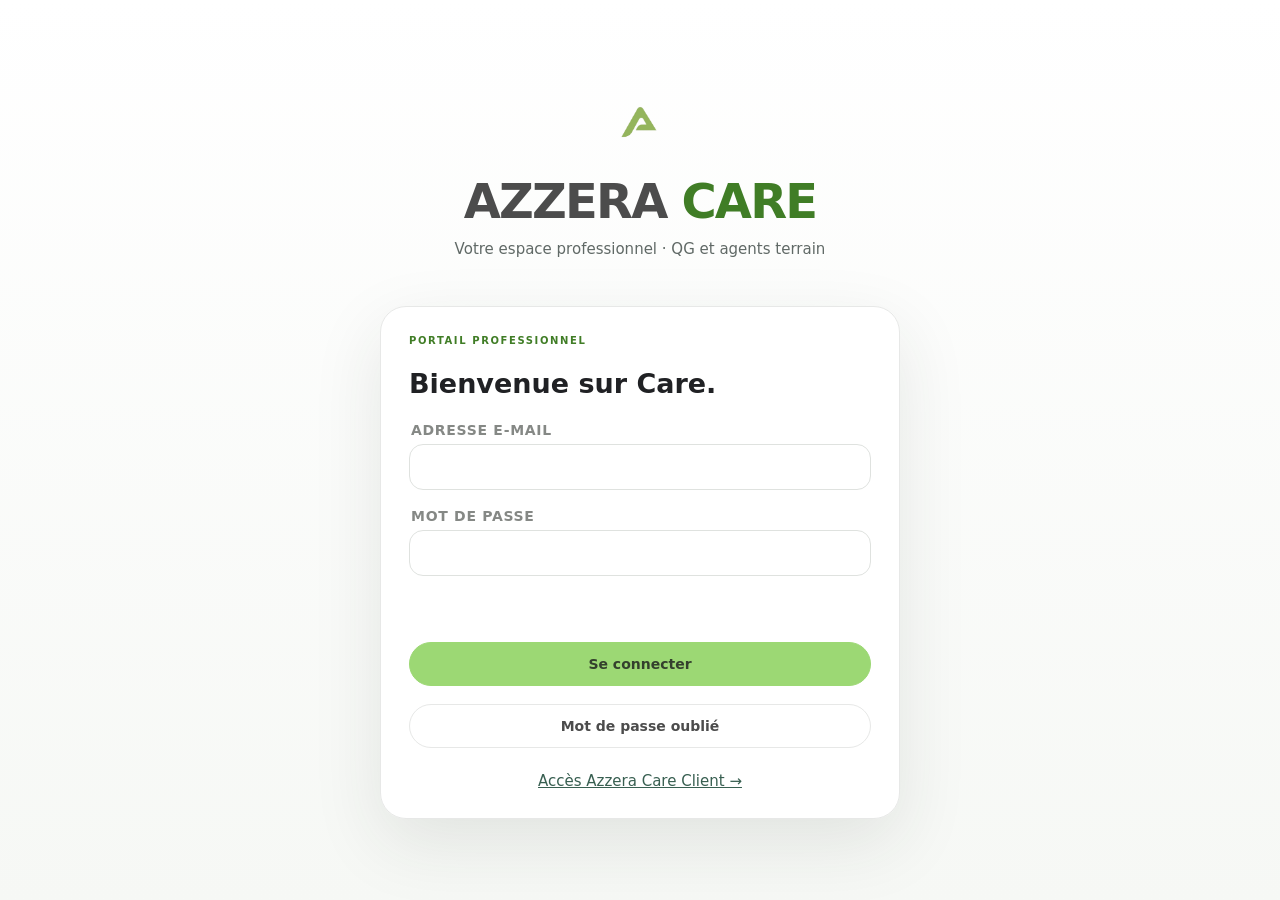
==== index.html @ d1586481 "Add files via upload" ====
<!doctype html>
<html lang="fr">
<head>
  <meta charset="UTF-8" />
  <meta name="viewport" content="width=device-width, initial-scale=1.0, viewport-fit=cover" />
  <meta name="theme-color" content="#f8faf8" />
  <meta name="apple-mobile-web-app-capable" content="yes" />
  <meta name="apple-mobile-web-app-status-bar-style" content="default" />
  <meta name="apple-mobile-web-app-title" content="Azzera Care" />
  <title>Azzera Care — V3</title>
  <meta name="description" content="Azzera Care — application privée de pilotage, d'intervention et de traçabilité d'Azzera Services+." />
  <link rel="manifest" href="./manifest.json" />
  <link rel="icon" href="./assets/favicon.png" />
  <link rel="apple-touch-icon" href="./assets/icons/icon-192.png" />
  <link rel="stylesheet" href="./style.css" />
</head>
<body>
  <div id="app">
    <div class="boot-screen">
      <img src="./assets/logo-azzera.png" alt="Azzera Services+" class="boot-logo" />
      <div class="boot-wordmark">AZZERA <span>CARE</span></div>
      <div class="boot-line"><span></span></div>
    </div>
  </div>
  <div id="toast-root" class="toast-root" aria-live="polite"></div>
  <script src="./vendor/supabase.js"></script>
  <script src="./config.js"></script>
  <script src="./register-sw.js"></script>
  <script type="module" src="./app.js"></script>
</body>
</html>
---- style.css ----
:root{
  --green:#9cd874;
  --green-deep:#76b74d;
  --green-soft:#eef8e8;
  --graphite:#4c4c4c;
  --ink:#202124;
  --muted:#7b7d82;
  --muted-2:#a5a6aa;
  --bg:#f7f8f7;
  --card:#ffffff;
  --border:#e7e8e7;
  --border-strong:#d8dad8;
  --danger:#d84e4e;
  --danger-soft:#fff1f1;
  --warning:#c88a21;
  --warning-soft:#fff7e8;
  --blue:#4c78a8;
  --blue-soft:#eef4fb;
  --shadow:0 16px 44px rgba(38,44,39,.07);
  --shadow-soft:0 8px 24px rgba(38,44,39,.055);
  --radius-xl:28px;
  --radius-lg:20px;
  --radius-md:15px;
  --safe-top:env(safe-area-inset-top, 0px);
  --safe-bottom:env(safe-area-inset-bottom, 0px);
}
*{box-sizing:border-box}
html,body{margin:0;min-height:100%;background:var(--bg);color:var(--ink);font-family:'Inter',system-ui,sans-serif}
body{min-height:100vh}
button,input,textarea,select{font:inherit}
button{cursor:pointer}
a{color:inherit;text-decoration:none}
img{max-width:100%}
.hidden{display:none!important}
.muted{color:var(--muted)}
.small{font-size:12px}
.mono{font-variant-numeric:tabular-nums}
.app-shell{min-height:100vh}
.boot-screen{min-height:100vh;display:grid;place-content:center;justify-items:center;gap:14px;background:#fff}
.boot-logo{width:150px;max-height:86px;object-fit:contain}
.boot-wordmark{font:900 22px/1 'Montserrat','Inter',system-ui,sans-serif;letter-spacing:-.7px;color:var(--graphite)}
.boot-wordmark span{color:var(--green-deep)}
.boot-line{height:3px;width:180px;background:#edf0ed;border-radius:999px;overflow:hidden;margin-top:8px}
.boot-line span{display:block;height:100%;width:45%;background:var(--green);border-radius:999px;animation:boot 1s infinite ease-in-out}
@keyframes boot{0%{transform:translateX(-100%)}100%{transform:translateX(320%)}}

/* Login */
.login-screen{min-height:100vh;background:linear-gradient(180deg,#fff 0%,#f6f8f5 100%);padding:calc(34px + var(--safe-top)) 24px calc(34px + var(--safe-bottom));display:flex;align-items:center;justify-content:center}
.login-wrap{width:min(1080px,100%)}
.login-brand{text-align:center;margin-bottom:44px}
.login-logo{height:82px;width:auto;object-fit:contain}
.product-name{font:900 clamp(30px,5vw,48px)/1 'Montserrat','Inter',system-ui,sans-serif;letter-spacing:-1.8px;color:var(--graphite);margin-top:10px}
.product-name span{color:var(--green-deep)}
.login-tagline{margin:12px auto 0;color:var(--muted);max-width:650px;font-size:15px;line-height:1.65}
.portal-grid{display:grid;grid-template-columns:repeat(3,1fr);gap:18px}
.portal-card{appearance:none;border:1px solid var(--border);background:#fff;border-radius:24px;padding:28px;text-align:left;box-shadow:var(--shadow-soft);transition:.25s ease;min-height:235px;display:flex;flex-direction:column}
.portal-card:hover{transform:translateY(-5px);box-shadow:var(--shadow);border-color:#cdd8c7}
.portal-card.client{background:linear-gradient(155deg,#ffffff 0%,#f5faF2 100%)}
.portal-kicker{font-size:11px;font-weight:800;letter-spacing:1.5px;text-transform:uppercase;color:var(--green-deep)}
.portal-card h2{font:800 26px/1.05 'Montserrat','Inter',system-ui,sans-serif;letter-spacing:-.8px;margin:14px 0 8px;color:var(--graphite)}
.portal-card p{margin:0;color:var(--muted);line-height:1.55;font-size:14px;flex:1}
.portal-enter{display:flex;align-items:center;justify-content:space-between;margin-top:24px;font-weight:700;color:var(--graphite)}
.portal-enter .circle{width:38px;height:38px;border-radius:50%;background:var(--green-soft);display:grid;place-items:center;color:var(--green-deep);font-size:18px}
.login-demo{margin-top:20px;text-align:center;color:#9a9b9f;font-size:12px}

/* Core layout */
.desktop-shell{display:grid;grid-template-columns:256px 1fr;min-height:100vh}
.sidebar{background:#3f4140;color:#fff;padding:24px 18px;position:sticky;top:0;height:100vh;display:flex;flex-direction:column}
.sidebar-brand{display:flex;align-items:center;gap:11px;padding:5px 8px 25px;border-bottom:1px solid rgba(255,255,255,.09)}
.sidebar-brand img{width:49px;height:49px;object-fit:contain;background:#fff;border-radius:14px;padding:4px}
.sidebar-brand strong{font:800 17px/1.05 'Montserrat','Inter',system-ui,sans-serif}
.sidebar-brand strong span{color:var(--green)}
.sidebar-brand small{display:block;color:#b8bbb9;margin-top:4px;font-size:10px;text-transform:uppercase;letter-spacing:1px}
.side-nav{display:grid;gap:5px;margin-top:20px;overflow:auto;padding-right:2px}
.side-link{border:0;background:transparent;color:#dfe2e0;border-radius:13px;padding:12px 13px;display:flex;align-items:center;gap:12px;font-weight:600;font-size:13px;text-align:left;width:100%}
.side-link:hover{background:rgba(255,255,255,.07)}
.side-link.active{background:#fff;color:var(--graphite);box-shadow:0 8px 24px rgba(0,0,0,.12)}
.side-icon{width:23px;text-align:center;font-size:16px}
.sidebar-footer{margin-top:auto;padding:17px 8px 6px;border-top:1px solid rgba(255,255,255,.09)}
.profile-mini{display:flex;gap:10px;align-items:center}
.avatar{width:38px;height:38px;border-radius:50%;background:var(--green);color:var(--graphite);display:grid;place-items:center;font-weight:800}
.profile-mini strong{font-size:12px;display:block}.profile-mini span{color:#aeb2af;font-size:10px}
.content{min-width:0;padding:34px 38px 48px}
.content-inner{max-width:1480px;margin:auto}
.page-head{display:flex;align-items:flex-start;justify-content:space-between;gap:20px;margin-bottom:28px}
.eyebrow{font-size:10px;text-transform:uppercase;letter-spacing:1.6px;font-weight:800;color:var(--green-deep);margin-bottom:7px}
.page-head h1{font:800 clamp(28px,3vw,42px)/1.08 'Montserrat','Inter',system-ui,sans-serif;letter-spacing:-1.2px;margin:0;color:var(--graphite)}
.page-head p{color:var(--muted);margin:8px 0 0;max-width:720px;line-height:1.55}
.head-actions{display:flex;gap:10px;align-items:center;flex-wrap:wrap;justify-content:flex-end}

.btn{border:1px solid var(--border);background:#fff;color:var(--graphite);border-radius:999px;padding:11px 16px;font-weight:700;font-size:13px;display:inline-flex;align-items:center;justify-content:center;gap:8px;transition:.18s ease}
.btn:hover{transform:translateY(-1px);box-shadow:var(--shadow-soft)}
.btn.primary{background:var(--green);border-color:var(--green);color:#34402d}
.btn.dark{background:var(--graphite);border-color:var(--graphite);color:#fff}
.btn.danger{background:var(--danger-soft);border-color:#f3caca;color:var(--danger)}
.btn.full{width:100%}
.btn.small{padding:8px 11px;font-size:11px}

.grid{display:grid;gap:18px}.grid.kpi{grid-template-columns:repeat(4,minmax(0,1fr))}.grid.two{grid-template-columns:repeat(2,minmax(0,1fr))}.grid.three{grid-template-columns:repeat(3,minmax(0,1fr))}
.card{background:var(--card);border:1px solid var(--border);border-radius:var(--radius-lg);box-shadow:var(--shadow-soft);padding:21px}
.card.flush{padding:0;overflow:hidden}
.card.dark{background:var(--graphite);border-color:var(--graphite);color:#fff}
.card.soft{background:#fbfcfb}
.card.green-soft{background:var(--green-soft);border-color:#dbeed0}
.kpi-card{min-height:137px;display:flex;flex-direction:column;justify-content:space-between}
.kpi-label{font-size:11px;color:var(--muted);font-weight:700;text-transform:uppercase;letter-spacing:.8px}
.kpi-value{font:800 32px/1 'Montserrat','Inter',system-ui,sans-serif;letter-spacing:-1px;color:var(--graphite);margin-top:15px}
.kpi-meta{font-size:11px;color:var(--muted);margin-top:7px}
.kpi-dot{width:10px;height:10px;border-radius:50%;background:var(--green);display:inline-block;margin-right:5px}
.section{margin-top:25px}
.section-title{display:flex;align-items:center;justify-content:space-between;gap:12px;margin-bottom:12px}
.section-title h2{font:800 18px/1.2 'Montserrat','Inter',system-ui,sans-serif;letter-spacing:-.4px;margin:0;color:var(--graphite)}
.section-title p{margin:3px 0 0;color:var(--muted);font-size:12px}

.status{display:inline-flex;align-items:center;gap:6px;padding:6px 10px;border-radius:999px;font-size:10px;font-weight:800;text-transform:uppercase;letter-spacing:.55px;white-space:nowrap}
.status::before{content:'';width:6px;height:6px;border-radius:50%;background:currentColor}
.status.green{background:var(--green-soft);color:#5f9e39}.status.orange{background:var(--warning-soft);color:var(--warning)}.status.red{background:var(--danger-soft);color:var(--danger)}.status.gray{background:#f1f2f2;color:#777b78}.status.blue{background:var(--blue-soft);color:var(--blue)}

.list{display:grid;gap:10px}.list-row{display:flex;align-items:center;gap:14px;padding:14px 0;border-bottom:1px solid #eff0ef}.list-row:last-child{border-bottom:0}.list-main{min-width:0;flex:1}.list-main strong{display:block;font-size:13px;color:var(--graphite)}.list-main span{display:block;color:var(--muted);font-size:11px;margin-top:3px;white-space:nowrap;overflow:hidden;text-overflow:ellipsis}.list-side{text-align:right;font-size:11px;color:var(--muted)}
.dot-avatar{width:39px;height:39px;border-radius:12px;background:#eef0ee;display:grid;place-items:center;font-weight:800;color:var(--graphite);flex:0 0 auto}.dot-avatar.green{background:var(--green-soft);color:#568e37}.dot-avatar.dark{background:var(--graphite);color:#fff}

/* Planning */
.planning-toolbar{display:flex;align-items:center;gap:9px;flex-wrap:wrap;margin-bottom:14px}.segmented{display:inline-flex;background:#eceeec;border-radius:999px;padding:4px}.segmented button{border:0;background:transparent;padding:7px 13px;border-radius:999px;color:var(--muted);font-size:11px;font-weight:700}.segmented button.active{background:#fff;color:var(--graphite);box-shadow:0 2px 8px rgba(0,0,0,.06)}
.planning{display:grid;grid-template-columns:repeat(5,minmax(170px,1fr));gap:10px;overflow:auto;padding-bottom:6px}.day-col{background:#fff;border:1px solid var(--border);border-radius:18px;min-height:390px;padding:13px}.day-head{font-size:11px;font-weight:800;color:var(--muted);text-transform:uppercase;letter-spacing:.5px;padding-bottom:10px}.day-head strong{display:block;font:800 20px/1 'Montserrat','Inter',system-ui,sans-serif;color:var(--graphite);margin-top:3px}.mission-card{border:1px solid #e2e6e0;background:#fafcf9;border-radius:14px;padding:12px;margin-top:8px;position:relative}.mission-card::before{content:'';position:absolute;left:0;top:12px;bottom:12px;width:3px;border-radius:99px;background:var(--green)}.mission-card strong{display:block;font-size:11px;padding-left:5px}.mission-card span{display:block;font-size:10px;color:var(--muted);margin-top:3px;padding-left:5px}.mission-card .people{margin-top:7px;color:#59605a}

/* Tables */
.table-wrap{overflow:auto}.table{width:100%;border-collapse:collapse;min-width:720px}.table th{font-size:9px;text-transform:uppercase;letter-spacing:.9px;color:#9a9d9a;text-align:left;padding:11px 12px;border-bottom:1px solid var(--border)}.table td{padding:14px 12px;border-bottom:1px solid #eff0ef;font-size:12px;color:var(--graphite)}.table tr:last-child td{border-bottom:0}.table td strong{font-weight:700}

/* Agent */
.agent-shell{min-height:100vh;background:#f5f7f4;padding-bottom:calc(82px + var(--safe-bottom))}.agent-top{position:sticky;top:0;z-index:20;background:rgba(255,255,255,.9);backdrop-filter:blur(18px);border-bottom:1px solid rgba(0,0,0,.05);padding:calc(12px + var(--safe-top)) 18px 12px}.agent-top-inner{max-width:760px;margin:auto;display:flex;align-items:center;justify-content:space-between}.agent-brand{display:flex;align-items:center;gap:9px}.agent-brand img{width:43px;height:43px;object-fit:contain}.agent-brand strong{font:800 15px/1 'Montserrat','Inter',system-ui,sans-serif;color:var(--graphite)}.agent-brand strong span{color:var(--green-deep)}.agent-brand small{display:block;color:var(--muted);font-size:9px;margin-top:4px}.agent-main{max-width:760px;margin:auto;padding:20px 16px 34px}.agent-greeting{margin:8px 2px 18px}.agent-greeting h1{font:800 28px/1.08 'Montserrat','Inter',system-ui,sans-serif;letter-spacing:-.8px;margin:0;color:var(--graphite)}.agent-greeting p{margin:6px 0 0;color:var(--muted);font-size:13px}.current-job{background:linear-gradient(145deg,#454746,#393b3a);color:#fff;border-radius:25px;padding:23px;box-shadow:0 18px 40px rgba(30,33,31,.18)}.job-kicker{font-size:9px;text-transform:uppercase;letter-spacing:1.5px;font-weight:800;color:var(--green)}.current-job h2{font:800 22px/1.15 'Montserrat','Inter',system-ui,sans-serif;margin:10px 0 5px}.current-job p{font-size:12px;color:#c8cbca;margin:0}.job-meta{display:grid;grid-template-columns:repeat(2,1fr);gap:10px;margin-top:18px}.meta-cell{background:rgba(255,255,255,.07);border:1px solid rgba(255,255,255,.08);border-radius:14px;padding:11px}.meta-cell span{display:block;color:#aeb2b0;font-size:9px;text-transform:uppercase;letter-spacing:.7px}.meta-cell strong{display:block;margin-top:4px;font-size:12px}.progress{height:8px;background:rgba(255,255,255,.12);border-radius:999px;overflow:hidden;margin-top:17px}.progress>span{display:block;height:100%;background:var(--green);border-radius:999px}.progress-copy{display:flex;justify-content:space-between;color:#c7cac8;font-size:10px;margin-top:6px}.agent-action{margin-top:17px;background:var(--green);color:#33412d;border:0;border-radius:999px;width:100%;padding:14px;font-weight:800}.agent-section{margin-top:20px}.agent-section h3{font:800 15px/1.2 'Montserrat','Inter',system-ui,sans-serif;margin:0 0 10px;color:var(--graphite)}.agent-card{background:#fff;border:1px solid var(--border);border-radius:18px;padding:16px;box-shadow:var(--shadow-soft)}.bottom-nav{position:fixed;bottom:0;left:0;right:0;z-index:30;background:rgba(255,255,255,.94);backdrop-filter:blur(18px);border-top:1px solid #e7e9e7;padding:7px 8px calc(7px + var(--safe-bottom));display:flex;justify-content:center}.bottom-nav-inner{width:min(760px,100%);display:grid;grid-template-columns:repeat(5,1fr)}.bottom-link{border:0;background:transparent;color:#8e918f;padding:7px 4px;border-radius:11px;display:grid;gap:3px;place-items:center;font-size:9px;font-weight:700}.bottom-link i{font-style:normal;font-size:18px}.bottom-link.active{color:#527f38;background:var(--green-soft)}

/* Intervention */
.intervention-head{background:#fff;border:1px solid var(--border);border-radius:22px;padding:19px}.intervention-head h2{font:800 20px/1.15 'Montserrat','Inter',system-ui,sans-serif;margin:5px 0;color:var(--graphite)}.crew{display:flex;align-items:center;margin-top:14px}.crew-avatar{width:34px;height:34px;border:3px solid #fff;border-radius:50%;display:grid;place-items:center;background:var(--green-soft);color:#4f8132;font-weight:800;font-size:10px;margin-left:-7px}.crew-avatar:first-child{margin-left:0}.crew-copy{font-size:10px;color:var(--muted);margin-left:9px}.task-group{margin-top:16px}.task-group-title{font-size:11px;text-transform:uppercase;letter-spacing:.8px;font-weight:800;color:var(--muted);margin:0 0 8px 3px}.task{display:flex;align-items:flex-start;gap:12px;background:#fff;border:1px solid var(--border);border-radius:15px;padding:13px;margin-top:8px}.task-check{appearance:none;width:22px;height:22px;border:2px solid #cfd3cf;border-radius:7px;margin:0;flex:0 0 auto;display:grid;place-items:center}.task-check:checked{background:var(--green);border-color:var(--green)}.task-check:checked::after{content:'✓';font-size:13px;font-weight:900;color:#34402d}.task-copy{flex:1}.task-copy strong{display:block;font-size:12px;color:var(--graphite)}.task-copy span{display:block;font-size:10px;color:var(--muted);margin-top:3px}.task-done{font-size:9px;color:#5d973c;background:var(--green-soft);padding:5px 7px;border-radius:999px}.log-entry{display:flex;gap:12px;padding:11px 0;border-bottom:1px solid #eff0ef}.log-entry:last-child{border-bottom:0}.log-time{font-size:10px;color:#939693;width:42px;padding-top:2px}.log-dot{width:9px;height:9px;border-radius:50%;background:var(--green);margin-top:4px;flex:0 0 auto}.log-copy strong{display:block;font-size:11px}.log-copy span{display:block;font-size:10px;color:var(--muted);margin-top:3px}.photo-grid{display:grid;grid-template-columns:repeat(3,1fr);gap:8px}.photo-tile{aspect-ratio:1.3;background:linear-gradient(135deg,#dce3d7,#f1f4ef);border-radius:13px;position:relative;overflow:hidden;border:1px solid #e2e5e1}.photo-tile::after{content:'PHOTO';position:absolute;inset:0;display:grid;place-items:center;color:#7a8377;font-weight:800;font-size:10px;letter-spacing:1px}.photo-tile .tag{position:absolute;left:6px;bottom:6px;z-index:2;background:rgba(255,255,255,.88);border-radius:999px;padding:4px 6px;font-size:8px;font-weight:800;color:#565b56}

/* Client */
.client-shell{min-height:100vh;background:#fff;color:#2c2d2c}.client-top{position:sticky;top:0;z-index:20;background:rgba(255,255,255,.86);backdrop-filter:blur(22px);border-bottom:1px solid rgba(0,0,0,.05);padding:calc(12px + var(--safe-top)) 24px 12px}.client-top-inner{max-width:1120px;margin:auto;display:flex;align-items:center;justify-content:space-between;gap:20px}.client-brand{display:flex;align-items:center;gap:10px}.client-brand img{width:47px;height:47px;object-fit:contain}.client-brand strong{font:900 16px/1 'Montserrat','Inter',system-ui,sans-serif;color:var(--graphite)}.client-brand strong span{color:var(--green-deep)}.client-nav{display:flex;gap:7px}.client-nav button{border:0;background:transparent;border-radius:999px;padding:8px 12px;color:#858785;font-size:11px;font-weight:700}.client-nav button.active{background:#f2f6f0;color:#527f38}.client-account{display:flex;align-items:center;gap:9px}.client-main{max-width:1120px;margin:auto;padding:55px 24px 70px}.client-hero{margin-bottom:36px}.client-hero .eyebrow{color:#77a95a}.client-hero h1{font:800 clamp(34px,5vw,58px)/1.02 'Montserrat','Inter',system-ui,sans-serif;letter-spacing:-2px;margin:0;color:#3e403f;max-width:760px}.client-hero p{font-size:15px;color:#8a8c8a;margin:14px 0 0;max-width:680px}.all-good{margin-top:22px;display:inline-flex;align-items:center;gap:9px;background:#f3f9ef;color:#5d903f;border-radius:999px;padding:10px 14px;font-weight:700;font-size:12px}.client-summary{display:grid;grid-template-columns:1.3fr 1fr 1fr;gap:15px}.premium-card{border:1px solid #e8eae8;border-radius:24px;padding:23px;background:#fff;min-height:170px;box-shadow:0 10px 35px rgba(36,42,37,.045)}.premium-card.hero-card{background:linear-gradient(145deg,#f9fcf7,#eff7ea);border-color:#deebd7}.premium-label{font-size:9px;text-transform:uppercase;letter-spacing:1.2px;font-weight:800;color:#939693}.premium-card h3{font:800 20px/1.15 'Montserrat','Inter',system-ui,sans-serif;letter-spacing:-.45px;margin:12px 0 8px;color:#454745}.premium-value{font:800 31px/1 'Montserrat','Inter',system-ui,sans-serif;letter-spacing:-1px;color:#454745;margin-top:20px}.premium-meta{font-size:11px;color:#989a98;margin-top:7px}.premium-link{display:inline-flex;align-items:center;gap:7px;margin-top:20px;font-size:11px;font-weight:800;color:#679b48}.client-section{margin-top:44px}.client-section-head{display:flex;align-items:end;justify-content:space-between;gap:20px;margin-bottom:14px}.client-section-head h2{font:800 22px/1.2 'Montserrat','Inter',system-ui,sans-serif;letter-spacing:-.6px;margin:0;color:#454745}.client-section-head p{margin:5px 0 0;color:#9a9c9a;font-size:12px}.site-card{border:1px solid #e8eae8;border-radius:21px;padding:18px;display:flex;gap:14px;align-items:center}.site-icon{width:47px;height:47px;border-radius:15px;background:#f2f7ef;display:grid;place-items:center;font-size:20px}.site-card strong{display:block;font-size:12px;color:#454745}.site-card span{display:block;font-size:10px;color:#999c99;margin-top:4px}.site-state{margin-left:auto;text-align:right}.timeline{position:relative;padding-left:22px}.timeline::before{content:'';position:absolute;left:5px;top:6px;bottom:7px;width:1px;background:#e1e4e1}.timeline-item{position:relative;padding:0 0 18px 8px}.timeline-item:last-child{padding-bottom:0}.timeline-item::before{content:'';position:absolute;left:-21px;top:4px;width:9px;height:9px;border:2px solid #fff;border-radius:50%;background:var(--green);box-shadow:0 0 0 1px #d9ded6}.timeline-item time{font-size:9px;color:#999c99}.timeline-item strong{display:block;font-size:11px;color:#4c4e4c;margin-top:2px}.timeline-item p{font-size:10px;color:#919491;margin:3px 0 0}.work-list{display:grid;grid-template-columns:repeat(2,1fr);gap:7px}.work-item{padding:10px 11px;border-radius:12px;background:#fafbfa;border:1px solid #eceeec;font-size:10px;font-weight:700;color:#555855;display:flex;gap:8px;align-items:center}.work-item::before{content:'✓';width:18px;height:18px;border-radius:50%;display:grid;place-items:center;background:var(--green-soft);color:#60933f;font-size:9px}.request-form{display:grid;gap:12px}.field label{display:block;font-size:9px;font-weight:800;text-transform:uppercase;letter-spacing:.7px;color:#858885;margin:0 0 6px 2px}.input{width:100%;border:1px solid #dfe2df;background:#fff;border-radius:14px;padding:12px 13px;color:var(--graphite);outline:none}.input:focus{border-color:#b9d8a7;box-shadow:0 0 0 4px rgba(156,216,116,.13)}textarea.input{min-height:120px;resize:vertical}

/* Modals / toast */
.modal-backdrop{position:fixed;inset:0;background:rgba(31,34,32,.42);backdrop-filter:blur(4px);display:grid;place-items:center;z-index:100;padding:20px}.modal{width:min(560px,100%);max-height:90vh;overflow:auto;background:#fff;border-radius:24px;padding:22px;box-shadow:0 30px 80px rgba(0,0,0,.22)}.modal-head{display:flex;align-items:center;justify-content:space-between;gap:15px;margin-bottom:16px}.modal-head h3{font:800 19px/1.2 'Montserrat','Inter',system-ui,sans-serif;margin:0}.icon-btn{width:36px;height:36px;border-radius:50%;border:1px solid var(--border);background:#fff;display:grid;place-items:center}.toast-root{position:fixed;z-index:150;right:18px;bottom:18px;display:grid;gap:8px}.toast{background:#3f4140;color:#fff;border-radius:14px;padding:12px 14px;box-shadow:var(--shadow);font-size:11px;max-width:320px}.toast.success{background:#527f38}.toast.error{background:#a84747}

@media(max-width:1050px){.grid.kpi{grid-template-columns:repeat(2,1fr)}.grid.three{grid-template-columns:repeat(2,1fr)}.client-summary{grid-template-columns:1fr 1fr}.client-summary .hero-card{grid-column:1/-1}}
@media(max-width:820px){.portal-grid{grid-template-columns:1fr}.portal-card{min-height:190px}.desktop-shell{display:block}.sidebar{display:none}.content{padding:24px 16px 90px}.page-head{display:block}.head-actions{justify-content:flex-start;margin-top:14px}.grid.two,.grid.three{grid-template-columns:1fr}.client-nav{display:none}.client-main{padding:36px 16px 90px}.client-summary{grid-template-columns:1fr}.client-summary .hero-card{grid-column:auto}.work-list{grid-template-columns:1fr}.premium-card{min-height:auto}}
@media(max-width:520px){.login-screen{padding-left:14px;padding-right:14px}.login-brand{margin-bottom:26px}.portal-card{padding:22px}.grid.kpi{grid-template-columns:1fr 1fr;gap:10px}.kpi-card{min-height:120px}.kpi-value{font-size:25px}.content{padding-left:12px;padding-right:12px}.client-top{padding-left:14px;padding-right:14px}.client-account .client-name{display:none}.client-hero h1{font-size:37px}.photo-grid{grid-template-columns:repeat(2,1fr)}}
@media print{.sidebar,.client-top,.agent-top,.bottom-nav,.head-actions,.btn,.client-nav{display:none!important}.desktop-shell{display:block}.content,.client-main,.agent-main{padding:0}.card,.premium-card{box-shadow:none;break-inside:avoid}body{background:#fff}}

/* V1.2 — vraie ergonomie application mobile */
.qg-mobile-top,.qg-bottom-nav,.qg-mobile-only{display:none}
.qg-more-grid{display:grid;grid-template-columns:repeat(2,1fr);gap:10px}
.qg-more-item{border:1px solid var(--border);background:#fbfcfb;border-radius:17px;padding:17px 12px;min-height:92px;text-align:left;color:var(--graphite);display:flex;flex-direction:column;justify-content:space-between}
.qg-more-item span{font-size:21px;color:var(--green-deep)}
.qg-more-item strong{font:700 12px 'Montserrat','Inter',system-ui,sans-serif}
.mobile-mission-list{display:grid;gap:10px}
.mobile-mission-card{background:#fff;border:1px solid var(--border);border-radius:18px;padding:15px;box-shadow:var(--shadow-soft)}
.mobile-mission-top{display:flex;justify-content:space-between;align-items:flex-start;gap:10px}
.mobile-mission-top h3{font:800 15px/1.15 'Montserrat','Inter',system-ui,sans-serif;margin:5px 0 0;color:var(--graphite)}
.mobile-time{font-size:10px;font-weight:700;color:var(--muted)}
.mobile-mission-card>p{font-size:11px;color:var(--muted);margin:8px 0 11px}
.mobile-mission-meta{display:flex;gap:8px;flex-wrap:wrap;margin-bottom:12px}
.mobile-mission-meta span{font-size:9px;background:#f5f6f5;border:1px solid #eceeec;border-radius:999px;padding:6px 8px;color:#6e726e}
.mobile-day-strip{display:grid;grid-template-columns:repeat(5,1fr);gap:7px;margin:4px 0 17px}
.mobile-day{border:1px solid var(--border);background:#fff;border-radius:15px;padding:10px 4px;color:var(--muted);display:grid;gap:4px;place-items:center}
.mobile-day span{font-size:9px;font-weight:700}
.mobile-day strong{font:800 16px 'Montserrat','Inter',system-ui,sans-serif;color:var(--graphite)}
.mobile-day.active{background:var(--graphite);border-color:var(--graphite);color:#d8dbd9}
.mobile-day.active strong{color:#fff}
.mobile-date-label{display:flex;justify-content:space-between;align-items:end;margin-bottom:10px;padding:0 2px}
.mobile-date-label strong{font:800 14px 'Montserrat','Inter',system-ui,sans-serif;color:var(--graphite)}
.mobile-date-label span{font-size:10px;color:var(--muted)}

.agent-mission-dock{display:none}
.agent-day-tabs{display:grid;grid-template-columns:repeat(4,1fr);gap:7px;margin-bottom:12px}
.agent-day-tabs button{border:1px solid var(--border);background:#fff;border-radius:15px;padding:9px 4px;display:grid;place-items:center;gap:3px;color:var(--muted)}
.agent-day-tabs button span{font-size:9px;font-weight:700}
.agent-day-tabs button strong{font:800 16px 'Montserrat','Inter',system-ui,sans-serif;color:var(--graphite)}
.agent-day-tabs button.active{background:var(--graphite);border-color:var(--graphite);color:#dfe2df}
.agent-day-tabs button.active strong{color:#fff}
.agent-schedule{display:grid;gap:9px}
.agent-schedule-card{width:100%;border:1px solid var(--border);background:#fff;border-radius:17px;padding:13px;text-align:left;display:grid;grid-template-columns:58px 1fr auto;align-items:center;gap:10px;box-shadow:var(--shadow-soft)}
.schedule-time{font-size:10px;font-weight:800;color:var(--green-deep);line-height:1.35}
.agent-schedule-card strong{font-size:12px;color:var(--graphite);display:block}
.agent-schedule-card small{font-size:9px;color:var(--muted);display:block;margin-top:3px}
.agent-schedule-card em{font-style:normal;font-size:9px;color:#667066;display:block;margin-top:6px}

@media(max-width:820px){
  body{overscroll-behavior-y:none}
  .qg-app{min-height:100vh;padding-bottom:calc(73px + var(--safe-bottom));background:var(--bg)}
  .qg-mobile-top{display:flex;position:sticky;top:0;z-index:40;height:calc(64px + var(--safe-top));padding:calc(10px + var(--safe-top)) 14px 10px;background:rgba(255,255,255,.94);backdrop-filter:blur(20px);border-bottom:1px solid rgba(0,0,0,.055);align-items:center;justify-content:space-between}
  .qg-mobile-brand{display:flex;align-items:center;gap:9px}
  .qg-mobile-brand img{width:40px;height:40px;object-fit:contain}
  .qg-mobile-brand strong{font:900 14px/1 'Montserrat','Inter',system-ui,sans-serif;color:var(--graphite)}
  .qg-mobile-brand strong span{color:var(--green-deep)}
  .qg-mobile-brand small{display:block;font-size:8px;color:var(--muted);margin-top:4px;text-transform:uppercase;letter-spacing:.8px}
  .qg-menu-btn{width:42px;height:42px;font-size:17px}
  .qg-bottom-nav{display:flex;position:fixed;left:0;right:0;bottom:0;z-index:45;background:rgba(255,255,255,.96);backdrop-filter:blur(20px);border-top:1px solid #e5e8e5;padding:6px 8px calc(6px + var(--safe-bottom));justify-content:center}
  .qg-bottom-nav-inner{width:100%;max-width:760px;display:grid;grid-template-columns:repeat(5,1fr)}
  .qg-bottom-link{min-height:52px;border:0;background:transparent;border-radius:12px;color:#8d918e;display:grid;place-items:center;gap:2px;padding:5px 2px;font-size:9px;font-weight:700}
  .qg-bottom-link i{font-style:normal;font-size:18px;line-height:1}
  .qg-bottom-link.active{background:var(--green-soft);color:#557f3b}
  .qg-mobile-only{display:block}
  .qg-desktop-only{display:none!important}
  .content{padding:18px 13px 18px}
  .page-head{margin-bottom:18px}
  .page-head .eyebrow{font-size:8px;margin-bottom:5px}
  .page-head h1{font-size:26px;letter-spacing:-.7px}
  .page-head p{font-size:11px;line-height:1.45;margin-top:5px}
  .head-actions{display:flex;overflow-x:auto;flex-wrap:nowrap;justify-content:flex-start;padding-bottom:2px;scrollbar-width:none}
  .head-actions::-webkit-scrollbar{display:none}
  .head-actions .btn{white-space:nowrap;min-height:40px}
  .grid.kpi{grid-template-columns:repeat(2,minmax(0,1fr));gap:9px}
  .kpi-card{min-height:112px;padding:15px;border-radius:17px}
  .kpi-label{font-size:8px;line-height:1.3}
  .kpi-value{font-size:25px;margin-top:10px}
  .kpi-meta{font-size:9px;line-height:1.3}
  .section{margin-top:18px}
  .section-title{align-items:end;margin-bottom:9px}
  .section-title h2{font-size:15px}
  .section-title p{font-size:10px}
  .section-title>.btn{min-height:38px}
  .card{padding:15px;border-radius:17px}
  .list-row{gap:10px;padding:12px 0;align-items:flex-start}
  .list-main strong{font-size:11px;line-height:1.3}
  .list-main span{font-size:9px;line-height:1.35}
  .status{font-size:8px;padding:5px 7px;letter-spacing:.35px}
  .dot-avatar{width:35px;height:35px;border-radius:11px;font-size:10px}
  .planning-toolbar{display:flex;overflow-x:auto;flex-wrap:nowrap;margin:0 -1px 13px;padding-bottom:3px;scrollbar-width:none}
  .planning-toolbar::-webkit-scrollbar{display:none}
  .planning-toolbar>*{flex:0 0 auto}
  .segmented button{min-height:34px}
  .modal-backdrop{align-items:end;padding:0}
  .modal{width:100%;max-height:88vh;border-radius:24px 24px 0 0;padding:20px 16px calc(20px + var(--safe-bottom))}

  .agent-shell{padding-bottom:calc(78px + var(--safe-bottom))}
  .agent-shell.mission-open{padding-bottom:calc(146px + var(--safe-bottom))}
  .agent-top{padding-left:14px;padding-right:14px}
  .agent-brand img{width:39px;height:39px}
  .agent-main{padding:16px 13px 24px}
  .agent-greeting{margin:5px 2px 14px}
  .agent-greeting h1{font-size:25px}
  .current-job{padding:19px;border-radius:21px}
  .current-job h2{font-size:20px}
  .agent-action{min-height:47px}
  .task{padding:13px 11px;min-height:56px;align-items:center}
  .task-check{width:25px;height:25px;border-radius:8px}
  .task-copy strong{font-size:11px;line-height:1.35}
  .task-copy span{font-size:9px;line-height:1.3}
  .agent-mission-dock{display:grid;grid-template-columns:1fr 1.25fr 1.2fr;position:fixed;left:8px;right:8px;bottom:calc(66px + var(--safe-bottom));z-index:34;gap:6px;background:rgba(255,255,255,.96);backdrop-filter:blur(20px);border:1px solid #e4e7e4;border-radius:18px;padding:7px;box-shadow:0 12px 35px rgba(38,44,39,.16)}
  .agent-mission-dock button{border:0;background:#f3f5f3;color:var(--graphite);border-radius:12px;min-height:45px;font-size:9px;font-weight:800;display:flex;align-items:center;justify-content:center;gap:5px}
  .agent-mission-dock button span{font-size:14px}
  .agent-mission-dock .finish{background:var(--graphite);color:#fff}
  .bottom-link{min-height:50px}
  .bottom-link i{font-size:19px}
  .agent-schedule-card{grid-template-columns:52px 1fr;position:relative;padding-right:11px}
  .agent-schedule-card>.status{grid-column:2;margin-top:2px;justify-self:start}
}

@media(max-width:390px){
  .grid.kpi{grid-template-columns:1fr 1fr}
  .kpi-card{padding:13px}
  .kpi-value{font-size:22px}
  .qg-bottom-link span,.bottom-link span{font-size:8px}
  .agent-mission-dock{grid-template-columns:1fr 1fr 1fr}
  .agent-mission-dock button{font-size:8px}
  .mobile-mission-meta{display:grid;grid-template-columns:1fr}
}
@media print{.qg-mobile-top,.qg-bottom-nav,.agent-mission-dock{display:none!important}}

/* =====================================================
   V1.3 — PREMIUM UI / DRAWER LATÉRAL TYPE SENTINELLE
   ===================================================== */
.ui-icon{width:20px;height:20px;display:block;flex:0 0 auto}
.premium-shell{min-height:100vh;background:
  radial-gradient(circle at 78% 0%,rgba(156,216,116,.12),transparent 27rem),
  linear-gradient(180deg,#f8faf8 0%,#f4f6f4 100%)}
.premium-sidebar,.agent-sidebar,.app-drawer{background:linear-gradient(180deg,#424644 0%,#343735 100%);color:#fff}
.premium-sidebar{box-shadow:18px 0 50px rgba(28,32,29,.07);z-index:30}
.premium-sidebar .sidebar-brand,.agent-sidebar .sidebar-brand{border-bottom-color:rgba(255,255,255,.08)}
.premium-sidebar .side-link,.agent-sidebar .side-link{position:relative;min-height:47px;color:#d9ddda;border:1px solid transparent}
.premium-sidebar .side-link:hover,.agent-sidebar .side-link:hover{background:rgba(255,255,255,.065);color:#fff}
.premium-sidebar .side-link.active,.agent-sidebar .side-link.active{background:linear-gradient(135deg,rgba(156,216,116,.20),rgba(156,216,116,.10));color:#fff;border-color:rgba(156,216,116,.18);box-shadow:none}
.premium-sidebar .side-link.active::before,.agent-sidebar .side-link.active::before{content:"";position:absolute;left:-7px;top:11px;bottom:11px;width:3px;border-radius:8px;background:var(--green)}
.premium-sidebar .side-icon,.agent-sidebar .side-icon{width:21px;color:#aeb5b0}.premium-sidebar .side-link.active .side-icon,.agent-sidebar .side-link.active .side-icon{color:var(--green)}
.premium-sidebar .sidebar-brand img,.agent-sidebar .sidebar-brand img{background:#fff;border-radius:15px;padding:5px;box-shadow:0 8px 24px rgba(0,0,0,.15)}
.premium-content{padding-top:30px}
.premium-page-head{padding:4px 0 8px}
.premium-page-head h1{letter-spacing:-1.45px}
.premium-page-head::after{content:"";position:absolute;display:none}
.card,.mobile-mission-card,.agent-card,.intervention-head{border-color:#e4e8e4;box-shadow:0 10px 28px rgba(39,46,40,.055)}
.kpi-card{position:relative;overflow:hidden}
.kpi-card::after{content:"";position:absolute;width:90px;height:90px;border-radius:50%;right:-38px;top:-44px;background:rgba(156,216,116,.12)}
.kpi-card:hover{transform:translateY(-2px);box-shadow:0 14px 36px rgba(39,46,40,.08);transition:.2s ease}

/* Header mobile premium */
.mobile-appbar{display:none}
.menu-toggle,.top-icon,.drawer-close{appearance:none;border:1px solid rgba(0,0,0,.065);background:#fff;color:var(--graphite);display:grid;place-items:center;width:44px;height:44px;border-radius:14px;padding:0;box-shadow:0 6px 18px rgba(34,40,35,.055)}
.top-icon{position:relative}.top-icon i{position:absolute;right:8px;top:8px;width:7px;height:7px;border-radius:50%;background:var(--green-deep);border:2px solid #fff}
.mobile-appbar-brand{display:flex;align-items:center;gap:9px;min-width:0}.mobile-appbar-brand img{width:38px;height:38px;object-fit:contain}.mobile-appbar-brand strong{font:900 13px/1 'Montserrat','Inter',system-ui,sans-serif;color:var(--graphite)}.mobile-appbar-brand strong span{color:var(--green-deep)}.mobile-appbar-brand small{display:block;color:var(--muted);font-size:8px;text-transform:uppercase;letter-spacing:.8px;margin-top:4px}

/* Drawer */
.drawer-backdrop{position:fixed;inset:0;z-index:98;background:rgba(23,27,24,.48);backdrop-filter:blur(4px);opacity:0;pointer-events:none;transition:opacity .24s ease}
.app-drawer{position:fixed;left:0;top:0;bottom:0;z-index:99;width:min(330px,88vw);padding:calc(17px + var(--safe-top)) 14px calc(16px + var(--safe-bottom));transform:translateX(-104%);transition:transform .26s cubic-bezier(.22,.75,.18,1);box-shadow:25px 0 60px rgba(20,24,21,.28);display:flex;flex-direction:column;overflow:auto}
.drawer-open .drawer-backdrop{opacity:1;pointer-events:auto}.drawer-open .app-drawer{transform:translateX(0)}
.drawer-head{display:flex;align-items:center;justify-content:space-between;gap:10px;padding:4px 2px 18px;border-bottom:1px solid rgba(255,255,255,.09)}
.drawer-brand{display:flex;align-items:center;gap:10px;min-width:0}.drawer-brand img{width:47px;height:47px;object-fit:contain;background:#fff;padding:4px;border-radius:14px}.drawer-brand strong{display:block;font:900 15px/1 'Montserrat','Inter',system-ui,sans-serif;color:#fff}.drawer-brand strong span{color:var(--green)}.drawer-brand small{display:block;margin-top:5px;color:#aeb4b0;font-size:9px;text-transform:uppercase;letter-spacing:.9px}.drawer-close{width:40px;height:40px;background:rgba(255,255,255,.06);color:#fff;border-color:rgba(255,255,255,.09);box-shadow:none}
.drawer-nav{display:grid;gap:6px;padding:16px 0}.drawer-link{border:1px solid transparent;background:transparent;color:#d8ddda;border-radius:14px;min-height:50px;padding:0 13px;display:grid;grid-template-columns:25px 1fr auto;gap:10px;align-items:center;text-align:left;font-size:12px;font-weight:650;width:100%}.drawer-link .drawer-icon{color:#aeb5b0}.drawer-link b{font-size:20px;font-weight:400;color:#777f79}.drawer-link:hover{background:rgba(255,255,255,.055)}.drawer-link.active{background:rgba(156,216,116,.14);border-color:rgba(156,216,116,.16);color:#fff}.drawer-link.active .drawer-icon{color:var(--green)}.drawer-link.active b{color:var(--green)}
.drawer-footer{margin-top:auto;border-top:1px solid rgba(255,255,255,.09);padding-top:15px}.drawer-profile{display:flex;align-items:center;gap:10px;padding:0 9px 11px}.drawer-profile strong{display:block;font-size:11px}.drawer-profile span{display:block;color:#aeb4b0;font-size:9px;margin-top:2px}.logout-link{margin-top:3px;color:#c6cbc8}.logout-link b{display:none}

/* Agent premium */
.agent-desktop-layout{min-height:100vh;display:grid;grid-template-columns:238px minmax(0,1fr)}
.agent-sidebar{position:sticky;top:0;height:100vh;padding:24px 18px;display:flex;flex-direction:column}.agent-sidebar .side-nav{margin-top:20px}.agent-sidebar .sidebar-footer{margin-top:auto}
.premium-agent-top{display:none}
.agent-main{max-width:980px;width:100%;padding:34px 34px 54px}
.agent-greeting{display:flex;align-items:flex-end;justify-content:space-between;gap:14px}.agent-overline{display:block;color:var(--green-deep);font-size:9px;text-transform:uppercase;letter-spacing:1.1px;font-weight:800;margin-bottom:5px}.agent-menu-card{display:none}
.premium-job{background:linear-gradient(145deg,#454a47 0%,#343836 100%);box-shadow:0 20px 55px rgba(31,37,33,.2);position:relative;overflow:hidden}.premium-job::after{content:"";position:absolute;width:190px;height:190px;border-radius:50%;right:-80px;top:-95px;background:rgba(156,216,116,.10)}
.premium-job>*{position:relative;z-index:1}
.agent-mission-dock .ui-icon{width:17px;height:17px}

/* Mobile drawer experience */
@media(max-width:820px){
  .desktop-shell{display:block}.sidebar{display:none!important}
  .qg-app{padding-bottom:0!important}.qg-bottom-nav{display:none!important}.qg-mobile-top{display:none!important}
  .mobile-appbar{display:flex;position:sticky;top:0;z-index:45;height:calc(68px + var(--safe-top));padding:calc(11px + var(--safe-top)) 13px 11px;align-items:center;justify-content:space-between;background:rgba(248,250,248,.92);backdrop-filter:blur(22px) saturate(1.2);border-bottom:1px solid rgba(67,75,69,.065)}
  .premium-content{padding:18px 13px 28px}.content-inner{max-width:none}
  .premium-page-head{padding-top:2px}.premium-page-head h1{font-size:27px}.premium-page-head p{font-size:11px;max-width:95%}
  .head-actions{margin-top:4px}
  .qg-mobile-only{display:block}.qg-desktop-only{display:none!important}
  .grid.kpi{gap:10px}.kpi-card{border-radius:20px;min-height:118px}.section>.grid.two{grid-template-columns:1fr}
  .mobile-mission-card{border-radius:20px;padding:16px}
  .mobile-mission-card:active{transform:scale(.995)}
  .planning-toolbar{padding-top:2px}

  .agent-desktop-layout{display:block;min-height:0}.agent-sidebar{display:none}
  .premium-agent-top{display:block;position:sticky;top:0;z-index:45;height:calc(68px + var(--safe-top));padding:calc(11px + var(--safe-top)) 13px 11px;background:rgba(248,250,248,.92);backdrop-filter:blur(22px) saturate(1.2);border-bottom:1px solid rgba(67,75,69,.065)}
  .agent-top-inner{height:46px;display:grid;grid-template-columns:44px 1fr 44px;align-items:center;gap:10px}.agent-brand{justify-self:center}.agent-brand img{width:37px;height:37px}.agent-brand strong{font-size:13px}.agent-brand small{text-transform:uppercase;letter-spacing:.7px;font-size:8px}.agent-brand{gap:7px}
  .agent-main{max-width:none;padding:17px 13px 28px}
  .agent-shell{padding-bottom:0}.agent-shell.mission-open{padding-bottom:calc(79px + var(--safe-bottom))}
  .agent-greeting{align-items:center;margin-bottom:15px}.agent-greeting h1{font-size:26px}.agent-greeting p{font-size:11px}.agent-menu-card{display:flex;align-items:center;gap:5px;border:1px solid var(--border);background:#fff;border-radius:13px;padding:9px 10px;color:var(--graphite);font-size:9px;font-weight:750}.agent-menu-card .ui-icon{width:17px;height:17px}
  .bottom-nav{display:none!important}
  .agent-mission-dock{display:grid;grid-template-columns:.8fr 1.2fr 1fr;left:10px;right:10px;bottom:calc(10px + var(--safe-bottom));padding:7px;border-radius:19px;z-index:55;box-shadow:0 15px 40px rgba(34,40,35,.2)}
  .agent-mission-dock button{min-height:48px;border-radius:13px;display:flex;gap:6px;flex-direction:row;font-size:9px}.agent-mission-dock button:first-child{background:var(--green-soft);color:#557f3b}.agent-mission-dock .finish{background:#3f4541}
  .current-job{border-radius:24px}.intervention-head{border-radius:21px}
  .task{border-radius:16px}.agent-card{border-radius:20px}
}
@media(min-width:821px){.app-drawer,.drawer-backdrop{display:none!important}}
@media(max-width:390px){
  .mobile-appbar-brand strong,.agent-brand strong{font-size:12px}.mobile-appbar-brand img,.agent-brand img{width:35px;height:35px}
  .menu-toggle,.top-icon{width:41px;height:41px;border-radius:13px}.agent-top-inner{grid-template-columns:41px 1fr 41px}
  .grid.kpi{grid-template-columns:1fr 1fr}.kpi-card{padding:14px}.kpi-value{font-size:23px}
  .agent-mission-dock{grid-template-columns:.75fr 1.2fr 1fr}.agent-mission-dock button{font-size:8px}
}
@media print{.mobile-appbar,.app-drawer,.drawer-backdrop,.agent-sidebar,.premium-agent-top{display:none!important}.agent-desktop-layout{display:block}}

/* =========================================================
   V1.4 — PRODUCT POLISH
   ========================================================= */
:root{
  --shadow-card:0 14px 38px rgba(39,46,40,.065);
  --shadow-float:0 24px 70px rgba(26,32,28,.16);
}
html{scroll-behavior:smooth}
body{-webkit-tap-highlight-color:transparent}
button,.card,.premium-card,.task,.next-op-card,.site-card{transition:transform .2s ease,box-shadow .2s ease,border-color .2s ease,background .2s ease}
button:active{transform:scale(.985)}
.page-enter{opacity:0;transform:translateY(5px);transition:opacity .34s ease,transform .34s cubic-bezier(.22,.75,.18,1)}
.page-enter.visible{opacity:1;transform:none}
.progress>span{transition:width .65s cubic-bezier(.22,.8,.2,1)}

/* QG — cockpit */
.ops-hero{display:grid;grid-template-columns:minmax(0,1.4fr) minmax(290px,.6fr);gap:20px;background:linear-gradient(135deg,#424744 0%,#343936 62%,#3f493c 100%);color:#fff;border-radius:28px;padding:28px;box-shadow:0 20px 55px rgba(31,37,33,.18);overflow:hidden;position:relative}
.ops-hero::after{content:"";position:absolute;width:310px;height:310px;border-radius:50%;right:-135px;top:-175px;background:radial-gradient(circle,rgba(156,216,116,.22),rgba(156,216,116,0) 68%)}
.ops-hero-copy,.ops-hero-status{position:relative;z-index:1}
.ops-live-dot{display:inline-flex;align-items:center;gap:7px;font-size:9px;font-weight:800;letter-spacing:1.15px;text-transform:uppercase;color:#d8ddd9}
.ops-live-dot span{width:8px;height:8px;border-radius:50%;background:var(--green);box-shadow:0 0 0 5px rgba(156,216,116,.10);animation:livePulse 1.7s infinite}
@keyframes livePulse{0%,100%{box-shadow:0 0 0 5px rgba(156,216,116,.08)}50%{box-shadow:0 0 0 10px rgba(156,216,116,0)}}
.ops-hero h2{font:800 clamp(26px,3vw,39px)/1.08 'Montserrat','Inter',sans-serif;letter-spacing:-1.2px;margin:14px 0 9px;color:#fff}
.ops-hero p{margin:0;color:#c6cbc8;font-size:13px;line-height:1.6;max-width:620px}
.ops-hero-actions{display:flex;gap:9px;flex-wrap:wrap;margin-top:20px}.ops-hero .btn.dark{background:#fff;color:#394039;border-color:#fff}.ops-hero .btn:not(.dark){background:rgba(255,255,255,.08);border-color:rgba(255,255,255,.13);color:#fff;box-shadow:none}
.ops-hero-status{display:flex;flex-direction:column;justify-content:center;align-items:flex-end;text-align:right;padding-left:20px;border-left:1px solid rgba(255,255,255,.10)}
.ops-score strong{display:block;font:900 52px/1 'Montserrat','Inter',sans-serif;letter-spacing:-2px;color:#fff}.ops-score span{display:block;font-size:10px;color:#aeb5b0;text-transform:uppercase;letter-spacing:1px;margin-top:3px}.ops-status-line{display:flex;justify-content:flex-end;gap:6px;flex-wrap:wrap;margin-top:16px}.ops-hero-status small{margin-top:12px;color:#929b95;font-size:9px}
.polish-kpis{margin-top:18px}.polish-kpis .kpi-card{min-height:122px;background:rgba(255,255,255,.93);backdrop-filter:blur(12px)}
.live-ops-grid{display:grid;grid-template-columns:minmax(0,1.3fr) minmax(330px,.7fr);gap:18px}
.live-operation{padding:22px}.live-pill{display:inline-flex;align-items:center;gap:7px;font-size:9px;font-weight:800;color:#57843c;background:var(--green-soft);padding:7px 10px;border-radius:999px}.live-pill i{width:7px;height:7px;border-radius:50%;background:var(--green-deep);animation:livePulse 1.7s infinite}
.live-operation-main{display:grid;grid-template-columns:86px 1fr auto;align-items:center;gap:17px;padding:12px 0 7px}.live-time{padding-right:14px;border-right:1px solid var(--border)}.live-time strong{display:block;font:850 24px/1 'Montserrat','Inter',sans-serif;color:var(--graphite)}.live-time span{display:block;font-size:10px;color:var(--muted);margin-top:6px}.live-copy h3{font:800 19px/1.15 'Montserrat','Inter',sans-serif;margin:3px 0 5px;color:var(--graphite)}.live-copy p{margin:0;font-size:10px;color:var(--muted)}.live-progress-ring{width:82px;height:82px;border-radius:50%;display:grid;place-content:center;text-align:center;background:radial-gradient(circle at center,#fff 57%,transparent 58%),conic-gradient(var(--green) calc(var(--progress,67)*1%),#edf0ed 0);box-shadow:inset 0 0 0 1px #edf0ed}.live-progress-ring strong{font:800 17px 'Montserrat','Inter',sans-serif;color:var(--graphite)}.live-progress-ring span{font-size:7px;text-transform:uppercase;color:var(--muted);letter-spacing:.6px}.premium-progress{background:#edf0ed;margin-top:12px}.live-operation-footer{display:flex;align-items:center;justify-content:space-between;gap:10px;margin-top:9px}.live-operation-footer>span{font-size:9px;color:var(--muted)}
.watch-panel{padding:22px}.watch-count{min-width:30px;height:30px;border-radius:10px;background:var(--warning-soft);color:var(--warning);display:grid;place-items:center;font-weight:900}.watch-item{display:grid;grid-template-columns:38px 1fr auto;align-items:center;gap:11px;padding:13px;border:1px solid #f0dfbf;border-radius:16px;background:#fffaf1}.watch-icon{width:34px;height:34px;border-radius:11px;background:#fff0d1;color:var(--warning);display:grid;place-items:center;font-weight:900}.watch-item strong,.calm-state strong{display:block;font-size:11px;color:var(--graphite)}.watch-item span,.calm-state span{display:block;font-size:9px;color:var(--muted);margin-top:3px}.calm-state{display:flex;align-items:center;gap:10px;margin-top:13px;padding:13px;border-top:1px solid #eff1ef}.calm-check{width:31px;height:31px;border-radius:50%;display:grid;place-items:center;background:var(--green-soft);color:#5a9139;font-weight:900}
.next-ops-strip{display:grid;grid-template-columns:repeat(3,minmax(0,1fr));gap:11px}.next-op-card{display:grid;grid-template-columns:72px 1fr auto;align-items:center;gap:12px;background:#fff;border:1px solid var(--border);border-radius:18px;padding:15px;box-shadow:var(--shadow-soft)}.next-op-card:hover{transform:translateY(-2px);box-shadow:var(--shadow-card)}.next-op-time{font:800 12px 'Montserrat','Inter',sans-serif;color:var(--green-deep)}.next-op-card strong{display:block;font-size:11px;color:var(--graphite)}.next-op-card span:not(.status){display:block;font-size:9px;color:var(--muted);margin-top:3px}.next-op-card small{display:block;font-size:8px;color:#888e89;margin-top:6px}

/* Agent — smart home */
.smart-greeting{align-items:center}.smart-greeting b{color:var(--graphite)}.shift-chip{display:inline-flex;align-items:center;gap:7px;background:#fff;border:1px solid var(--border);border-radius:999px;padding:8px 11px;font-size:9px;font-weight:800;color:#5d665f;box-shadow:var(--shadow-soft)}.shift-chip span{width:7px;height:7px;border-radius:50%;background:var(--green-deep);animation:livePulse 1.7s infinite}
.smart-job{padding:24px}.job-topline{display:flex;justify-content:space-between;gap:12px;align-items:flex-start}.job-topline .status{background:rgba(111,163,209,.14);color:#a9d1f4}.smart-progress{margin-top:18px}.smart-progress .progress{margin-top:0}.next-step-card{display:grid;grid-template-columns:38px 1fr;gap:10px;align-items:center;margin-top:16px;border:1px solid rgba(156,216,116,.18);background:rgba(156,216,116,.09);border-radius:16px;padding:12px}.next-step-icon{width:34px;height:34px;border-radius:11px;background:var(--green);color:#35432f;display:grid;place-items:center;font-weight:900}.next-step-card span,.next-step-card small{display:block;font-size:8px;color:#acb6af}.next-step-card strong{display:block;font-size:11px;color:#fff;margin:2px 0 3px}.pulse-action{display:flex;align-items:center;justify-content:center;gap:8px;box-shadow:0 9px 24px rgba(156,216,116,.18)}.pulse-action span{font-size:16px}.agent-section-title{display:flex;justify-content:space-between;align-items:center;margin-bottom:9px}.agent-section-title h3{margin:0}.agent-section-title>span{font-size:9px;color:var(--muted)}.next-appointment{display:grid;grid-template-columns:58px 1fr auto;gap:12px;align-items:center}.appointment-time{font:800 15px 'Montserrat','Inter',sans-serif;color:var(--graphite);border-right:1px solid var(--border);padding-right:11px}.appointment-time small{display:block;font:600 8px 'Inter',sans-serif;color:var(--muted);margin-top:3px}.quiet-label{font-size:8px!important;text-transform:uppercase;letter-spacing:.7px;font-weight:800;color:#8d918e!important;background:#f1f3f1;padding:6px 8px;border-radius:999px}.site-note{display:grid;grid-template-columns:34px 1fr;gap:11px}.note-icon{width:32px;height:32px;border-radius:10px;display:grid;place-items:center;background:var(--green-soft);color:#5a9139;font-weight:900}.site-note strong{font-size:11px;color:var(--graphite)}.site-note p{font-size:9px;color:var(--muted);line-height:1.55;margin:3px 0 0}

/* Intervention workflow */
.polished-intervention{padding:20px}.mission-status-row{display:flex;justify-content:space-between;gap:14px;align-items:flex-start}.mission-mini-progress{min-width:70px;text-align:right}.mission-mini-progress strong{display:block;font:800 22px 'Montserrat','Inter',sans-serif;color:var(--graphite)}.mission-mini-progress span{display:block;font-size:8px;color:var(--muted);text-transform:uppercase;letter-spacing:.6px}.sync-dot{margin-left:auto;display:inline-flex;align-items:center;gap:6px;font-size:8px;font-weight:800;color:#5a9139;background:var(--green-soft);padding:6px 8px;border-radius:999px}.sync-dot i{width:6px;height:6px;border-radius:50%;background:var(--green-deep);animation:livePulse 1.7s infinite}.workflow-banner{display:grid;grid-template-columns:35px 1fr;gap:10px;align-items:center;margin-top:13px;padding:11px 13px;border-radius:15px;background:#edf7e8;border:1px solid #dcefd1}.workflow-banner>span{width:32px;height:32px;border-radius:10px;background:var(--green);display:grid;place-items:center;color:#3e5633}.workflow-banner .ui-icon{width:17px}.workflow-banner strong{display:block;font-size:10px;color:#45523f}.workflow-banner small{display:block;font-size:8px;color:#798178;margin-top:2px}.task-group-title{display:flex;justify-content:space-between;align-items:center}.task-group-title small{font-size:8px;color:#9ca09d;background:#eef0ee;padding:4px 6px;border-radius:999px}.task{align-items:center;min-height:63px;position:relative}.task.completed{min-height:49px;padding-top:9px;padding-bottom:9px;background:#fafbfa;border-color:#edf0ed;opacity:.72}.task.completed .task-copy span{display:none}.task.completed .task-copy strong{text-decoration:none;color:#707570;font-weight:650}.task.completed .task-check{width:20px;height:20px}.task.next-task{border-color:#badaaa;background:linear-gradient(135deg,#fff,#f5fbf1);box-shadow:0 12px 30px rgba(94,139,67,.10)}.task.next-task::before{content:"";position:absolute;left:-1px;top:11px;bottom:11px;width:3px;background:var(--green-deep);border-radius:99px}.task-title-line{display:flex;align-items:center;gap:8px;flex-wrap:wrap}.next-badge{display:inline-flex!important;margin:0!important;background:var(--green-soft);color:#5b8f3e!important;border-radius:999px;padding:4px 6px;font-size:7px!important;font-weight:800;text-transform:uppercase;letter-spacing:.4px}.task-arrow{color:#b6bbb7;font-size:21px}.task-done{width:25px;height:25px;border-radius:50%;display:grid;place-items:center;padding:0}.proof-strip{display:grid;grid-template-columns:repeat(4,1fr);gap:8px}.proof-thumb,.proof-add,.client-photo{border:0;position:relative;overflow:hidden;text-align:left}.proof-thumb{aspect-ratio:1.18;border-radius:14px;padding:9px;display:flex;align-items:flex-end;background:#667068;color:#fff}.proof-thumb::before,.client-photo::before,.photo-viewer-image::before{content:"";position:absolute;inset:0;background:linear-gradient(180deg,transparent 34%,rgba(18,23,20,.58) 100%),radial-gradient(circle at 70% 26%,rgba(156,216,116,.48),transparent 24%),linear-gradient(135deg,#8c988d,#556057)}.proof-2::before{background:linear-gradient(180deg,transparent 30%,rgba(18,23,20,.62)),radial-gradient(circle at 33% 32%,rgba(207,218,209,.55),transparent 21%),linear-gradient(145deg,#7e8880,#444c46)}.proof-3::before{background:linear-gradient(180deg,transparent 30%,rgba(18,23,20,.65)),radial-gradient(circle at 67% 28%,rgba(238,212,164,.5),transparent 20%),linear-gradient(145deg,#7c827e,#515653)}.proof-thumb span{position:relative;z-index:1;font-size:8px;font-weight:800}.proof-add{border:1px dashed #cfd5cf;background:#fff;border-radius:14px;color:#727873;display:grid;place-content:center;text-align:center;font-size:21px}.proof-add span{display:block;font-size:8px;margin-top:2px}.desktop-agent-actions{display:block}

/* Photo viewer */
.photo-viewer-head{display:flex;justify-content:space-between;gap:14px;align-items:flex-start}.photo-viewer-head h3{font:800 20px 'Montserrat','Inter',sans-serif;margin:1px 0 3px;color:var(--graphite)}.photo-viewer-head p{font-size:9px;color:var(--muted);margin:0}.photo-viewer-image{height:min(52vh,430px);border-radius:20px;margin-top:16px;position:relative;overflow:hidden;background:#5c655f;display:flex;align-items:flex-end;padding:16px;color:#fff}.photo-viewer-image::before{background:linear-gradient(180deg,transparent 42%,rgba(18,23,20,.62)),radial-gradient(circle at 72% 24%,rgba(156,216,116,.42),transparent 20%),linear-gradient(135deg,#9aa49b,#535d56)}.photo-viewer-image span{position:relative;z-index:1;font-size:9px;font-weight:700}.photo-focus-mark{position:absolute;z-index:2;width:52px;height:52px;border:1px solid rgba(255,255,255,.55);border-radius:14px;left:50%;top:42%;transform:translate(-50%,-50%)}.photo-viewer-meta{display:grid;grid-template-columns:repeat(3,1fr);gap:8px;margin-top:10px}.photo-viewer-meta div{background:#f7f8f7;border-radius:12px;padding:10px}.photo-viewer-meta span{display:block;font-size:7px;color:var(--muted);text-transform:uppercase;letter-spacing:.6px}.photo-viewer-meta strong{display:block;font-size:9px;color:var(--graphite);margin-top:3px}

/* Client premium */
.client-mobile-nav{display:none}.client-hero-polish{max-width:850px}.premium-all-good{display:flex!important;align-items:center!important;gap:11px!important;width:max-content;max-width:100%;padding:10px 14px!important;border:1px solid #dcedd2!important;background:#f5fbf1!important}.premium-all-good .good-icon{width:30px;height:30px;border-radius:50%;display:grid;place-items:center;background:var(--green);color:#405934;font-weight:900}.premium-all-good strong{display:block;font-size:10px;color:#4f703e}.premium-all-good span{display:block;font-size:8px;color:#79906c;margin-top:2px}.premium-all-good.compact{padding-right:18px!important}.polished-summary .premium-card{min-height:205px}.client-last-head{display:flex;justify-content:space-between;align-items:flex-start;gap:9px}.client-last-head h3{margin-bottom:3px}.client-proof-line{display:grid;grid-template-columns:repeat(3,1fr);gap:6px;margin:17px 0}.client-proof-line span{font-size:8px;color:var(--muted);background:#f5f7f5;border-radius:10px;padding:8px}.client-proof-line b{display:block;font:800 14px 'Montserrat','Inter',sans-serif;color:var(--graphite);margin-bottom:2px}.client-card-foot{margin-top:19px}.client-confidence{display:grid;grid-template-columns:1.25fr .75fr;gap:20px;align-items:center;background:linear-gradient(135deg,#414643,#363b38);color:#fff;border-radius:26px;padding:27px;margin-top:28px;box-shadow:0 18px 45px rgba(36,42,38,.12)}.client-confidence h2{font:800 24px/1.15 'Montserrat','Inter',sans-serif;margin:6px 0 7px}.client-confidence p{font-size:10px;color:#bbc1bd;line-height:1.65;margin:0}.confidence-metrics{display:grid;grid-template-columns:repeat(2,1fr);gap:8px}.confidence-metrics div{border:1px solid rgba(255,255,255,.10);background:rgba(255,255,255,.06);border-radius:16px;padding:14px}.confidence-metrics strong{display:block;font:800 21px 'Montserrat','Inter',sans-serif;color:var(--green)}.confidence-metrics span{display:block;font-size:8px;color:#b8beba;margin-top:4px;line-height:1.35}.observation-card{border-color:#e2eadf}.observation-footer{display:flex;align-items:center;justify-content:space-between;gap:9px;margin-top:15px}.observation-footer>span:last-child{font-size:8px;color:var(--muted)}.premium-photo-gallery{display:grid;grid-template-columns:repeat(3,1fr);gap:8px}.client-photo{aspect-ratio:.9;border-radius:15px;padding:12px;color:#fff;display:flex;flex-direction:column;justify-content:flex-end}.client-photo::before{z-index:0}.client-photo>*{position:relative;z-index:1}.client-photo .photo-kind{align-self:flex-start;background:rgba(255,255,255,.16);backdrop-filter:blur(8px);border:1px solid rgba(255,255,255,.16);padding:5px 7px;border-radius:999px;font-size:7px;text-transform:uppercase;font-weight:800;margin-bottom:auto}.client-photo strong{font-size:10px}.client-photo small{font-size:7px;color:#d8ddda;margin-top:3px}.report-cta{min-height:48px}.client-report-grid{align-items:start}

/* Toast polish */
.toast{animation:toastIn .25s cubic-bezier(.22,.8,.2,1)}
@keyframes toastIn{from{opacity:0;transform:translateY(8px) scale(.98)}to{opacity:1;transform:none}}

@media(max-width:1100px){
  .next-ops-strip{grid-template-columns:1fr 1fr}.next-op-card:last-child{grid-column:1/-1}
}
@media(max-width:820px){
  .page-enter{transform:translateY(3px)}
  .ops-hero{grid-template-columns:1fr;padding:20px;border-radius:23px;gap:17px}.ops-hero h2{font-size:27px}.ops-hero p{font-size:10px}.ops-hero-status{padding:14px 0 0;border-left:0;border-top:1px solid rgba(255,255,255,.10);align-items:flex-start;text-align:left}.ops-score strong{font-size:38px}.ops-status-line{justify-content:flex-start}.ops-hero-actions{margin-top:15px}.ops-hero-actions .btn{min-height:40px;font-size:10px}.polish-kpis{margin-top:11px}.live-ops-grid{grid-template-columns:1fr;gap:11px}.live-operation,.watch-panel{padding:16px}.live-operation-main{grid-template-columns:55px 1fr auto;gap:10px}.live-time strong{font-size:17px}.live-copy h3{font-size:14px}.live-progress-ring{width:62px;height:62px}.live-progress-ring strong{font-size:13px}.live-progress-ring span{font-size:6px}.next-ops-strip{grid-template-columns:1fr}.next-op-card:last-child{grid-column:auto}.next-op-card{grid-template-columns:58px 1fr auto;padding:13px}.watch-item{grid-template-columns:34px 1fr}.watch-item .btn{grid-column:2;justify-self:start}.calm-state{padding-left:4px;padding-right:4px}
  .smart-greeting{display:flex}.smart-greeting h1{font-size:25px}.smart-greeting p{max-width:265px}.shift-chip{display:none}.smart-job{padding:19px}.job-topline .status{font-size:7px}.next-step-card{padding:11px}.next-step-card strong{font-size:10px}.next-appointment{grid-template-columns:49px 1fr}.next-appointment>.status{grid-column:2;justify-self:start}.appointment-time{font-size:13px}.site-note{padding:14px}
  .polished-intervention{padding:17px}.mission-mini-progress strong{font-size:19px}.workflow-banner{margin-top:10px}.task{padding:12px 10px}.task.completed{min-height:46px}.task-title-line{gap:5px}.next-badge{font-size:6px!important}.proof-strip{grid-template-columns:repeat(4,minmax(0,1fr));gap:6px}.proof-thumb,.proof-add{border-radius:12px}.proof-thumb{padding:7px}.proof-thumb span{font-size:7px}.desktop-agent-actions{display:none}
  .photo-viewer-image{height:45vh;border-radius:17px}.photo-viewer-meta{grid-template-columns:1fr}.photo-viewer-meta div{padding:8px 10px}
  .client-mobile-nav{display:flex;position:sticky;top:calc(64px + var(--safe-top));z-index:31;margin:0 auto;width:calc(100% - 24px);max-width:580px;background:rgba(255,255,255,.94);border:1px solid var(--border);box-shadow:var(--shadow-soft);backdrop-filter:blur(18px);border-radius:999px;padding:4px;overflow:auto;scrollbar-width:none}.client-mobile-nav::-webkit-scrollbar{display:none}.client-mobile-nav button{border:0;background:transparent;white-space:nowrap;padding:8px 10px;border-radius:999px;font-size:8px;font-weight:750;color:var(--muted)}.client-mobile-nav button.active{background:var(--graphite);color:#fff}.client-main{padding-top:24px}.client-hero-polish h1{font-size:35px}.premium-all-good{width:100%}.polished-summary .premium-card{min-height:auto}.client-confidence{grid-template-columns:1fr;padding:20px;border-radius:22px}.client-confidence h2{font-size:20px}.confidence-metrics{margin-top:5px}.premium-photo-gallery{grid-template-columns:repeat(3,1fr)}.client-photo{padding:8px;border-radius:12px}.client-photo strong{font-size:8px}.client-photo small{font-size:6px}
}
@media(max-width:390px){
  .ops-hero{padding:18px}.ops-status-line .status{font-size:6px}.live-operation-main{grid-template-columns:50px 1fr 57px}.live-progress-ring{width:57px;height:57px}.next-op-card{grid-template-columns:50px 1fr}.next-op-card>.status{grid-column:2;justify-self:start}.proof-strip{grid-template-columns:repeat(4,1fr)}.proof-thumb span{font-size:6px}.client-proof-line{grid-template-columns:repeat(3,1fr)}.client-proof-line span{padding:7px 6px}.client-confidence{padding:18px}.confidence-metrics strong{font-size:18px}
}

/* ===== V2 · SaaS Core ===== */
.setup-screen,.auth-screen{background:radial-gradient(circle at 50% 0%,rgba(156,216,116,.10),transparent 33%),#f7f9f7}.setup-wrap,.auth-wrap{max-width:760px}.setup-card,.auth-card{max-width:520px;margin:28px auto 0;background:rgba(255,255,255,.96);border:1px solid var(--border);border-radius:26px;padding:28px;box-shadow:0 24px 70px rgba(39,49,42,.10)}
.setup-status{display:grid;grid-template-columns:14px 1fr;gap:12px;align-items:start}.setup-dot{width:11px;height:11px;margin-top:5px;border-radius:50%;background:#dba24c;box-shadow:0 0 0 5px rgba(219,162,76,.12)}.setup-status strong{display:block;font:800 15px 'Montserrat','Inter',sans-serif;color:var(--graphite)}.setup-status p{font-size:10px;line-height:1.65;color:var(--muted);margin:6px 0 0}.setup-status code{font-size:9px;background:#f2f4f2;padding:2px 5px;border-radius:5px}.setup-grid{display:grid;grid-template-columns:repeat(2,1fr);gap:8px;margin:22px 0}.setup-grid div{background:#f6f8f6;border:1px solid #edf0ed;border-radius:14px;padding:12px}.setup-grid span{display:block;font-size:7px;text-transform:uppercase;letter-spacing:.8px;color:var(--muted);font-weight:800}.setup-grid strong{display:block;font-size:10px;color:var(--graphite);margin-top:4px}.setup-help{font-size:8px;color:var(--muted);text-align:center;margin:12px 0 0}
.auth-kicker{font-size:8px;text-transform:uppercase;letter-spacing:1px;font-weight:800;color:var(--green-deep)}.auth-card h2{font:850 25px/1.1 'Montserrat','Inter',sans-serif;color:var(--graphite);margin:7px 0}.auth-card>p{font-size:10px;line-height:1.55;color:var(--muted);margin:0 0 20px}.auth-form{display:grid;gap:12px}.auth-submit{min-height:48px}.auth-link{border:0;background:transparent;color:var(--green-deep);font-size:9px;font-weight:800;cursor:pointer;padding:4px}.auth-error{background:#fff2f0;border:1px solid #f0d2cd;color:#9b493f;border-radius:12px;padding:10px;font-size:9px}.auth-security{display:grid;grid-template-columns:28px 1fr;gap:9px;align-items:start;margin-top:19px;padding-top:17px;border-top:1px solid var(--border)}.auth-security>span{width:27px;height:27px;border-radius:50%;background:var(--green-soft);color:#5c8e40;display:grid;place-items:center;font-weight:900}.auth-security p{font-size:8px;line-height:1.55;color:var(--muted);margin:2px 0 0}.live-boot p{margin:18px 0 0;font-size:9px;color:var(--muted)}
.start-job-banner{display:flex;align-items:center;justify-content:space-between;gap:14px;margin-top:13px;padding:13px 14px;border-radius:16px;background:linear-gradient(135deg,#3f4541,#353a37);color:#fff}.start-job-banner strong{display:block;font-size:10px}.start-job-banner span{display:block;font-size:8px;color:#b9c1bb;margin-top:2px}.start-job-banner .btn{white-space:nowrap;min-height:38px}.shift-chip.off span{background:#a8afaa;animation:none}.next-step-card.done{background:rgba(156,216,116,.12)}
.agent-picker{display:grid;grid-template-columns:repeat(2,minmax(0,1fr));gap:7px;max-height:190px;overflow:auto}.agent-pick{display:grid;grid-template-columns:auto 28px 1fr;align-items:center;gap:7px;border:1px solid var(--border);border-radius:12px;padding:8px;cursor:pointer;background:#fff}.agent-pick input{accent-color:var(--green-deep)}.agent-pick .avatar{width:27px;height:27px;font-size:7px}.agent-pick>span:last-child{font-size:9px;color:var(--graphite);font-weight:700}.time-pair{display:grid;grid-template-columns:1fr 1fr;gap:6px}.check-line{display:flex;align-items:center;gap:8px;font-size:9px;color:var(--graphite);padding:8px 0}.check-line input{accent-color:var(--green-deep)}.work-item.pending{opacity:.55}.btn:disabled{opacity:.5;cursor:not-allowed;transform:none!important}
@media(max-width:620px){.setup-card,.auth-card{margin-top:18px;padding:20px;border-radius:22px}.setup-grid{grid-template-columns:1fr 1fr}.agent-picker{grid-template-columns:1fr}.start-job-banner{align-items:flex-start;flex-direction:column}.start-job-banner .btn{width:100%}}
/* V3: same Azzera palette and assets, operational layouts without demo content. */
:root{--muted:#606966;--green-deep:#407d26}body{font-size:15px}h1,h2,h3,p{overflow-wrap:anywhere}button:disabled{opacity:.6;cursor:wait}button:focus-visible,a:focus-visible,input:focus-visible,select:focus-visible,textarea:focus-visible{outline:3px solid #528eab;outline-offset:3px}.v3-shell{display:grid;grid-template-columns:246px minmax(0,1fr);min-height:100vh}.v3-shell .sidebar{background:#243c33}.v3-main{padding:24px 32px 64px;min-width:0;max-width:1600px;width:100%;margin:auto}.v3-top{display:flex;justify-content:space-between;align-items:center;margin-bottom:32px;font-weight:800;font-size:13px}.v3-top>div{display:flex;gap:8px}.v3-hero{background:linear-gradient(115deg,#e4f1dd,#f3f8ee);padding:30px;border-radius:24px;margin-bottom:24px;border:1px solid #d4e3cb}.v3-hero h2{font-size:clamp(23px,3vw,34px);max-width:700px;margin:12px 0}.v3-hero p{line-height:1.6}.metrics{display:grid;grid-template-columns:repeat(4,minmax(0,1fr));gap:12px}.metrics .card{display:grid;gap:12px;padding:20px}.metrics span{font-size:13px;color:var(--muted)}.metrics strong{font-size:32px;color:#254735}.record-grid{display:grid;grid-template-columns:repeat(auto-fit,minmax(min(300px,100%),1fr));gap:16px}.record-grid .card h2{font-size:21px}.record-grid .card .btn{margin:6px 5px 0 0}.mission-list{display:grid;gap:12px}.mission-card{border:1px solid #dce4dc;border-radius:18px;background:#fff;padding:20px;display:flex;gap:18px;align-items:center;text-align:left;width:100%;min-width:0;color:var(--ink);box-shadow:0 4px 12px #29423605}.mission-card>div{flex:1;min-width:0}.mission-card h3{font-size:18px;margin:8px 0}.mission-card p,.mission-card small{font-size:13px;color:var(--muted);line-height:1.6}.mission-card:hover{border-color:#79a762}.empty-state{padding:24px;border:1px dashed #cfd9cf;border-radius:16px;color:#616b63;background:#fafcf9;line-height:1.6}.toolbar{display:flex;align-items:end;gap:10px;flex-wrap:wrap;margin-bottom:24px}.toolbar>.input{width:auto}.toolbar .field{min-width:180px}.week-grid{display:grid;grid-template-columns:repeat(2,minmax(0,1fr));gap:18px}.day-column{background:#edf2ec;border-radius:18px;padding:16px}.day-column h2{font-size:17px;margin-top:0}.day-column .mission-card{margin-bottom:8px;flex-wrap:wrap}.notice{padding:18px;border-radius:14px;background:#edf5e9;margin:14px 0;line-height:1.6}.warning{color:#874916;background:#fff5df}.notice .btn{margin:10px}.mission-summary{line-height:1.7}.mission-actions{position:sticky;bottom:80px;background:#fff;padding:14px 0;z-index:2}.mission-actions .btn{min-height:52px;white-space:normal}.task-row{display:flex;align-items:center;gap:14px;padding:18px 0;border-bottom:1px solid var(--border)}.task-row>div{flex:1;min-width:0}.task-row p{margin:5px 0;font-size:13px;color:var(--muted)}.task-indicator{font-size:26px;color:#407d26}.prewrap{white-space:pre-wrap;line-height:1.7}.v3-photos{display:grid;grid-template-columns:repeat(auto-fit,minmax(min(220px,100%),1fr));gap:16px}.v3-photos figure{margin:0;min-width:0}.v3-photos button{border:0;background:transparent;padding:0;width:100%}.v3-photos img{width:100%;height:200px;object-fit:cover;border-radius:14px;background:#eff3ed}.v3-photos figcaption{font-size:13px;line-height:1.6;margin-top:8px}.v3-photos figcaption button{border:1px solid #ccd8c6;padding:10px}.mobile-navigation,.v3-bottom{display:none}.form-grid{display:grid;grid-template-columns:1fr 1fr;gap:14px}.form-content{display:grid;gap:16px}.field label{font-size:14px}.input{min-height:46px;font-size:16px;max-width:100%}textarea.input{min-height:110px}.btn{min-height:44px;font-size:14px;white-space:normal}.check-line{font-size:14px;display:flex;gap:12px;align-items:center;min-height:42px}.check-line input{width:20px;height:20px;flex-shrink:0}fieldset{border:1px solid #dce4d9;border-radius:12px;padding:14px}.form-error{color:#a92e2e;white-space:pre-wrap;line-height:1.6}.preview{display:block;max-height:65vh;max-width:100%;margin:16px auto;object-fit:contain}.preview[hidden]{display:none}dialog{border:0;border-radius:24px;padding:26px;max-width:760px;width:calc(100% - 32px);max-height:90dvh;box-shadow:0 30px 100px #16301b44;color:var(--ink)}dialog::backdrop{background:#172a2677;backdrop-filter:blur(4px)}dialog .modal-head{position:sticky;top:-26px;background:white;padding:12px 0;z-index:3;gap:12px}dialog h2{font-size:23px}.portal-switch{display:block;margin-top:24px;text-align:center;color:#385f51;text-decoration:underline}.portal-client{--green-deep:#24697a;--green:#b9dce3}.portal-client .sidebar{background:#23444b}.portal-client .v3-hero{background:linear-gradient(120deg,#e2eff2,#f3f8fa);border-color:#cce1e5}.portal-client .metrics strong{color:#24697a}.auth-card h1{font-size:27px}.auth-card form{display:grid;gap:18px}.sync-state{font-size:12px}.print-report{background:white;padding:24px;line-height:1.7}.print-report header{display:flex;align-items:center;gap:24px;border-bottom:2px solid #407d26;padding-bottom:18px}.print-report header img{width:110px}.print-report h1{font-size:25px}.print-report footer{border-top:1px solid #ccc;margin-top:32px;padding-top:12px;font-size:11px}.print-report .v3-photos figcaption .btn{display:none}pre{white-space:pre-wrap;overflow-wrap:anywhere;font-size:12px}.list-row{flex-wrap:wrap}.list-row>div{min-width:0}.page-head h1{font-size:clamp(25px,3vw,36px)}
@media(min-width:1400px){.week-grid{grid-template-columns:repeat(3,minmax(0,1fr))}}
@media(max-width:1024px){.v3-shell{grid-template-columns:200px minmax(0,1fr)}.v3-main{padding:22px}.metrics{grid-template-columns:repeat(2,minmax(0,1fr))}.v3-shell .sidebar{padding:20px 10px}.v3-shell .sidebar-brand{padding:0 0 20px}.v3-shell .sidebar-brand strong{font-size:14px}.week-grid{grid-template-columns:1fr}}
@media(max-width:767px){.v3-shell{display:block}.v3-shell>.sidebar{display:none}.v3-main{padding:14px 16px calc(100px + env(safe-area-inset-bottom))}.v3-top{margin-bottom:18px;font-size:11px;gap:8px}.v3-top .btn{font-size:11px;padding:8px}.mobile-navigation{display:flex;gap:10px;align-items:center;margin-bottom:22px;font-size:13px}.mobile-navigation select{flex:1;min-width:0;min-height:44px;border:1px solid #ccd8c6;border-radius:12px;background:white;padding:8px}.page-head{display:block}.head-actions{margin-top:14px;flex-wrap:wrap}.v3-hero{padding:22px}.metrics{gap:8px}.metrics .card{padding:16px}.metrics strong{font-size:27px}.card{padding:18px}.mission-card{padding:16px;gap:10px;flex-wrap:wrap}.mission-card>.status{font-size:12px}.v3-bottom{display:flex;position:fixed;bottom:0;left:0;right:0;background:#fff;border-top:1px solid #dde5da;z-index:20;padding:6px 8px calc(6px + env(safe-area-inset-bottom));box-shadow:0 -5px 20px #142b2010}.v3-bottom button{border:0;background:none;flex:1;min-height:54px;display:grid;justify-items:center;gap:4px;color:#526356;font-size:11px}.v3-bottom button.active{background:#eaf4e4;border-radius:12px;color:#245023}.v3-bottom .ui-icon{width:21px;height:21px}.form-grid{grid-template-columns:1fr}.task-row{gap:10px;flex-wrap:wrap}.task-row .btn{font-size:12px}.print-report{padding:0}.print-report header{gap:12px}.print-report header img{width:80px}dialog{padding:20px;border-radius:18px}.toolbar>.input{flex:1;min-width:130px}.section-title{align-items:flex-start;flex-wrap:wrap;gap:12px}.v3-photos{grid-template-columns:1fr}.record-grid{grid-template-columns:1fr}}
@media(prefers-reduced-motion:reduce){*,*:before,*:after{animation:none!important;transition:none!important;scroll-behavior:auto!important}}
@page{size:A4;margin:16mm}
@media print{body{background:#fff!important}body>#app,body>#toast-root,.report-actions,dialog .modal-head,dialog .form-error{display:none!important}dialog{position:static!important;max-width:none!important;width:100%!important;max-height:none!important;height:auto!important;overflow:visible!important;padding:0!important;box-shadow:none!important}dialog::backdrop{display:none}dialog form,.form-content{display:block!important}.print-report{font-size:11pt;padding:0;color:black}.print-report figure,.print-report li{break-inside:avoid}.print-report .v3-photos{grid-template-columns:1fr 1fr}.print-report .v3-photos img{height:200px;object-fit:contain}.print-report h3{break-after:avoid}.print-report header{display:flex!important}.v3-photos button{display:block!important}}
/* Override legacy V2 breakpoints and keep active field actions reachable. */
.v3-shell .status{font-size:12px}.v3-shell .eyebrow{font-size:11px}.v3-shell .section-title h2{font-size:21px}.auth-card>p{font-size:15px;line-height:1.7}.v3-shell .head-actions .btn{min-height:44px;white-space:normal}.mission-actions{position:static}.v3-shell .sidebar{overflow:auto}.v3-main{align-self:start;margin-top:0}.v3-shell .section{margin-top:24px}
@media(min-width:768px){.v3-shell>.sidebar{display:flex!important}}
@media(max-width:767px){.v3-shell>.sidebar{display:none!important}.mission-actions:has(button){position:fixed;left:12px;right:12px;bottom:calc(72px + env(safe-area-inset-bottom));padding:10px;border:1px solid #cfdbc9;border-radius:16px;box-shadow:0 -4px 20px #173a2220;z-index:21}.mission-actions .btn{width:100%}.v3-main:has(.mission-actions button){padding-bottom:200px}.v3-shell .page-head p{font-size:12px}.v3-shell .page-head .eyebrow{font-size:10px}.v3-shell .head-actions{overflow:visible}}

/* V3.0.1 - A4 documents, isolated from the application cards. */
.document-dialog{max-width:960px}.report-actions{padding:0 0 20px}.report-actions p{font-size:12px;line-height:1.5;color:#606966}
.print-report{font-family:Arial,sans-serif;font-size:14px;line-height:1.5;color:#263c35;padding:32px;background:#fff;overflow-wrap:anywhere}
.print-report .document-header{display:flex;align-items:center;gap:20px;border-bottom:3px solid #9bbc67;padding:0 0 22px;margin:0 0 24px}
.print-report .document-header img{width:68px;height:68px;object-fit:contain}.document-header>div{flex:1}.print-report .document-brand{font-size:11px;font-weight:700;letter-spacing:2px;margin:0 0 7px}.print-report h1{font-size:27px;line-height:1.15;margin:0 0 6px;color:#233f36}.document-header p{margin:0;font-size:13px}.document-audience{font-size:9px;letter-spacing:1px;align-self:flex-start;border:1px solid #c7d4c0;padding:6px 9px;white-space:nowrap}
.document-kicker{font-size:11px;text-transform:uppercase;letter-spacing:1.3px;color:#567642;margin:0 0 6px}.print-report .document-identity h2{font-size:23px;line-height:1.25;margin:0 0 12px}.document-identity p{margin-bottom:18px}.document-facts{display:grid;grid-template-columns:1fr 1fr;border-top:1px solid #d6ded7;border-left:1px solid #d6ded7;margin:20px 0}.document-facts>div{padding:12px 15px;border-right:1px solid #d6ded7;border-bottom:1px solid #d6ded7}.document-facts dt{font-size:10px;text-transform:uppercase;letter-spacing:.7px;color:#65736b}.document-facts dd{margin:4px 0 0;font-weight:600;font-size:13px}.document-summary{background:#eef4e8;border-left:3px solid #8dad60;padding:12px 15px;font-size:12px}.document-summary span{margin:0 10px}
.document-section{margin-top:26px}.print-report .document-section h2{font-size:17px;border-bottom:1px solid #cdd7cd;padding:0 0 9px;margin:0 0 14px;display:flex;gap:12px;align-items:baseline}.document-section h2>span{font-size:11px;font-weight:400;color:#65795a}.print-report h3{font-size:13px;margin:12px 0 6px}.document-prose{white-space:pre-wrap;font-size:13px;line-height:1.65;margin:8px 0 14px;orphans:3;widows:3}.document-empty{font-size:12px;color:#647268;font-style:italic;margin:8px 0 18px}
.document-table{width:100%;border-collapse:collapse;table-layout:fixed;font-size:12px}.document-table th{background:#eef2ed;text-align:left;font-size:10px;text-transform:uppercase;letter-spacing:.5px;padding:10px;color:#4c6456}.document-table td{padding:11px 10px;vertical-align:top;border-bottom:1px solid #dce3dc;overflow-wrap:anywhere}.document-table th:first-child{width:44%}.document-state{font-weight:600;color:#7b5728}.document-state.done{color:#376239}
.document-photos{display:grid;grid-template-columns:1fr 1fr;gap:18px}.document-photos figure{margin:0;border:1px solid #d6ded7;padding:12px;break-inside:avoid;min-width:0}.document-photo-label{font-size:10px;text-transform:uppercase;letter-spacing:1px;font-weight:700;padding-bottom:9px}.document-photos img{display:block;width:100%;height:200px;object-fit:contain;background:#f6f8f4}.document-photos figcaption{font-size:11px;line-height:1.5;padding-top:10px;overflow-wrap:anywhere}.document-confidential{border:1px solid #b39a79;color:#695034;padding:10px 14px;font-size:11px}.document-entry{border-left:2px solid #b3c7a8;padding-left:16px;margin:0 0 22px}.document-entry-heading p{font-size:11px;color:#5d6a61;margin:0}.document-entry-heading span{font-size:10px;color:#697666}.document-entry-heading{break-inside:avoid;break-after:avoid}.print-report .document-footer{border-top:1px solid #aebeaa;display:flex;flex-direction:column;gap:4px;margin-top:28px;padding-top:12px;font-size:10px;color:#617064}
@media(max-width:600px){.print-report{padding:8px;font-size:13px}.print-report .document-header{flex-wrap:wrap;gap:12px}.document-audience{margin-left:auto}.print-report h1{font-size:22px}.document-photos{grid-template-columns:1fr}.document-table{font-size:11px}.document-table td,.document-table th{padding:7px}}
@page{size:A4;margin:15mm 15mm 17mm}
@media print{
 html,body{height:auto!important;overflow:visible!important;background:white!important}
 .document-dialog[open]{position:static!important;inset:auto!important;display:block!important;margin:0!important;border:0!important;max-height:none!important;max-width:none!important;width:100%!important;overflow:visible!important}
 .document-dialog #modal-form{margin:0!important;padding:0!important;overflow:visible!important;height:auto!important;max-height:none!important}
 .print-report{padding:0!important;font-size:10pt;line-height:1.45;print-color-adjust:exact;-webkit-print-color-adjust:exact}
 .print-report .document-header{gap:16px;padding-bottom:14px;margin-bottom:18px;break-inside:avoid}.print-report h1{font-size:22pt}.print-report .document-header img{width:58px;height:58px}.print-report .document-identity h2{font-size:18pt}
 .document-facts{grid-template-columns:1fr 1fr;break-inside:avoid}.document-facts dd{font-size:10pt}.document-facts>div{padding:8px 12px}.document-summary{break-inside:avoid}.document-section{margin-top:20px}.print-report .document-section h2{font-size:13pt;break-after:avoid}.document-table{font-size:9pt}.document-table thead{display:table-header-group}.document-table tr{break-inside:avoid}.document-table th{font-size:8pt}.document-prose{font-size:10pt}.document-photos{display:block}.document-photos figure{margin:0 0 15px;break-inside:avoid}.document-photos img{height:48mm;max-height:48mm;width:100%;object-fit:contain}.document-footer{break-inside:avoid}.document-confidential{break-inside:avoid}.document-entry{box-decoration-break:clone}
}

@page { @bottom-left { content: "Azzera Care · Document d’intervention"; font: 8pt Arial; color: #617064; } @bottom-right { content: "Page " counter(page) " / " counter(pages); font: 8pt Arial; color: #617064; } }
/* V3 responsive navigation and field-agent controls. */
.v3-shell>.sidebar{height:100dvh;min-height:0;padding:22px 16px 12px;display:flex}
.v3-shell .sidebar-brand{flex-shrink:0;padding:4px 6px 22px}.v3-shell .side-nav{flex:1;min-height:0;display:flex;flex-direction:column;gap:3px;margin:18px 0 12px;padding-right:5px;overflow-y:auto;overscroll-behavior:contain;scrollbar-width:thin;scrollbar-color:#718a78 transparent}
.v3-shell .side-nav::-webkit-scrollbar{width:4px}.v3-shell .side-nav::-webkit-scrollbar-track{background:transparent}.v3-shell .side-nav::-webkit-scrollbar-thumb{background:#718a7870;border-radius:8px}.v3-shell .side-nav:hover::-webkit-scrollbar-thumb{background:#91a497}
.v3-shell .side-link{flex-shrink:0;min-height:46px;padding:11px 12px;font-size:13px}.v3-shell .sidebar-footer{flex-shrink:0;padding:14px 8px 0}.sidebar-footer strong{font-size:14px}.sidebar-footer .side-link{font-size:12px}
.care-header-brand{display:flex;align-items:center;gap:10px;padding:0;border:0;background:transparent;text-align:left;color:#294337;min-height:44px;cursor:pointer}.care-header-brand img{width:42px;height:42px;object-fit:contain;background:white;border:1px solid #e0e7dd;border-radius:12px;padding:5px}.care-header-brand strong{font-size:14px;letter-spacing:-.3px;white-space:nowrap}.care-header-brand b{color:#638b44}.care-header-brand small{display:block;font-size:8px;letter-spacing:1px;margin-top:4px;color:#67786b}.care-header-actions{display:flex;align-items:center;gap:8px}.care-icon-button{display:inline-flex;align-items:center;justify-content:center;width:44px;height:44px;min-width:44px;padding:10px;border:1px solid #dfe6dc;border-radius:14px;background:#fff;color:#294337;cursor:pointer}.care-icon-button .ui-icon{width:22px;height:22px}.mobile-menu-toggle,.care-agent-dock{display:none}
.v3-main .page-head{flex-wrap:wrap;align-items:flex-start;gap:18px}.v3-main .page-head>div:first-child{flex:1 1 300px;min-width:0}.v3-main .page-head h1{line-height:1.18;letter-spacing:-1px;margin-top:9px}.v3-main .head-actions{display:flex;flex-wrap:wrap;gap:8px;flex:0 1 520px;justify-content:flex-end;max-width:100%}.v3-main .head-actions:empty{display:none}.v3-main .head-actions .btn{font-size:12px;padding:10px 15px;min-height:44px}
.care-navigation-dialog{margin:0 0 0 auto;inset:0 0 0 auto;width:min(390px,92vw);height:100dvh;max-height:100dvh;max-width:none;border-radius:24px 0 0 24px;padding:22px 18px max(22px,env(safe-area-inset-bottom));overflow:auto;background:#f8faf6;color:#294337}.care-navigation-dialog::backdrop{background:#152d2666;backdrop-filter:blur(3px)}.navigation-heading{display:flex;justify-content:space-between;align-items:center;gap:12px;margin-bottom:22px}.navigation-heading p{font-size:10px;letter-spacing:2px;margin:0 0 6px;color:#5f7c4b}.navigation-heading h2{font-size:20px;margin:0}.care-navigation-dialog nav{display:grid;gap:5px}.care-menu-link{display:flex;align-items:center;gap:12px;width:100%;min-height:49px;border:1px solid transparent;border-radius:12px;padding:12px;background:transparent;color:#385244;text-align:left;font-size:14px;cursor:pointer}.care-menu-link>span:first-of-type{flex:1}.care-menu-link>span:last-child:not(:first-of-type){color:#89998e}.care-menu-link .ui-icon{width:21px;height:21px;flex-shrink:0}.care-menu-link.active{background:#e6f0de;border-color:#d1e1c4;font-weight:700;color:#355b26}.care-menu-link:hover{background:#edf3e8}.care-navigation-dialog footer{margin-top:22px;padding:18px 10px 0;border-top:1px solid #d9e2d6}.care-navigation-dialog footer strong{font-size:13px}.care-navigation-dialog footer button{margin-top:8px}
@media(min-width:768px) and (max-width:1100px){.v3-main .head-actions{flex-basis:100%;justify-content:flex-start}.v3-main .page-head>div:first-child{flex-basis:100%}}
@media(max-width:767px){
 .v3-shell>.sidebar{display:none}.v3-main{padding:0 16px calc(100px + env(safe-area-inset-bottom))}.v3-main .v3-top{position:sticky;top:0;z-index:35;display:flex;align-items:center;margin:0 -16px 24px;padding:calc(10px + env(safe-area-inset-top)) 16px 10px;background:#f8faf7f5;border-bottom:1px solid #e1e7dd;backdrop-filter:blur(12px);gap:8px}.care-header-brand{gap:8px}.care-header-brand img{width:40px;height:40px}.care-header-brand strong{font-size:12px}.care-header-brand small{font-size:7px}.care-header-actions{gap:6px}.mobile-menu-toggle{display:inline-flex}.desktop-logout{display:none}.v3-main .page-head{display:block;margin-bottom:20px}.v3-main .page-head h1{font-size:28px}.v3-main .head-actions{justify-content:flex-start;margin-top:14px}.v3-main .head-actions .btn{flex:1 1 auto;font-size:12px}.v3-main .sync-state{font-size:11px;line-height:1.5}.v3-hero{padding:22px}.v3-hero h2{font-size:25px}.v3-shell .v3-bottom{display:flex;align-items:stretch;position:fixed;bottom:0;left:0;right:0;z-index:40;padding:7px 8px calc(7px + env(safe-area-inset-bottom));background:#fffffffa;border-top:1px solid #dde6d9;box-shadow:0 -5px 24px #223b2810;backdrop-filter:blur(12px)}.v3-bottom button{min-height:54px;min-width:0;flex:1;font-size:10px;gap:4px;padding:7px 2px;border-radius:12px}.v3-bottom button span{white-space:nowrap}.v3-bottom button.active{background:#e7f1df;color:#355f26}.v3-bottom .ui-icon{width:21px;height:21px}.v3-bottom button:focus-visible{outline-offset:-3px}
 .with-agent-dock .v3-main{padding-bottom:calc(220px + env(safe-area-inset-bottom))}.care-agent-dock{display:block;position:fixed;bottom:calc(68px + env(safe-area-inset-bottom));left:10px;right:10px;z-index:39;padding:12px;background:#fff;border:1px solid #cbdcc2;border-radius:18px 18px 0 0;box-shadow:0 -6px 24px #19301c14}.care-dock-progress{display:flex;justify-content:space-between;align-items:center;gap:8px;font-size:11px;margin-bottom:10px}.care-dock-progress strong{font-size:12px;color:#365d2b}.care-dock-progress span{color:#61715d}.care-dock-tools{display:grid;grid-template-columns:1fr 1.25fr 1.05fr;gap:7px}.care-agent-dock .btn{min-height:48px;padding:10px 8px;border-radius:12px;font-size:12px;display:flex;align-items:center;justify-content:center;gap:6px;width:100%}.care-agent-dock .ui-icon{width:18px;height:18px;flex-shrink:0}.with-agent-dock .mission-actions{display:none}.mobile-role .task-row{position:relative;align-items:flex-start;padding:18px 0;gap:10px}.mobile-role .task-row>div{flex:1 1 calc(100% - 50px)}.mobile-role .task-row .btn{margin-left:36px;min-height:46px;min-width:130px}.mobile-role .task-row strong{font-size:15px;line-height:1.45}.mobile-role .task-row p{line-height:1.5}.mobile-role .section-title .btn{min-height:46px}.mobile-role .mission-summary{font-size:14px}.mobile-role .mission-summary h2{font-size:23px}.mobile-role .mission-summary h3{font-size:16px}
 dialog:not(.care-navigation-dialog){max-height:calc(100dvh - 24px);width:calc(100% - 24px);padding:20px}dialog .input{font-size:16px}dialog [type=submit]{min-height:50px}.modal-head h2{line-height:1.2}.modal-head .icon-btn{min-width:44px;min-height:44px}
}
@media print{.care-agent-dock,.care-navigation-dialog,.v3-bottom,.v3-top{display:none!important}}
.care-header-brand img{padding:0}.care-navigation-dialog.portal-client .care-menu-link.active{background:#e0eff2;border-color:#c4dce2;color:#24697a}.portal-client .v3-bottom button.active{background:#e0eff2;color:#24697a}
#mission-checklist{scroll-margin-top:100px}.care-task-shortcut{border:0;background:#eef5e7;color:#3b652d;border-radius:9px;font-size:11px;min-height:32px;padding:6px 10px;cursor:pointer}
@media(max-width:767px){html{scroll-padding-bottom:210px}.care-dock-progress{margin-bottom:6px}.care-agent-dock{padding-top:7px}.care-agent-dock .care-task-shortcut{min-height:44px}.v3-bottom button span{max-width:100%;overflow:hidden;text-overflow:ellipsis}.care-header-brand img{width:44px;height:44px}}
@media(max-width:767px){.toast-root{top:calc(78px + env(safe-area-inset-top));bottom:auto;left:16px;right:16px;pointer-events:none}.toast{max-width:100%;font-size:12px}}

/* Hide the native sidebar scrollbar, preserving wheel, touch and keyboard scrolling. */
.v3-shell .side-nav{scrollbar-width:none!important;-ms-overflow-style:none}
.v3-shell .side-nav::-webkit-scrollbar{display:none!important;width:0!important;height:0!important}
.v3-shell .side-nav::-webkit-scrollbar-track,.v3-shell .side-nav::-webkit-scrollbar-thumb{background:transparent!important}

.push-settings{margin-bottom:24px}.push-settings .head-actions{justify-content:flex-start;flex-wrap:wrap}.push-settings .muted{font-size:.9rem;color:#5a6b63;margin-top:20px}
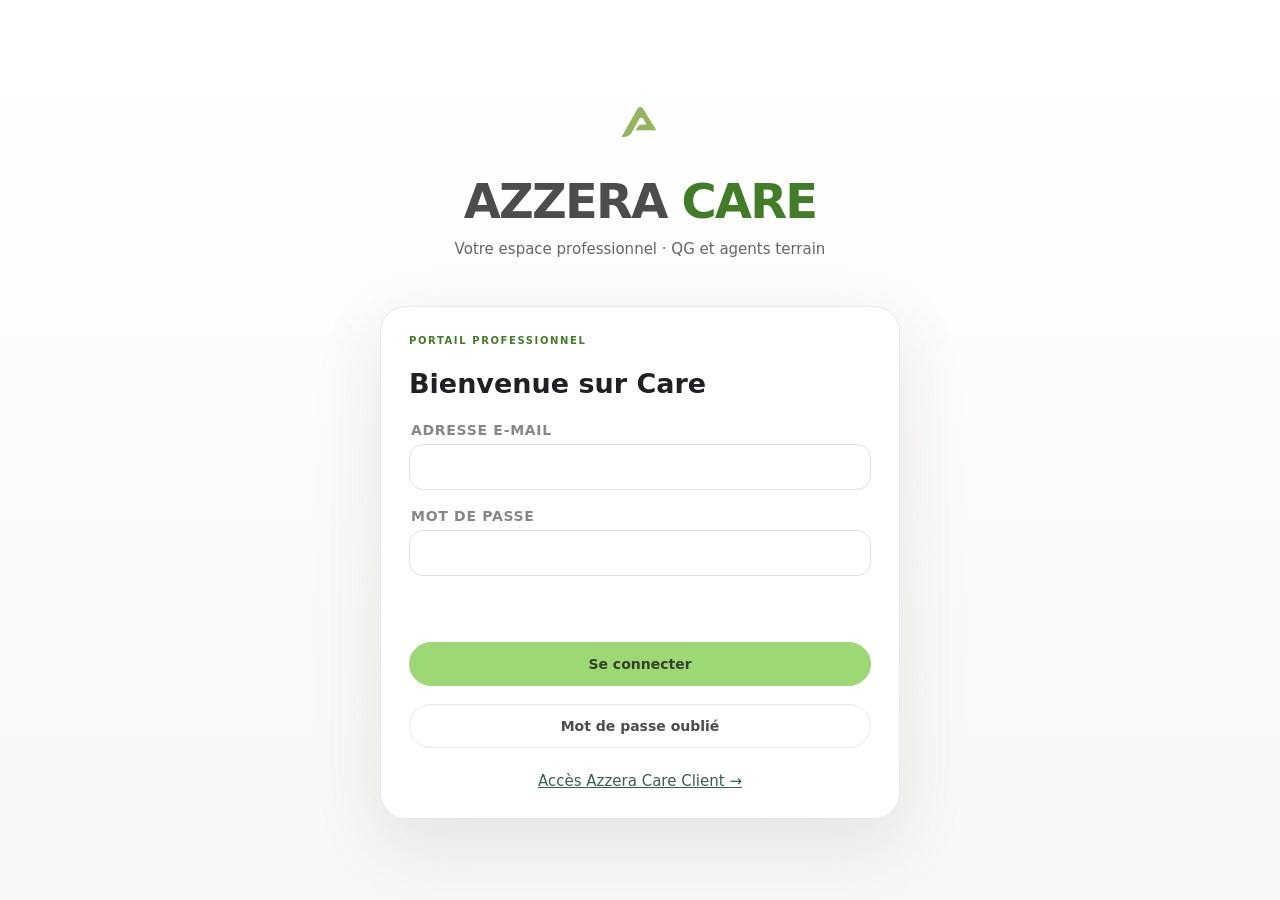
==== commit 577328dc: "Add files via upload" ====
--- a/index.html
+++ b/index.html
@@ -10,8 +10,8 @@
   <title>Azzera Care — V3</title>
   <meta name="description" content="Azzera Care — application privée de pilotage, d'intervention et de traçabilité d'Azzera Services+." />
   <link rel="manifest" href="./manifest.json" />
-  <link rel="icon" href="./assets/favicon.png" />
-  <link rel="apple-touch-icon" href="./assets/icons/icon-192.png" />
+  <link rel="icon" href="./assets/favicon-care.png" />
+  <link rel="apple-touch-icon" sizes="180x180" href="./assets/icons/apple-touch-care.png" />
   <link rel="stylesheet" href="./style.css" />
 </head>
 <body>
--- a/style.css
+++ b/style.css
@@ -482,3 +482,114 @@
 .v3-shell .side-nav::-webkit-scrollbar-track,.v3-shell .side-nav::-webkit-scrollbar-thumb{background:transparent!important}
 
 .push-settings{margin-bottom:24px}.push-settings .head-actions{justify-content:flex-start;flex-wrap:wrap}.push-settings .muted{font-size:.9rem;color:#5a6b63;margin-top:20px}
+
+/* Care V3 · refinement: shared rhythm, field priorities and client hospitality */
+.v3-shell{background:#f5f6f2;color:#263b32;--green-deep:#254d3e;--green:#abd879}
+.v3-shell .v3-main{max-width:1600px;width:100%;min-width:0;padding:28px 40px 56px}
+.v3-shell .page-head{margin:26px 0 30px;gap:20px}
+.v3-shell .page-head h1{letter-spacing:-1.2px;font-weight:650;line-height:1.12}
+.v3-shell .sync-state{font-size:12px;color:#68766f;margin-top:12px}
+.v3-shell .eyebrow{font-size:10px;letter-spacing:1.8px;line-height:1.6}
+.v3-shell .card,.v3-shell .mission-card{border:1px solid #e1e7df;box-shadow:0 5px 22px #213c2b04;border-radius:20px}
+.v3-shell .card{padding:26px}
+.v3-shell .section{margin-top:30px}
+.v3-shell .section>h2,.v3-shell .section-title h2{font-size:19px;letter-spacing:-.4px;margin-bottom:16px}
+.v3-shell .v3-hero{position:relative;overflow:hidden;background:linear-gradient(120deg,#e8efdf,#f4f7ed);border:1px solid #dbe5d0;border-radius:24px;padding:34px;margin-bottom:24px}
+.v3-shell .v3-hero h2{font-size:clamp(27px,3vw,42px);line-height:1.15;letter-spacing:-1.3px;max-width:720px;margin:14px 0}
+.v3-shell .v3-hero p{max-width:610px;line-height:1.7;font-size:15px;color:#53665b}
+.v3-shell .metrics{gap:12px}
+.v3-shell .metrics .card{padding:20px 22px;display:flex;flex-direction:column;justify-content:space-between;gap:14px;min-height:112px}
+.v3-shell .metrics .card span{font-size:12px;color:#617268;line-height:1.45}
+.v3-shell .metrics strong{font-size:31px;font-weight:600;letter-spacing:-1px}
+.v3-shell .btn{min-height:44px;padding:11px 19px;border-radius:13px;font-size:13px;line-height:1.45;transition:background .18s ease,box-shadow .18s ease;border-color:#dce4db}
+.v3-shell .btn.primary{background:#2d5744;color:#fff;border-color:#2d5744}
+.v3-shell button:focus-visible,dialog button:focus-visible{outline:3px solid #82995d;outline-offset:3px}
+.v3-shell .mission-card{padding:23px;text-align:left;gap:18px;transition:border-color .18s,background .18s;min-width:0}
+.v3-shell .mission-card h3{font-size:18px;margin:7px 0;letter-spacing:-.3px}
+.v3-shell .mission-card p{font-size:13px;color:#617268;line-height:1.6}
+.v3-shell .mission-card small{font-size:12px;color:#66786d}
+.v3-shell .mission-card>div{min-width:0;overflow-wrap:anywhere}
+.v3-shell .status{font-size:10px;letter-spacing:.6px;padding:7px 10px;white-space:normal;flex-shrink:0}
+.v3-shell .sidebar{background:#213e32;border-right:1px solid #ffffff0a}
+.v3-shell .side-link{border-radius:11px;font-size:13px;min-height:45px;margin:2px 0;padding:12px;gap:12px}
+.v3-shell .side-link.active{background:#f4f6ed;color:#284534}
+.v3-shell .side-nav{padding-right:0;scrollbar-gutter:auto}
+.v3-shell .sidebar-footer{padding-top:16px}
+.v3-shell .sidebar-brand{padding-bottom:24px}
+.v3-shell .sidebar-brand img{width:45px;height:45px;border-radius:13px}
+.v3-shell .sidebar-brand strong{font-size:16px}
+.v3-shell .empty-state{padding:24px;border:1px dashed #d6dfd4;background:#f9faf7;border-radius:14px;color:#68796b;font-size:14px}
+.v3-shell .mission-summary h2{font-size:28px;letter-spacing:-.7px;margin:18px 0}
+.v3-shell .mission-summary p{font-size:14px;line-height:1.75}
+.v3-shell .task-count{font-size:13px;color:#5b6e60;background:#edf2e8;border-radius:20px;padding:6px 12px}
+.v3-shell .task-progress{appearance:none;width:100%;height:5px;border:0;border-radius:9px;overflow:hidden;background:#e6ebdf;margin-bottom:15px}
+.task-progress::-webkit-progress-bar{background:#e6ebdf}.task-progress::-webkit-progress-value{background:#729b55}.task-progress::-moz-progress-bar{background:#729b55}
+.v3-shell .task-row{padding:20px 0;gap:14px;align-items:center}
+.v3-shell .task-row p{font-size:12px;color:#68776a;margin:6px 0}
+.v3-shell .task-row.is-complete .task-indicator{background:#dcead6;color:#375e2e}
+.v3-shell .task-indicator{border-radius:50%;width:30px;height:30px;display:grid;place-items:center;flex-shrink:0;background:#f0f3ec}
+.v3-shell .participation-section summary{font-weight:650;font-size:16px;cursor:pointer;min-height:44px;align-content:center}
+.v3-shell .v3-photos figure{border-radius:16px;overflow:hidden;background:#f7f8f4;border:1px solid #e3e8dd;margin:0}
+.v3-shell .v3-photos figcaption{padding:14px;font-size:12px;line-height:1.6}
+.v3-shell .v3-photos img{object-fit:contain;background:#edf0e8;max-height:320px}
+.agent-steps{display:flex;flex-wrap:wrap;gap:12px 24px;border-top:1px solid #d4dfc9;padding-top:20px;margin-top:26px;font-size:12px;color:#577146}
+.portal-agent .mission-summary{border-top:3px solid #83ad5a}
+.portal-agent .participation-section{padding:14px 24px}
+.portal-agent .task-row:not(.is-complete) .btn{background:#2d5744;color:white}
+.hero-actions{display:flex;gap:12px;flex-wrap:wrap;margin-top:26px;position:relative;z-index:1}
+.hero-signature{position:absolute;right:20px;bottom:-30px;font-family:inherit;font-size:140px;letter-spacing:-10px;color:#ffffff07;pointer-events:none}
+.v3-shell.portal-client{background:#f5f7f3;--green-deep:#334d43;--green:#abd879;color:#293d34}
+.portal-client .sidebar{background:#21382f}
+.portal-client .sidebar-brand strong span,.portal-client .care-header-brand b{color:#668e42}
+.portal-client .sidebar-brand strong span{color:#abd879}
+.portal-client .sidebar .side-link.active{background:#e8f0df;color:#293d34}
+.portal-client .v3-hero{background:radial-gradient(ellipse at top right,#3a5749,transparent 70%),#213c31;border-color:#213c31;padding:44px;color:#f7faf3}
+.portal-client .v3-hero .eyebrow{color:#b6d990}
+.portal-client .v3-hero h2{font-family:inherit;font-weight:600;font-size:clamp(32px,3.6vw,52px);letter-spacing:-1.4px;max-width:800px}
+.portal-client .v3-hero p{color:#d0d9ce;max-width:540px}
+.portal-client .v3-hero .btn.primary{background:#abd879;border-color:#abd879;color:#263c30}
+.portal-client .v3-hero .btn:not(.primary){background:transparent;border-color:#6b7c69;color:#f4f0e5}
+.portal-client .card,.portal-client .mission-card{border-color:#dfe7d9;background:#fff;box-shadow:0 8px 24px #274b3204}
+.portal-client .metrics .card{border-top:2px solid #abd879}
+.portal-client .metrics strong{font-family:inherit;font-weight:600;color:#354f40;font-size:38px}
+.portal-client .mission-summary h2{font-family:inherit;font-weight:600;font-size:34px}
+.portal-client .empty-state{background:#f8faf5;border-color:#dce6d4}
+.portal-client .btn.primary{background:#334f40;border-color:#334f40}
+.portal-client .eyebrow{color:#587b3e}
+@media(hover:hover){.v3-shell .mission-card:hover{background:#f9fbf5;border-color:#9eb390}.v3-shell .btn:hover{box-shadow:0 3px 10px #27412c12}.v3-shell .btn.primary:hover{background:#234536}.portal-client .v3-hero .btn.primary:hover{background:#bce393}}
+@media(max-width:1100px){.v3-shell .v3-main{padding:24px}.v3-shell .page-head .head-actions{justify-content:flex-start}.v3-shell .page-head h1{font-size:32px}}
+@media(max-width:767px){
+.v3-shell .v3-main{padding:12px 16px calc(96px + env(safe-area-inset-bottom))}.v3-shell.with-agent-dock .v3-main{padding-bottom:calc(230px + env(safe-area-inset-bottom))}
+.v3-shell .v3-top{padding:9px 0;margin:0 0 24px;background:#f5f6f2f5}.portal-client .v3-top{background:#f5f7f3f5}
+.v3-shell .page-head{margin:16px 0 24px;gap:14px}.v3-shell .page-head h1{font-size:29px}.v3-shell .page-head .eyebrow{font-size:9px}.v3-shell .sync-state{font-size:10px;line-height:1.5}
+.v3-shell .v3-hero,.portal-client .v3-hero{padding:25px 22px;border-radius:20px}.v3-shell .v3-hero h2{font-size:28px}.portal-client .v3-hero h2{font-size:34px}.v3-shell .v3-hero p{font-size:13px}
+.v3-shell .metrics{gap:10px}.v3-shell .metrics .card{padding:15px;min-height:94px}.v3-shell .metrics strong{font-size:28px}.v3-shell .metrics .card span{font-size:11px}
+.portal-agent .metrics{grid-template-columns:repeat(3,minmax(0,1fr))}.portal-agent .metrics .card{padding:12px}
+.v3-shell .card{padding:20px}.v3-shell .section{margin-top:24px}.v3-shell .mission-card{padding:18px;gap:10px}.v3-shell .mission-card h3{font-size:16px}.v3-shell .mission-card>span:last-child{display:none}
+.v3-shell .mission-card p{font-size:12px}.v3-shell .status{font-size:9px}.v3-shell .mission-summary h2{font-size:25px}
+.v3-shell .task-row{display:grid;grid-template-columns:30px minmax(0,1fr);gap:10px}.v3-shell .task-row>.btn{grid-column:2;justify-self:start;min-width:140px;min-height:46px}.v3-shell .task-row strong{font-size:14px;line-height:1.5}
+.v3-shell .care-agent-dock{background:#fff;border-top:1px solid #dae3d3;box-shadow:0 -5px 25px #223d2a12}.care-dock-progress strong{font-size:13px}.v3-shell .care-dock-tools .btn{padding:9px 6px;font-size:12px;border-radius:12px;min-height:48px}
+.agent-steps{gap:8px 14px;font-size:10px;margin-top:20px;padding-top:16px}.hero-actions .btn{width:100%}.hero-signature{font-size:110px}
+.v3-shell .v3-bottom{background:#ffff7;border-top:1px solid #e0e5db;backdrop-filter:blur(12px)}.v3-shell .v3-bottom button.active{color:#31573f;background:#edf2e6;border-radius:12px}.portal-client .v3-bottom button.active{background:#eaf2e1;color:#375531}
+}
+@media(prefers-reduced-motion:reduce){.v3-shell *{transition:none!important;scroll-behavior:auto!important}}
+.v3-shell .mission-instructions{border-top:1px solid #e1e7db;border-bottom:1px solid #e1e7db;margin:18px 0;padding:4px 0}
+.v3-shell .mission-instructions summary{min-height:48px;align-content:center;font-size:14px;font-weight:600;cursor:pointer}
+.v3-shell .mission-instructions p{margin:8px 0 16px}
+.portal-agent .mission-summary{padding:22px}.portal-agent .mission-summary p:empty{display:none}
+
+.portal-client .metrics{grid-template-columns:repeat(3,minmax(0,1fr))}
+@media(max-width:767px){.portal-client .metrics .card{padding:12px}.portal-client .v3-hero h2{font-size:30px;letter-spacing:-1px}}
+/* Client: strictly Azzera greens and white */
+.v3-shell.portal-client{background:#fff;color:#244534}
+.portal-client .v3-top{background:#fffffff5}
+.portal-client .card,.portal-client .mission-card{background:#fff;border-color:#e0ebdb}
+.portal-client .v3-hero{background:linear-gradient(120deg,#213e32,#355c43);color:#fff}
+.portal-client .v3-hero h2,.portal-client .v3-hero .btn:not(.primary){color:#fff}
+.portal-client .v3-hero p{color:#e2efda}
+.portal-client .v3-hero .btn:not(.primary){border-color:#9cbd89}
+.portal-client h1,.portal-client h2,.portal-client h3{color:#244534}
+.portal-client .metrics .card span,.portal-client .sync-state,.portal-client .mission-card p,.portal-client .mission-card small{color:#516f55}
+.portal-client .status{background:#edf5e7;color:#4e7738}
+.portal-client .empty-state{background:#f7fbf3;color:#587348;border-color:#dce8d2}
+.portal-client .v3-bottom{background:#fffffff7}
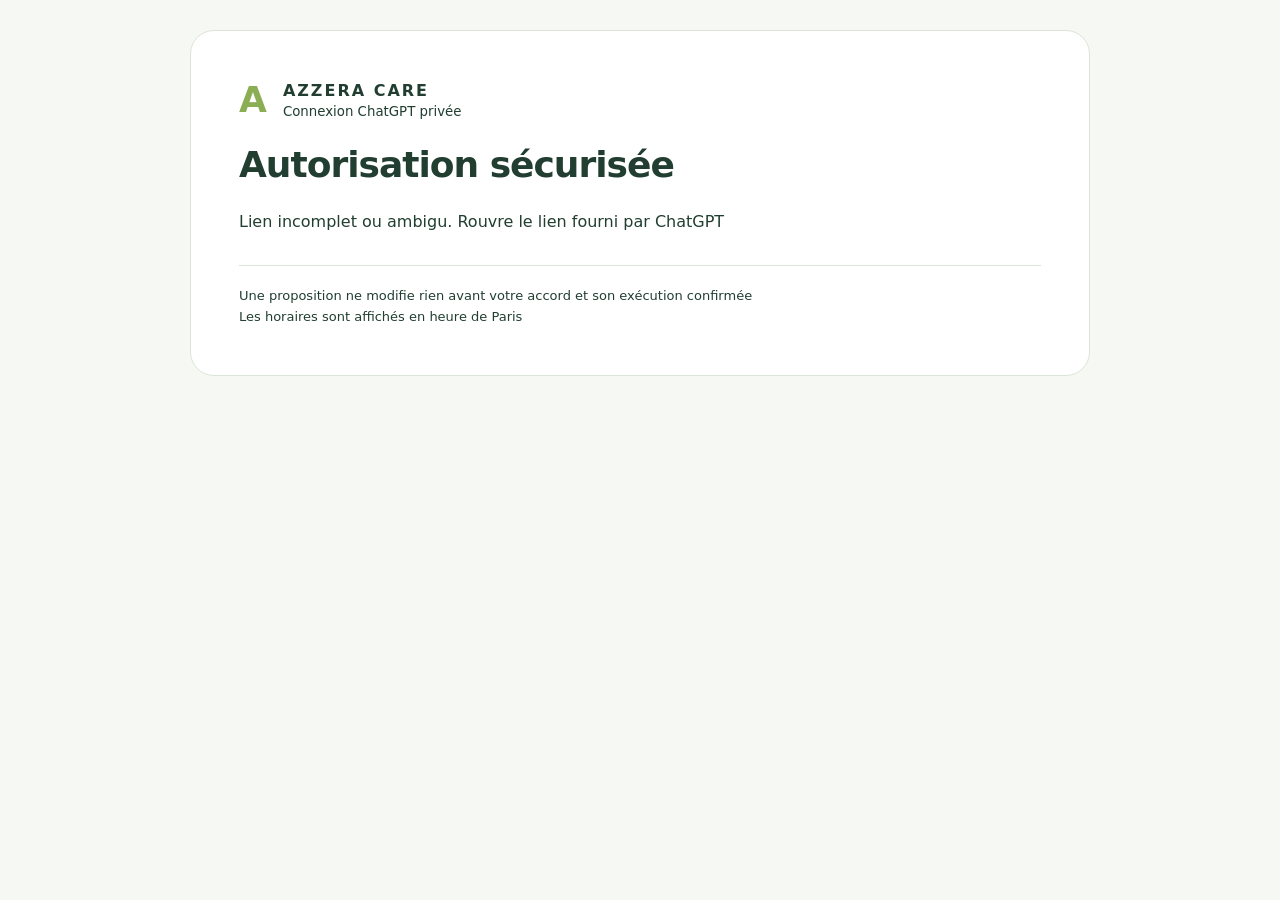
==== commit b1f2c6e1: "Add files via upload" ====
--- a/index.html
+++ b/index.html
@@ -1,31 +1 @@
-<!doctype html>
-<html lang="fr">
-<head>
-  <meta charset="UTF-8" />
-  <meta name="viewport" content="width=device-width, initial-scale=1.0, viewport-fit=cover" />
-  <meta name="theme-color" content="#f8faf8" />
-  <meta name="apple-mobile-web-app-capable" content="yes" />
-  <meta name="apple-mobile-web-app-status-bar-style" content="default" />
-  <meta name="apple-mobile-web-app-title" content="Azzera Care" />
-  <title>Azzera Care — V3</title>
-  <meta name="description" content="Azzera Care — application privée de pilotage, d'intervention et de traçabilité d'Azzera Services+." />
-  <link rel="manifest" href="./manifest.json" />
-  <link rel="icon" href="./assets/favicon-care.png" />
-  <link rel="apple-touch-icon" sizes="180x180" href="./assets/icons/apple-touch-care.png" />
-  <link rel="stylesheet" href="./style.css" />
-</head>
-<body>
-  <div id="app">
-    <div class="boot-screen">
-      <img src="./assets/logo-azzera.png" alt="Azzera Services+" class="boot-logo" />
-      <div class="boot-wordmark">AZZERA <span>CARE</span></div>
-      <div class="boot-line"><span></span></div>
-    </div>
-  </div>
-  <div id="toast-root" class="toast-root" aria-live="polite"></div>
-  <script src="./vendor/supabase.js"></script>
-  <script src="./config.js"></script>
-  <script src="./register-sw.js"></script>
-  <script type="module" src="./app.js"></script>
-</body>
-</html>
+<!doctype html><html lang="fr"><head><meta charset="utf-8"><meta name="viewport" content="width=device-width,initial-scale=1"><meta name="referrer" content="no-referrer"><meta name="robots" content="noindex,nofollow"><title>Azzera Care — Autorisation privée</title><link rel="icon" href="../assets/favicon-a.svg"><link rel="stylesheet" href="./style.css"><script src="../config.js" defer></script><script src="../vendor/supabase.js" defer></script><script src="./app.js" defer></script></head><body><main><header><span class="mark">A</span><div>AZZERA CARE<small>Connexion ChatGPT privée</small></div></header><h1 id="heading">Autorisation sécurisée</h1><p id="message" role="status">Vérification de votre session</p><form id="login" hidden><label>E-mail QG<input id="email" type="email" autocomplete="username" required></label><label>Mot de passe<input id="password" type="password" autocomplete="current-password" required></label><button type="submit">Se connecter</button></form><section id="content" hidden></section><div id="actions" hidden><label class="check"><input id="checked" type="checkbox">J’ai lu les informations ci-dessus et j’autorise cette action précise</label><div class="buttons"><button id="approve" disabled>Autoriser</button><button id="deny" class="secondary">Refuser</button></div></div><footer>Une proposition ne modifie rien avant votre accord et son exécution confirmée<br>Les horaires sont affichés en heure de Paris</footer></main></body></html>
--- a/style.css
+++ b/style.css
@@ -1,595 +1 @@
-:root{
-  --green:#9cd874;
-  --green-deep:#76b74d;
-  --green-soft:#eef8e8;
-  --graphite:#4c4c4c;
-  --ink:#202124;
-  --muted:#7b7d82;
-  --muted-2:#a5a6aa;
-  --bg:#f7f8f7;
-  --card:#ffffff;
-  --border:#e7e8e7;
-  --border-strong:#d8dad8;
-  --danger:#d84e4e;
-  --danger-soft:#fff1f1;
-  --warning:#c88a21;
-  --warning-soft:#fff7e8;
-  --blue:#4c78a8;
-  --blue-soft:#eef4fb;
-  --shadow:0 16px 44px rgba(38,44,39,.07);
-  --shadow-soft:0 8px 24px rgba(38,44,39,.055);
-  --radius-xl:28px;
-  --radius-lg:20px;
-  --radius-md:15px;
-  --safe-top:env(safe-area-inset-top, 0px);
-  --safe-bottom:env(safe-area-inset-bottom, 0px);
-}
-*{box-sizing:border-box}
-html,body{margin:0;min-height:100%;background:var(--bg);color:var(--ink);font-family:'Inter',system-ui,sans-serif}
-body{min-height:100vh}
-button,input,textarea,select{font:inherit}
-button{cursor:pointer}
-a{color:inherit;text-decoration:none}
-img{max-width:100%}
-.hidden{display:none!important}
-.muted{color:var(--muted)}
-.small{font-size:12px}
-.mono{font-variant-numeric:tabular-nums}
-.app-shell{min-height:100vh}
-.boot-screen{min-height:100vh;display:grid;place-content:center;justify-items:center;gap:14px;background:#fff}
-.boot-logo{width:150px;max-height:86px;object-fit:contain}
-.boot-wordmark{font:900 22px/1 'Montserrat','Inter',system-ui,sans-serif;letter-spacing:-.7px;color:var(--graphite)}
-.boot-wordmark span{color:var(--green-deep)}
-.boot-line{height:3px;width:180px;background:#edf0ed;border-radius:999px;overflow:hidden;margin-top:8px}
-.boot-line span{display:block;height:100%;width:45%;background:var(--green);border-radius:999px;animation:boot 1s infinite ease-in-out}
-@keyframes boot{0%{transform:translateX(-100%)}100%{transform:translateX(320%)}}
-
-/* Login */
-.login-screen{min-height:100vh;background:linear-gradient(180deg,#fff 0%,#f6f8f5 100%);padding:calc(34px + var(--safe-top)) 24px calc(34px + var(--safe-bottom));display:flex;align-items:center;justify-content:center}
-.login-wrap{width:min(1080px,100%)}
-.login-brand{text-align:center;margin-bottom:44px}
-.login-logo{height:82px;width:auto;object-fit:contain}
-.product-name{font:900 clamp(30px,5vw,48px)/1 'Montserrat','Inter',system-ui,sans-serif;letter-spacing:-1.8px;color:var(--graphite);margin-top:10px}
-.product-name span{color:var(--green-deep)}
-.login-tagline{margin:12px auto 0;color:var(--muted);max-width:650px;font-size:15px;line-height:1.65}
-.portal-grid{display:grid;grid-template-columns:repeat(3,1fr);gap:18px}
-.portal-card{appearance:none;border:1px solid var(--border);background:#fff;border-radius:24px;padding:28px;text-align:left;box-shadow:var(--shadow-soft);transition:.25s ease;min-height:235px;display:flex;flex-direction:column}
-.portal-card:hover{transform:translateY(-5px);box-shadow:var(--shadow);border-color:#cdd8c7}
-.portal-card.client{background:linear-gradient(155deg,#ffffff 0%,#f5faF2 100%)}
-.portal-kicker{font-size:11px;font-weight:800;letter-spacing:1.5px;text-transform:uppercase;color:var(--green-deep)}
-.portal-card h2{font:800 26px/1.05 'Montserrat','Inter',system-ui,sans-serif;letter-spacing:-.8px;margin:14px 0 8px;color:var(--graphite)}
-.portal-card p{margin:0;color:var(--muted);line-height:1.55;font-size:14px;flex:1}
-.portal-enter{display:flex;align-items:center;justify-content:space-between;margin-top:24px;font-weight:700;color:var(--graphite)}
-.portal-enter .circle{width:38px;height:38px;border-radius:50%;background:var(--green-soft);display:grid;place-items:center;color:var(--green-deep);font-size:18px}
-.login-demo{margin-top:20px;text-align:center;color:#9a9b9f;font-size:12px}
-
-/* Core layout */
-.desktop-shell{display:grid;grid-template-columns:256px 1fr;min-height:100vh}
-.sidebar{background:#3f4140;color:#fff;padding:24px 18px;position:sticky;top:0;height:100vh;display:flex;flex-direction:column}
-.sidebar-brand{display:flex;align-items:center;gap:11px;padding:5px 8px 25px;border-bottom:1px solid rgba(255,255,255,.09)}
-.sidebar-brand img{width:49px;height:49px;object-fit:contain;background:#fff;border-radius:14px;padding:4px}
-.sidebar-brand strong{font:800 17px/1.05 'Montserrat','Inter',system-ui,sans-serif}
-.sidebar-brand strong span{color:var(--green)}
-.sidebar-brand small{display:block;color:#b8bbb9;margin-top:4px;font-size:10px;text-transform:uppercase;letter-spacing:1px}
-.side-nav{display:grid;gap:5px;margin-top:20px;overflow:auto;padding-right:2px}
-.side-link{border:0;background:transparent;color:#dfe2e0;border-radius:13px;padding:12px 13px;display:flex;align-items:center;gap:12px;font-weight:600;font-size:13px;text-align:left;width:100%}
-.side-link:hover{background:rgba(255,255,255,.07)}
-.side-link.active{background:#fff;color:var(--graphite);box-shadow:0 8px 24px rgba(0,0,0,.12)}
-.side-icon{width:23px;text-align:center;font-size:16px}
-.sidebar-footer{margin-top:auto;padding:17px 8px 6px;border-top:1px solid rgba(255,255,255,.09)}
-.profile-mini{display:flex;gap:10px;align-items:center}
-.avatar{width:38px;height:38px;border-radius:50%;background:var(--green);color:var(--graphite);display:grid;place-items:center;font-weight:800}
-.profile-mini strong{font-size:12px;display:block}.profile-mini span{color:#aeb2af;font-size:10px}
-.content{min-width:0;padding:34px 38px 48px}
-.content-inner{max-width:1480px;margin:auto}
-.page-head{display:flex;align-items:flex-start;justify-content:space-between;gap:20px;margin-bottom:28px}
-.eyebrow{font-size:10px;text-transform:uppercase;letter-spacing:1.6px;font-weight:800;color:var(--green-deep);margin-bottom:7px}
-.page-head h1{font:800 clamp(28px,3vw,42px)/1.08 'Montserrat','Inter',system-ui,sans-serif;letter-spacing:-1.2px;margin:0;color:var(--graphite)}
-.page-head p{color:var(--muted);margin:8px 0 0;max-width:720px;line-height:1.55}
-.head-actions{display:flex;gap:10px;align-items:center;flex-wrap:wrap;justify-content:flex-end}
-
-.btn{border:1px solid var(--border);background:#fff;color:var(--graphite);border-radius:999px;padding:11px 16px;font-weight:700;font-size:13px;display:inline-flex;align-items:center;justify-content:center;gap:8px;transition:.18s ease}
-.btn:hover{transform:translateY(-1px);box-shadow:var(--shadow-soft)}
-.btn.primary{background:var(--green);border-color:var(--green);color:#34402d}
-.btn.dark{background:var(--graphite);border-color:var(--graphite);color:#fff}
-.btn.danger{background:var(--danger-soft);border-color:#f3caca;color:var(--danger)}
-.btn.full{width:100%}
-.btn.small{padding:8px 11px;font-size:11px}
-
-.grid{display:grid;gap:18px}.grid.kpi{grid-template-columns:repeat(4,minmax(0,1fr))}.grid.two{grid-template-columns:repeat(2,minmax(0,1fr))}.grid.three{grid-template-columns:repeat(3,minmax(0,1fr))}
-.card{background:var(--card);border:1px solid var(--border);border-radius:var(--radius-lg);box-shadow:var(--shadow-soft);padding:21px}
-.card.flush{padding:0;overflow:hidden}
-.card.dark{background:var(--graphite);border-color:var(--graphite);color:#fff}
-.card.soft{background:#fbfcfb}
-.card.green-soft{background:var(--green-soft);border-color:#dbeed0}
-.kpi-card{min-height:137px;display:flex;flex-direction:column;justify-content:space-between}
-.kpi-label{font-size:11px;color:var(--muted);font-weight:700;text-transform:uppercase;letter-spacing:.8px}
-.kpi-value{font:800 32px/1 'Montserrat','Inter',system-ui,sans-serif;letter-spacing:-1px;color:var(--graphite);margin-top:15px}
-.kpi-meta{font-size:11px;color:var(--muted);margin-top:7px}
-.kpi-dot{width:10px;height:10px;border-radius:50%;background:var(--green);display:inline-block;margin-right:5px}
-.section{margin-top:25px}
-.section-title{display:flex;align-items:center;justify-content:space-between;gap:12px;margin-bottom:12px}
-.section-title h2{font:800 18px/1.2 'Montserrat','Inter',system-ui,sans-serif;letter-spacing:-.4px;margin:0;color:var(--graphite)}
-.section-title p{margin:3px 0 0;color:var(--muted);font-size:12px}
-
-.status{display:inline-flex;align-items:center;gap:6px;padding:6px 10px;border-radius:999px;font-size:10px;font-weight:800;text-transform:uppercase;letter-spacing:.55px;white-space:nowrap}
-.status::before{content:'';width:6px;height:6px;border-radius:50%;background:currentColor}
-.status.green{background:var(--green-soft);color:#5f9e39}.status.orange{background:var(--warning-soft);color:var(--warning)}.status.red{background:var(--danger-soft);color:var(--danger)}.status.gray{background:#f1f2f2;color:#777b78}.status.blue{background:var(--blue-soft);color:var(--blue)}
-
-.list{display:grid;gap:10px}.list-row{display:flex;align-items:center;gap:14px;padding:14px 0;border-bottom:1px solid #eff0ef}.list-row:last-child{border-bottom:0}.list-main{min-width:0;flex:1}.list-main strong{display:block;font-size:13px;color:var(--graphite)}.list-main span{display:block;color:var(--muted);font-size:11px;margin-top:3px;white-space:nowrap;overflow:hidden;text-overflow:ellipsis}.list-side{text-align:right;font-size:11px;color:var(--muted)}
-.dot-avatar{width:39px;height:39px;border-radius:12px;background:#eef0ee;display:grid;place-items:center;font-weight:800;color:var(--graphite);flex:0 0 auto}.dot-avatar.green{background:var(--green-soft);color:#568e37}.dot-avatar.dark{background:var(--graphite);color:#fff}
-
-/* Planning */
-.planning-toolbar{display:flex;align-items:center;gap:9px;flex-wrap:wrap;margin-bottom:14px}.segmented{display:inline-flex;background:#eceeec;border-radius:999px;padding:4px}.segmented button{border:0;background:transparent;padding:7px 13px;border-radius:999px;color:var(--muted);font-size:11px;font-weight:700}.segmented button.active{background:#fff;color:var(--graphite);box-shadow:0 2px 8px rgba(0,0,0,.06)}
-.planning{display:grid;grid-template-columns:repeat(5,minmax(170px,1fr));gap:10px;overflow:auto;padding-bottom:6px}.day-col{background:#fff;border:1px solid var(--border);border-radius:18px;min-height:390px;padding:13px}.day-head{font-size:11px;font-weight:800;color:var(--muted);text-transform:uppercase;letter-spacing:.5px;padding-bottom:10px}.day-head strong{display:block;font:800 20px/1 'Montserrat','Inter',system-ui,sans-serif;color:var(--graphite);margin-top:3px}.mission-card{border:1px solid #e2e6e0;background:#fafcf9;border-radius:14px;padding:12px;margin-top:8px;position:relative}.mission-card::before{content:'';position:absolute;left:0;top:12px;bottom:12px;width:3px;border-radius:99px;background:var(--green)}.mission-card strong{display:block;font-size:11px;padding-left:5px}.mission-card span{display:block;font-size:10px;color:var(--muted);margin-top:3px;padding-left:5px}.mission-card .people{margin-top:7px;color:#59605a}
-
-/* Tables */
-.table-wrap{overflow:auto}.table{width:100%;border-collapse:collapse;min-width:720px}.table th{font-size:9px;text-transform:uppercase;letter-spacing:.9px;color:#9a9d9a;text-align:left;padding:11px 12px;border-bottom:1px solid var(--border)}.table td{padding:14px 12px;border-bottom:1px solid #eff0ef;font-size:12px;color:var(--graphite)}.table tr:last-child td{border-bottom:0}.table td strong{font-weight:700}
-
-/* Agent */
-.agent-shell{min-height:100vh;background:#f5f7f4;padding-bottom:calc(82px + var(--safe-bottom))}.agent-top{position:sticky;top:0;z-index:20;background:rgba(255,255,255,.9);backdrop-filter:blur(18px);border-bottom:1px solid rgba(0,0,0,.05);padding:calc(12px + var(--safe-top)) 18px 12px}.agent-top-inner{max-width:760px;margin:auto;display:flex;align-items:center;justify-content:space-between}.agent-brand{display:flex;align-items:center;gap:9px}.agent-brand img{width:43px;height:43px;object-fit:contain}.agent-brand strong{font:800 15px/1 'Montserrat','Inter',system-ui,sans-serif;color:var(--graphite)}.agent-brand strong span{color:var(--green-deep)}.agent-brand small{display:block;color:var(--muted);font-size:9px;margin-top:4px}.agent-main{max-width:760px;margin:auto;padding:20px 16px 34px}.agent-greeting{margin:8px 2px 18px}.agent-greeting h1{font:800 28px/1.08 'Montserrat','Inter',system-ui,sans-serif;letter-spacing:-.8px;margin:0;color:var(--graphite)}.agent-greeting p{margin:6px 0 0;color:var(--muted);font-size:13px}.current-job{background:linear-gradient(145deg,#454746,#393b3a);color:#fff;border-radius:25px;padding:23px;box-shadow:0 18px 40px rgba(30,33,31,.18)}.job-kicker{font-size:9px;text-transform:uppercase;letter-spacing:1.5px;font-weight:800;color:var(--green)}.current-job h2{font:800 22px/1.15 'Montserrat','Inter',system-ui,sans-serif;margin:10px 0 5px}.current-job p{font-size:12px;color:#c8cbca;margin:0}.job-meta{display:grid;grid-template-columns:repeat(2,1fr);gap:10px;margin-top:18px}.meta-cell{background:rgba(255,255,255,.07);border:1px solid rgba(255,255,255,.08);border-radius:14px;padding:11px}.meta-cell span{display:block;color:#aeb2b0;font-size:9px;text-transform:uppercase;letter-spacing:.7px}.meta-cell strong{display:block;margin-top:4px;font-size:12px}.progress{height:8px;background:rgba(255,255,255,.12);border-radius:999px;overflow:hidden;margin-top:17px}.progress>span{display:block;height:100%;background:var(--green);border-radius:999px}.progress-copy{display:flex;justify-content:space-between;color:#c7cac8;font-size:10px;margin-top:6px}.agent-action{margin-top:17px;background:var(--green);color:#33412d;border:0;border-radius:999px;width:100%;padding:14px;font-weight:800}.agent-section{margin-top:20px}.agent-section h3{font:800 15px/1.2 'Montserrat','Inter',system-ui,sans-serif;margin:0 0 10px;color:var(--graphite)}.agent-card{background:#fff;border:1px solid var(--border);border-radius:18px;padding:16px;box-shadow:var(--shadow-soft)}.bottom-nav{position:fixed;bottom:0;left:0;right:0;z-index:30;background:rgba(255,255,255,.94);backdrop-filter:blur(18px);border-top:1px solid #e7e9e7;padding:7px 8px calc(7px + var(--safe-bottom));display:flex;justify-content:center}.bottom-nav-inner{width:min(760px,100%);display:grid;grid-template-columns:repeat(5,1fr)}.bottom-link{border:0;background:transparent;color:#8e918f;padding:7px 4px;border-radius:11px;display:grid;gap:3px;place-items:center;font-size:9px;font-weight:700}.bottom-link i{font-style:normal;font-size:18px}.bottom-link.active{color:#527f38;background:var(--green-soft)}
-
-/* Intervention */
-.intervention-head{background:#fff;border:1px solid var(--border);border-radius:22px;padding:19px}.intervention-head h2{font:800 20px/1.15 'Montserrat','Inter',system-ui,sans-serif;margin:5px 0;color:var(--graphite)}.crew{display:flex;align-items:center;margin-top:14px}.crew-avatar{width:34px;height:34px;border:3px solid #fff;border-radius:50%;display:grid;place-items:center;background:var(--green-soft);color:#4f8132;font-weight:800;font-size:10px;margin-left:-7px}.crew-avatar:first-child{margin-left:0}.crew-copy{font-size:10px;color:var(--muted);margin-left:9px}.task-group{margin-top:16px}.task-group-title{font-size:11px;text-transform:uppercase;letter-spacing:.8px;font-weight:800;color:var(--muted);margin:0 0 8px 3px}.task{display:flex;align-items:flex-start;gap:12px;background:#fff;border:1px solid var(--border);border-radius:15px;padding:13px;margin-top:8px}.task-check{appearance:none;width:22px;height:22px;border:2px solid #cfd3cf;border-radius:7px;margin:0;flex:0 0 auto;display:grid;place-items:center}.task-check:checked{background:var(--green);border-color:var(--green)}.task-check:checked::after{content:'✓';font-size:13px;font-weight:900;color:#34402d}.task-copy{flex:1}.task-copy strong{display:block;font-size:12px;color:var(--graphite)}.task-copy span{display:block;font-size:10px;color:var(--muted);margin-top:3px}.task-done{font-size:9px;color:#5d973c;background:var(--green-soft);padding:5px 7px;border-radius:999px}.log-entry{display:flex;gap:12px;padding:11px 0;border-bottom:1px solid #eff0ef}.log-entry:last-child{border-bottom:0}.log-time{font-size:10px;color:#939693;width:42px;padding-top:2px}.log-dot{width:9px;height:9px;border-radius:50%;background:var(--green);margin-top:4px;flex:0 0 auto}.log-copy strong{display:block;font-size:11px}.log-copy span{display:block;font-size:10px;color:var(--muted);margin-top:3px}.photo-grid{display:grid;grid-template-columns:repeat(3,1fr);gap:8px}.photo-tile{aspect-ratio:1.3;background:linear-gradient(135deg,#dce3d7,#f1f4ef);border-radius:13px;position:relative;overflow:hidden;border:1px solid #e2e5e1}.photo-tile::after{content:'PHOTO';position:absolute;inset:0;display:grid;place-items:center;color:#7a8377;font-weight:800;font-size:10px;letter-spacing:1px}.photo-tile .tag{position:absolute;left:6px;bottom:6px;z-index:2;background:rgba(255,255,255,.88);border-radius:999px;padding:4px 6px;font-size:8px;font-weight:800;color:#565b56}
-
-/* Client */
-.client-shell{min-height:100vh;background:#fff;color:#2c2d2c}.client-top{position:sticky;top:0;z-index:20;background:rgba(255,255,255,.86);backdrop-filter:blur(22px);border-bottom:1px solid rgba(0,0,0,.05);padding:calc(12px + var(--safe-top)) 24px 12px}.client-top-inner{max-width:1120px;margin:auto;display:flex;align-items:center;justify-content:space-between;gap:20px}.client-brand{display:flex;align-items:center;gap:10px}.client-brand img{width:47px;height:47px;object-fit:contain}.client-brand strong{font:900 16px/1 'Montserrat','Inter',system-ui,sans-serif;color:var(--graphite)}.client-brand strong span{color:var(--green-deep)}.client-nav{display:flex;gap:7px}.client-nav button{border:0;background:transparent;border-radius:999px;padding:8px 12px;color:#858785;font-size:11px;font-weight:700}.client-nav button.active{background:#f2f6f0;color:#527f38}.client-account{display:flex;align-items:center;gap:9px}.client-main{max-width:1120px;margin:auto;padding:55px 24px 70px}.client-hero{margin-bottom:36px}.client-hero .eyebrow{color:#77a95a}.client-hero h1{font:800 clamp(34px,5vw,58px)/1.02 'Montserrat','Inter',system-ui,sans-serif;letter-spacing:-2px;margin:0;color:#3e403f;max-width:760px}.client-hero p{font-size:15px;color:#8a8c8a;margin:14px 0 0;max-width:680px}.all-good{margin-top:22px;display:inline-flex;align-items:center;gap:9px;background:#f3f9ef;color:#5d903f;border-radius:999px;padding:10px 14px;font-weight:700;font-size:12px}.client-summary{display:grid;grid-template-columns:1.3fr 1fr 1fr;gap:15px}.premium-card{border:1px solid #e8eae8;border-radius:24px;padding:23px;background:#fff;min-height:170px;box-shadow:0 10px 35px rgba(36,42,37,.045)}.premium-card.hero-card{background:linear-gradient(145deg,#f9fcf7,#eff7ea);border-color:#deebd7}.premium-label{font-size:9px;text-transform:uppercase;letter-spacing:1.2px;font-weight:800;color:#939693}.premium-card h3{font:800 20px/1.15 'Montserrat','Inter',system-ui,sans-serif;letter-spacing:-.45px;margin:12px 0 8px;color:#454745}.premium-value{font:800 31px/1 'Montserrat','Inter',system-ui,sans-serif;letter-spacing:-1px;color:#454745;margin-top:20px}.premium-meta{font-size:11px;color:#989a98;margin-top:7px}.premium-link{display:inline-flex;align-items:center;gap:7px;margin-top:20px;font-size:11px;font-weight:800;color:#679b48}.client-section{margin-top:44px}.client-section-head{display:flex;align-items:end;justify-content:space-between;gap:20px;margin-bottom:14px}.client-section-head h2{font:800 22px/1.2 'Montserrat','Inter',system-ui,sans-serif;letter-spacing:-.6px;margin:0;color:#454745}.client-section-head p{margin:5px 0 0;color:#9a9c9a;font-size:12px}.site-card{border:1px solid #e8eae8;border-radius:21px;padding:18px;display:flex;gap:14px;align-items:center}.site-icon{width:47px;height:47px;border-radius:15px;background:#f2f7ef;display:grid;place-items:center;font-size:20px}.site-card strong{display:block;font-size:12px;color:#454745}.site-card span{display:block;font-size:10px;color:#999c99;margin-top:4px}.site-state{margin-left:auto;text-align:right}.timeline{position:relative;padding-left:22px}.timeline::before{content:'';position:absolute;left:5px;top:6px;bottom:7px;width:1px;background:#e1e4e1}.timeline-item{position:relative;padding:0 0 18px 8px}.timeline-item:last-child{padding-bottom:0}.timeline-item::before{content:'';position:absolute;left:-21px;top:4px;width:9px;height:9px;border:2px solid #fff;border-radius:50%;background:var(--green);box-shadow:0 0 0 1px #d9ded6}.timeline-item time{font-size:9px;color:#999c99}.timeline-item strong{display:block;font-size:11px;color:#4c4e4c;margin-top:2px}.timeline-item p{font-size:10px;color:#919491;margin:3px 0 0}.work-list{display:grid;grid-template-columns:repeat(2,1fr);gap:7px}.work-item{padding:10px 11px;border-radius:12px;background:#fafbfa;border:1px solid #eceeec;font-size:10px;font-weight:700;color:#555855;display:flex;gap:8px;align-items:center}.work-item::before{content:'✓';width:18px;height:18px;border-radius:50%;display:grid;place-items:center;background:var(--green-soft);color:#60933f;font-size:9px}.request-form{display:grid;gap:12px}.field label{display:block;font-size:9px;font-weight:800;text-transform:uppercase;letter-spacing:.7px;color:#858885;margin:0 0 6px 2px}.input{width:100%;border:1px solid #dfe2df;background:#fff;border-radius:14px;padding:12px 13px;color:var(--graphite);outline:none}.input:focus{border-color:#b9d8a7;box-shadow:0 0 0 4px rgba(156,216,116,.13)}textarea.input{min-height:120px;resize:vertical}
-
-/* Modals / toast */
-.modal-backdrop{position:fixed;inset:0;background:rgba(31,34,32,.42);backdrop-filter:blur(4px);display:grid;place-items:center;z-index:100;padding:20px}.modal{width:min(560px,100%);max-height:90vh;overflow:auto;background:#fff;border-radius:24px;padding:22px;box-shadow:0 30px 80px rgba(0,0,0,.22)}.modal-head{display:flex;align-items:center;justify-content:space-between;gap:15px;margin-bottom:16px}.modal-head h3{font:800 19px/1.2 'Montserrat','Inter',system-ui,sans-serif;margin:0}.icon-btn{width:36px;height:36px;border-radius:50%;border:1px solid var(--border);background:#fff;display:grid;place-items:center}.toast-root{position:fixed;z-index:150;right:18px;bottom:18px;display:grid;gap:8px}.toast{background:#3f4140;color:#fff;border-radius:14px;padding:12px 14px;box-shadow:var(--shadow);font-size:11px;max-width:320px}.toast.success{background:#527f38}.toast.error{background:#a84747}
-
-@media(max-width:1050px){.grid.kpi{grid-template-columns:repeat(2,1fr)}.grid.three{grid-template-columns:repeat(2,1fr)}.client-summary{grid-template-columns:1fr 1fr}.client-summary .hero-card{grid-column:1/-1}}
-@media(max-width:820px){.portal-grid{grid-template-columns:1fr}.portal-card{min-height:190px}.desktop-shell{display:block}.sidebar{display:none}.content{padding:24px 16px 90px}.page-head{display:block}.head-actions{justify-content:flex-start;margin-top:14px}.grid.two,.grid.three{grid-template-columns:1fr}.client-nav{display:none}.client-main{padding:36px 16px 90px}.client-summary{grid-template-columns:1fr}.client-summary .hero-card{grid-column:auto}.work-list{grid-template-columns:1fr}.premium-card{min-height:auto}}
-@media(max-width:520px){.login-screen{padding-left:14px;padding-right:14px}.login-brand{margin-bottom:26px}.portal-card{padding:22px}.grid.kpi{grid-template-columns:1fr 1fr;gap:10px}.kpi-card{min-height:120px}.kpi-value{font-size:25px}.content{padding-left:12px;padding-right:12px}.client-top{padding-left:14px;padding-right:14px}.client-account .client-name{display:none}.client-hero h1{font-size:37px}.photo-grid{grid-template-columns:repeat(2,1fr)}}
-@media print{.sidebar,.client-top,.agent-top,.bottom-nav,.head-actions,.btn,.client-nav{display:none!important}.desktop-shell{display:block}.content,.client-main,.agent-main{padding:0}.card,.premium-card{box-shadow:none;break-inside:avoid}body{background:#fff}}
-
-/* V1.2 — vraie ergonomie application mobile */
-.qg-mobile-top,.qg-bottom-nav,.qg-mobile-only{display:none}
-.qg-more-grid{display:grid;grid-template-columns:repeat(2,1fr);gap:10px}
-.qg-more-item{border:1px solid var(--border);background:#fbfcfb;border-radius:17px;padding:17px 12px;min-height:92px;text-align:left;color:var(--graphite);display:flex;flex-direction:column;justify-content:space-between}
-.qg-more-item span{font-size:21px;color:var(--green-deep)}
-.qg-more-item strong{font:700 12px 'Montserrat','Inter',system-ui,sans-serif}
-.mobile-mission-list{display:grid;gap:10px}
-.mobile-mission-card{background:#fff;border:1px solid var(--border);border-radius:18px;padding:15px;box-shadow:var(--shadow-soft)}
-.mobile-mission-top{display:flex;justify-content:space-between;align-items:flex-start;gap:10px}
-.mobile-mission-top h3{font:800 15px/1.15 'Montserrat','Inter',system-ui,sans-serif;margin:5px 0 0;color:var(--graphite)}
-.mobile-time{font-size:10px;font-weight:700;color:var(--muted)}
-.mobile-mission-card>p{font-size:11px;color:var(--muted);margin:8px 0 11px}
-.mobile-mission-meta{display:flex;gap:8px;flex-wrap:wrap;margin-bottom:12px}
-.mobile-mission-meta span{font-size:9px;background:#f5f6f5;border:1px solid #eceeec;border-radius:999px;padding:6px 8px;color:#6e726e}
-.mobile-day-strip{display:grid;grid-template-columns:repeat(5,1fr);gap:7px;margin:4px 0 17px}
-.mobile-day{border:1px solid var(--border);background:#fff;border-radius:15px;padding:10px 4px;color:var(--muted);display:grid;gap:4px;place-items:center}
-.mobile-day span{font-size:9px;font-weight:700}
-.mobile-day strong{font:800 16px 'Montserrat','Inter',system-ui,sans-serif;color:var(--graphite)}
-.mobile-day.active{background:var(--graphite);border-color:var(--graphite);color:#d8dbd9}
-.mobile-day.active strong{color:#fff}
-.mobile-date-label{display:flex;justify-content:space-between;align-items:end;margin-bottom:10px;padding:0 2px}
-.mobile-date-label strong{font:800 14px 'Montserrat','Inter',system-ui,sans-serif;color:var(--graphite)}
-.mobile-date-label span{font-size:10px;color:var(--muted)}
-
-.agent-mission-dock{display:none}
-.agent-day-tabs{display:grid;grid-template-columns:repeat(4,1fr);gap:7px;margin-bottom:12px}
-.agent-day-tabs button{border:1px solid var(--border);background:#fff;border-radius:15px;padding:9px 4px;display:grid;place-items:center;gap:3px;color:var(--muted)}
-.agent-day-tabs button span{font-size:9px;font-weight:700}
-.agent-day-tabs button strong{font:800 16px 'Montserrat','Inter',system-ui,sans-serif;color:var(--graphite)}
-.agent-day-tabs button.active{background:var(--graphite);border-color:var(--graphite);color:#dfe2df}
-.agent-day-tabs button.active strong{color:#fff}
-.agent-schedule{display:grid;gap:9px}
-.agent-schedule-card{width:100%;border:1px solid var(--border);background:#fff;border-radius:17px;padding:13px;text-align:left;display:grid;grid-template-columns:58px 1fr auto;align-items:center;gap:10px;box-shadow:var(--shadow-soft)}
-.schedule-time{font-size:10px;font-weight:800;color:var(--green-deep);line-height:1.35}
-.agent-schedule-card strong{font-size:12px;color:var(--graphite);display:block}
-.agent-schedule-card small{font-size:9px;color:var(--muted);display:block;margin-top:3px}
-.agent-schedule-card em{font-style:normal;font-size:9px;color:#667066;display:block;margin-top:6px}
-
-@media(max-width:820px){
-  body{overscroll-behavior-y:none}
-  .qg-app{min-height:100vh;padding-bottom:calc(73px + var(--safe-bottom));background:var(--bg)}
-  .qg-mobile-top{display:flex;position:sticky;top:0;z-index:40;height:calc(64px + var(--safe-top));padding:calc(10px + var(--safe-top)) 14px 10px;background:rgba(255,255,255,.94);backdrop-filter:blur(20px);border-bottom:1px solid rgba(0,0,0,.055);align-items:center;justify-content:space-between}
-  .qg-mobile-brand{display:flex;align-items:center;gap:9px}
-  .qg-mobile-brand img{width:40px;height:40px;object-fit:contain}
-  .qg-mobile-brand strong{font:900 14px/1 'Montserrat','Inter',system-ui,sans-serif;color:var(--graphite)}
-  .qg-mobile-brand strong span{color:var(--green-deep)}
-  .qg-mobile-brand small{display:block;font-size:8px;color:var(--muted);margin-top:4px;text-transform:uppercase;letter-spacing:.8px}
-  .qg-menu-btn{width:42px;height:42px;font-size:17px}
-  .qg-bottom-nav{display:flex;position:fixed;left:0;right:0;bottom:0;z-index:45;background:rgba(255,255,255,.96);backdrop-filter:blur(20px);border-top:1px solid #e5e8e5;padding:6px 8px calc(6px + var(--safe-bottom));justify-content:center}
-  .qg-bottom-nav-inner{width:100%;max-width:760px;display:grid;grid-template-columns:repeat(5,1fr)}
-  .qg-bottom-link{min-height:52px;border:0;background:transparent;border-radius:12px;color:#8d918e;display:grid;place-items:center;gap:2px;padding:5px 2px;font-size:9px;font-weight:700}
-  .qg-bottom-link i{font-style:normal;font-size:18px;line-height:1}
-  .qg-bottom-link.active{background:var(--green-soft);color:#557f3b}
-  .qg-mobile-only{display:block}
-  .qg-desktop-only{display:none!important}
-  .content{padding:18px 13px 18px}
-  .page-head{margin-bottom:18px}
-  .page-head .eyebrow{font-size:8px;margin-bottom:5px}
-  .page-head h1{font-size:26px;letter-spacing:-.7px}
-  .page-head p{font-size:11px;line-height:1.45;margin-top:5px}
-  .head-actions{display:flex;overflow-x:auto;flex-wrap:nowrap;justify-content:flex-start;padding-bottom:2px;scrollbar-width:none}
-  .head-actions::-webkit-scrollbar{display:none}
-  .head-actions .btn{white-space:nowrap;min-height:40px}
-  .grid.kpi{grid-template-columns:repeat(2,minmax(0,1fr));gap:9px}
-  .kpi-card{min-height:112px;padding:15px;border-radius:17px}
-  .kpi-label{font-size:8px;line-height:1.3}
-  .kpi-value{font-size:25px;margin-top:10px}
-  .kpi-meta{font-size:9px;line-height:1.3}
-  .section{margin-top:18px}
-  .section-title{align-items:end;margin-bottom:9px}
-  .section-title h2{font-size:15px}
-  .section-title p{font-size:10px}
-  .section-title>.btn{min-height:38px}
-  .card{padding:15px;border-radius:17px}
-  .list-row{gap:10px;padding:12px 0;align-items:flex-start}
-  .list-main strong{font-size:11px;line-height:1.3}
-  .list-main span{font-size:9px;line-height:1.35}
-  .status{font-size:8px;padding:5px 7px;letter-spacing:.35px}
-  .dot-avatar{width:35px;height:35px;border-radius:11px;font-size:10px}
-  .planning-toolbar{display:flex;overflow-x:auto;flex-wrap:nowrap;margin:0 -1px 13px;padding-bottom:3px;scrollbar-width:none}
-  .planning-toolbar::-webkit-scrollbar{display:none}
-  .planning-toolbar>*{flex:0 0 auto}
-  .segmented button{min-height:34px}
-  .modal-backdrop{align-items:end;padding:0}
-  .modal{width:100%;max-height:88vh;border-radius:24px 24px 0 0;padding:20px 16px calc(20px + var(--safe-bottom))}
-
-  .agent-shell{padding-bottom:calc(78px + var(--safe-bottom))}
-  .agent-shell.mission-open{padding-bottom:calc(146px + var(--safe-bottom))}
-  .agent-top{padding-left:14px;padding-right:14px}
-  .agent-brand img{width:39px;height:39px}
-  .agent-main{padding:16px 13px 24px}
-  .agent-greeting{margin:5px 2px 14px}
-  .agent-greeting h1{font-size:25px}
-  .current-job{padding:19px;border-radius:21px}
-  .current-job h2{font-size:20px}
-  .agent-action{min-height:47px}
-  .task{padding:13px 11px;min-height:56px;align-items:center}
-  .task-check{width:25px;height:25px;border-radius:8px}
-  .task-copy strong{font-size:11px;line-height:1.35}
-  .task-copy span{font-size:9px;line-height:1.3}
-  .agent-mission-dock{display:grid;grid-template-columns:1fr 1.25fr 1.2fr;position:fixed;left:8px;right:8px;bottom:calc(66px + var(--safe-bottom));z-index:34;gap:6px;background:rgba(255,255,255,.96);backdrop-filter:blur(20px);border:1px solid #e4e7e4;border-radius:18px;padding:7px;box-shadow:0 12px 35px rgba(38,44,39,.16)}
-  .agent-mission-dock button{border:0;background:#f3f5f3;color:var(--graphite);border-radius:12px;min-height:45px;font-size:9px;font-weight:800;display:flex;align-items:center;justify-content:center;gap:5px}
-  .agent-mission-dock button span{font-size:14px}
-  .agent-mission-dock .finish{background:var(--graphite);color:#fff}
-  .bottom-link{min-height:50px}
-  .bottom-link i{font-size:19px}
-  .agent-schedule-card{grid-template-columns:52px 1fr;position:relative;padding-right:11px}
-  .agent-schedule-card>.status{grid-column:2;margin-top:2px;justify-self:start}
-}
-
-@media(max-width:390px){
-  .grid.kpi{grid-template-columns:1fr 1fr}
-  .kpi-card{padding:13px}
-  .kpi-value{font-size:22px}
-  .qg-bottom-link span,.bottom-link span{font-size:8px}
-  .agent-mission-dock{grid-template-columns:1fr 1fr 1fr}
-  .agent-mission-dock button{font-size:8px}
-  .mobile-mission-meta{display:grid;grid-template-columns:1fr}
-}
-@media print{.qg-mobile-top,.qg-bottom-nav,.agent-mission-dock{display:none!important}}
-
-/* =====================================================
-   V1.3 — PREMIUM UI / DRAWER LATÉRAL TYPE SENTINELLE
-   ===================================================== */
-.ui-icon{width:20px;height:20px;display:block;flex:0 0 auto}
-.premium-shell{min-height:100vh;background:
-  radial-gradient(circle at 78% 0%,rgba(156,216,116,.12),transparent 27rem),
-  linear-gradient(180deg,#f8faf8 0%,#f4f6f4 100%)}
-.premium-sidebar,.agent-sidebar,.app-drawer{background:linear-gradient(180deg,#424644 0%,#343735 100%);color:#fff}
-.premium-sidebar{box-shadow:18px 0 50px rgba(28,32,29,.07);z-index:30}
-.premium-sidebar .sidebar-brand,.agent-sidebar .sidebar-brand{border-bottom-color:rgba(255,255,255,.08)}
-.premium-sidebar .side-link,.agent-sidebar .side-link{position:relative;min-height:47px;color:#d9ddda;border:1px solid transparent}
-.premium-sidebar .side-link:hover,.agent-sidebar .side-link:hover{background:rgba(255,255,255,.065);color:#fff}
-.premium-sidebar .side-link.active,.agent-sidebar .side-link.active{background:linear-gradient(135deg,rgba(156,216,116,.20),rgba(156,216,116,.10));color:#fff;border-color:rgba(156,216,116,.18);box-shadow:none}
-.premium-sidebar .side-link.active::before,.agent-sidebar .side-link.active::before{content:"";position:absolute;left:-7px;top:11px;bottom:11px;width:3px;border-radius:8px;background:var(--green)}
-.premium-sidebar .side-icon,.agent-sidebar .side-icon{width:21px;color:#aeb5b0}.premium-sidebar .side-link.active .side-icon,.agent-sidebar .side-link.active .side-icon{color:var(--green)}
-.premium-sidebar .sidebar-brand img,.agent-sidebar .sidebar-brand img{background:#fff;border-radius:15px;padding:5px;box-shadow:0 8px 24px rgba(0,0,0,.15)}
-.premium-content{padding-top:30px}
-.premium-page-head{padding:4px 0 8px}
-.premium-page-head h1{letter-spacing:-1.45px}
-.premium-page-head::after{content:"";position:absolute;display:none}
-.card,.mobile-mission-card,.agent-card,.intervention-head{border-color:#e4e8e4;box-shadow:0 10px 28px rgba(39,46,40,.055)}
-.kpi-card{position:relative;overflow:hidden}
-.kpi-card::after{content:"";position:absolute;width:90px;height:90px;border-radius:50%;right:-38px;top:-44px;background:rgba(156,216,116,.12)}
-.kpi-card:hover{transform:translateY(-2px);box-shadow:0 14px 36px rgba(39,46,40,.08);transition:.2s ease}
-
-/* Header mobile premium */
-.mobile-appbar{display:none}
-.menu-toggle,.top-icon,.drawer-close{appearance:none;border:1px solid rgba(0,0,0,.065);background:#fff;color:var(--graphite);display:grid;place-items:center;width:44px;height:44px;border-radius:14px;padding:0;box-shadow:0 6px 18px rgba(34,40,35,.055)}
-.top-icon{position:relative}.top-icon i{position:absolute;right:8px;top:8px;width:7px;height:7px;border-radius:50%;background:var(--green-deep);border:2px solid #fff}
-.mobile-appbar-brand{display:flex;align-items:center;gap:9px;min-width:0}.mobile-appbar-brand img{width:38px;height:38px;object-fit:contain}.mobile-appbar-brand strong{font:900 13px/1 'Montserrat','Inter',system-ui,sans-serif;color:var(--graphite)}.mobile-appbar-brand strong span{color:var(--green-deep)}.mobile-appbar-brand small{display:block;color:var(--muted);font-size:8px;text-transform:uppercase;letter-spacing:.8px;margin-top:4px}
-
-/* Drawer */
-.drawer-backdrop{position:fixed;inset:0;z-index:98;background:rgba(23,27,24,.48);backdrop-filter:blur(4px);opacity:0;pointer-events:none;transition:opacity .24s ease}
-.app-drawer{position:fixed;left:0;top:0;bottom:0;z-index:99;width:min(330px,88vw);padding:calc(17px + var(--safe-top)) 14px calc(16px + var(--safe-bottom));transform:translateX(-104%);transition:transform .26s cubic-bezier(.22,.75,.18,1);box-shadow:25px 0 60px rgba(20,24,21,.28);display:flex;flex-direction:column;overflow:auto}
-.drawer-open .drawer-backdrop{opacity:1;pointer-events:auto}.drawer-open .app-drawer{transform:translateX(0)}
-.drawer-head{display:flex;align-items:center;justify-content:space-between;gap:10px;padding:4px 2px 18px;border-bottom:1px solid rgba(255,255,255,.09)}
-.drawer-brand{display:flex;align-items:center;gap:10px;min-width:0}.drawer-brand img{width:47px;height:47px;object-fit:contain;background:#fff;padding:4px;border-radius:14px}.drawer-brand strong{display:block;font:900 15px/1 'Montserrat','Inter',system-ui,sans-serif;color:#fff}.drawer-brand strong span{color:var(--green)}.drawer-brand small{display:block;margin-top:5px;color:#aeb4b0;font-size:9px;text-transform:uppercase;letter-spacing:.9px}.drawer-close{width:40px;height:40px;background:rgba(255,255,255,.06);color:#fff;border-color:rgba(255,255,255,.09);box-shadow:none}
-.drawer-nav{display:grid;gap:6px;padding:16px 0}.drawer-link{border:1px solid transparent;background:transparent;color:#d8ddda;border-radius:14px;min-height:50px;padding:0 13px;display:grid;grid-template-columns:25px 1fr auto;gap:10px;align-items:center;text-align:left;font-size:12px;font-weight:650;width:100%}.drawer-link .drawer-icon{color:#aeb5b0}.drawer-link b{font-size:20px;font-weight:400;color:#777f79}.drawer-link:hover{background:rgba(255,255,255,.055)}.drawer-link.active{background:rgba(156,216,116,.14);border-color:rgba(156,216,116,.16);color:#fff}.drawer-link.active .drawer-icon{color:var(--green)}.drawer-link.active b{color:var(--green)}
-.drawer-footer{margin-top:auto;border-top:1px solid rgba(255,255,255,.09);padding-top:15px}.drawer-profile{display:flex;align-items:center;gap:10px;padding:0 9px 11px}.drawer-profile strong{display:block;font-size:11px}.drawer-profile span{display:block;color:#aeb4b0;font-size:9px;margin-top:2px}.logout-link{margin-top:3px;color:#c6cbc8}.logout-link b{display:none}
-
-/* Agent premium */
-.agent-desktop-layout{min-height:100vh;display:grid;grid-template-columns:238px minmax(0,1fr)}
-.agent-sidebar{position:sticky;top:0;height:100vh;padding:24px 18px;display:flex;flex-direction:column}.agent-sidebar .side-nav{margin-top:20px}.agent-sidebar .sidebar-footer{margin-top:auto}
-.premium-agent-top{display:none}
-.agent-main{max-width:980px;width:100%;padding:34px 34px 54px}
-.agent-greeting{display:flex;align-items:flex-end;justify-content:space-between;gap:14px}.agent-overline{display:block;color:var(--green-deep);font-size:9px;text-transform:uppercase;letter-spacing:1.1px;font-weight:800;margin-bottom:5px}.agent-menu-card{display:none}
-.premium-job{background:linear-gradient(145deg,#454a47 0%,#343836 100%);box-shadow:0 20px 55px rgba(31,37,33,.2);position:relative;overflow:hidden}.premium-job::after{content:"";position:absolute;width:190px;height:190px;border-radius:50%;right:-80px;top:-95px;background:rgba(156,216,116,.10)}
-.premium-job>*{position:relative;z-index:1}
-.agent-mission-dock .ui-icon{width:17px;height:17px}
-
-/* Mobile drawer experience */
-@media(max-width:820px){
-  .desktop-shell{display:block}.sidebar{display:none!important}
-  .qg-app{padding-bottom:0!important}.qg-bottom-nav{display:none!important}.qg-mobile-top{display:none!important}
-  .mobile-appbar{display:flex;position:sticky;top:0;z-index:45;height:calc(68px + var(--safe-top));padding:calc(11px + var(--safe-top)) 13px 11px;align-items:center;justify-content:space-between;background:rgba(248,250,248,.92);backdrop-filter:blur(22px) saturate(1.2);border-bottom:1px solid rgba(67,75,69,.065)}
-  .premium-content{padding:18px 13px 28px}.content-inner{max-width:none}
-  .premium-page-head{padding-top:2px}.premium-page-head h1{font-size:27px}.premium-page-head p{font-size:11px;max-width:95%}
-  .head-actions{margin-top:4px}
-  .qg-mobile-only{display:block}.qg-desktop-only{display:none!important}
-  .grid.kpi{gap:10px}.kpi-card{border-radius:20px;min-height:118px}.section>.grid.two{grid-template-columns:1fr}
-  .mobile-mission-card{border-radius:20px;padding:16px}
-  .mobile-mission-card:active{transform:scale(.995)}
-  .planning-toolbar{padding-top:2px}
-
-  .agent-desktop-layout{display:block;min-height:0}.agent-sidebar{display:none}
-  .premium-agent-top{display:block;position:sticky;top:0;z-index:45;height:calc(68px + var(--safe-top));padding:calc(11px + var(--safe-top)) 13px 11px;background:rgba(248,250,248,.92);backdrop-filter:blur(22px) saturate(1.2);border-bottom:1px solid rgba(67,75,69,.065)}
-  .agent-top-inner{height:46px;display:grid;grid-template-columns:44px 1fr 44px;align-items:center;gap:10px}.agent-brand{justify-self:center}.agent-brand img{width:37px;height:37px}.agent-brand strong{font-size:13px}.agent-brand small{text-transform:uppercase;letter-spacing:.7px;font-size:8px}.agent-brand{gap:7px}
-  .agent-main{max-width:none;padding:17px 13px 28px}
-  .agent-shell{padding-bottom:0}.agent-shell.mission-open{padding-bottom:calc(79px + var(--safe-bottom))}
-  .agent-greeting{align-items:center;margin-bottom:15px}.agent-greeting h1{font-size:26px}.agent-greeting p{font-size:11px}.agent-menu-card{display:flex;align-items:center;gap:5px;border:1px solid var(--border);background:#fff;border-radius:13px;padding:9px 10px;color:var(--graphite);font-size:9px;font-weight:750}.agent-menu-card .ui-icon{width:17px;height:17px}
-  .bottom-nav{display:none!important}
-  .agent-mission-dock{display:grid;grid-template-columns:.8fr 1.2fr 1fr;left:10px;right:10px;bottom:calc(10px + var(--safe-bottom));padding:7px;border-radius:19px;z-index:55;box-shadow:0 15px 40px rgba(34,40,35,.2)}
-  .agent-mission-dock button{min-height:48px;border-radius:13px;display:flex;gap:6px;flex-direction:row;font-size:9px}.agent-mission-dock button:first-child{background:var(--green-soft);color:#557f3b}.agent-mission-dock .finish{background:#3f4541}
-  .current-job{border-radius:24px}.intervention-head{border-radius:21px}
-  .task{border-radius:16px}.agent-card{border-radius:20px}
-}
-@media(min-width:821px){.app-drawer,.drawer-backdrop{display:none!important}}
-@media(max-width:390px){
-  .mobile-appbar-brand strong,.agent-brand strong{font-size:12px}.mobile-appbar-brand img,.agent-brand img{width:35px;height:35px}
-  .menu-toggle,.top-icon{width:41px;height:41px;border-radius:13px}.agent-top-inner{grid-template-columns:41px 1fr 41px}
-  .grid.kpi{grid-template-columns:1fr 1fr}.kpi-card{padding:14px}.kpi-value{font-size:23px}
-  .agent-mission-dock{grid-template-columns:.75fr 1.2fr 1fr}.agent-mission-dock button{font-size:8px}
-}
-@media print{.mobile-appbar,.app-drawer,.drawer-backdrop,.agent-sidebar,.premium-agent-top{display:none!important}.agent-desktop-layout{display:block}}
-
-/* =========================================================
-   V1.4 — PRODUCT POLISH
-   ========================================================= */
-:root{
-  --shadow-card:0 14px 38px rgba(39,46,40,.065);
-  --shadow-float:0 24px 70px rgba(26,32,28,.16);
-}
-html{scroll-behavior:smooth}
-body{-webkit-tap-highlight-color:transparent}
-button,.card,.premium-card,.task,.next-op-card,.site-card{transition:transform .2s ease,box-shadow .2s ease,border-color .2s ease,background .2s ease}
-button:active{transform:scale(.985)}
-.page-enter{opacity:0;transform:translateY(5px);transition:opacity .34s ease,transform .34s cubic-bezier(.22,.75,.18,1)}
-.page-enter.visible{opacity:1;transform:none}
-.progress>span{transition:width .65s cubic-bezier(.22,.8,.2,1)}
-
-/* QG — cockpit */
-.ops-hero{display:grid;grid-template-columns:minmax(0,1.4fr) minmax(290px,.6fr);gap:20px;background:linear-gradient(135deg,#424744 0%,#343936 62%,#3f493c 100%);color:#fff;border-radius:28px;padding:28px;box-shadow:0 20px 55px rgba(31,37,33,.18);overflow:hidden;position:relative}
-.ops-hero::after{content:"";position:absolute;width:310px;height:310px;border-radius:50%;right:-135px;top:-175px;background:radial-gradient(circle,rgba(156,216,116,.22),rgba(156,216,116,0) 68%)}
-.ops-hero-copy,.ops-hero-status{position:relative;z-index:1}
-.ops-live-dot{display:inline-flex;align-items:center;gap:7px;font-size:9px;font-weight:800;letter-spacing:1.15px;text-transform:uppercase;color:#d8ddd9}
-.ops-live-dot span{width:8px;height:8px;border-radius:50%;background:var(--green);box-shadow:0 0 0 5px rgba(156,216,116,.10);animation:livePulse 1.7s infinite}
-@keyframes livePulse{0%,100%{box-shadow:0 0 0 5px rgba(156,216,116,.08)}50%{box-shadow:0 0 0 10px rgba(156,216,116,0)}}
-.ops-hero h2{font:800 clamp(26px,3vw,39px)/1.08 'Montserrat','Inter',sans-serif;letter-spacing:-1.2px;margin:14px 0 9px;color:#fff}
-.ops-hero p{margin:0;color:#c6cbc8;font-size:13px;line-height:1.6;max-width:620px}
-.ops-hero-actions{display:flex;gap:9px;flex-wrap:wrap;margin-top:20px}.ops-hero .btn.dark{background:#fff;color:#394039;border-color:#fff}.ops-hero .btn:not(.dark){background:rgba(255,255,255,.08);border-color:rgba(255,255,255,.13);color:#fff;box-shadow:none}
-.ops-hero-status{display:flex;flex-direction:column;justify-content:center;align-items:flex-end;text-align:right;padding-left:20px;border-left:1px solid rgba(255,255,255,.10)}
-.ops-score strong{display:block;font:900 52px/1 'Montserrat','Inter',sans-serif;letter-spacing:-2px;color:#fff}.ops-score span{display:block;font-size:10px;color:#aeb5b0;text-transform:uppercase;letter-spacing:1px;margin-top:3px}.ops-status-line{display:flex;justify-content:flex-end;gap:6px;flex-wrap:wrap;margin-top:16px}.ops-hero-status small{margin-top:12px;color:#929b95;font-size:9px}
-.polish-kpis{margin-top:18px}.polish-kpis .kpi-card{min-height:122px;background:rgba(255,255,255,.93);backdrop-filter:blur(12px)}
-.live-ops-grid{display:grid;grid-template-columns:minmax(0,1.3fr) minmax(330px,.7fr);gap:18px}
-.live-operation{padding:22px}.live-pill{display:inline-flex;align-items:center;gap:7px;font-size:9px;font-weight:800;color:#57843c;background:var(--green-soft);padding:7px 10px;border-radius:999px}.live-pill i{width:7px;height:7px;border-radius:50%;background:var(--green-deep);animation:livePulse 1.7s infinite}
-.live-operation-main{display:grid;grid-template-columns:86px 1fr auto;align-items:center;gap:17px;padding:12px 0 7px}.live-time{padding-right:14px;border-right:1px solid var(--border)}.live-time strong{display:block;font:850 24px/1 'Montserrat','Inter',sans-serif;color:var(--graphite)}.live-time span{display:block;font-size:10px;color:var(--muted);margin-top:6px}.live-copy h3{font:800 19px/1.15 'Montserrat','Inter',sans-serif;margin:3px 0 5px;color:var(--graphite)}.live-copy p{margin:0;font-size:10px;color:var(--muted)}.live-progress-ring{width:82px;height:82px;border-radius:50%;display:grid;place-content:center;text-align:center;background:radial-gradient(circle at center,#fff 57%,transparent 58%),conic-gradient(var(--green) calc(var(--progress,67)*1%),#edf0ed 0);box-shadow:inset 0 0 0 1px #edf0ed}.live-progress-ring strong{font:800 17px 'Montserrat','Inter',sans-serif;color:var(--graphite)}.live-progress-ring span{font-size:7px;text-transform:uppercase;color:var(--muted);letter-spacing:.6px}.premium-progress{background:#edf0ed;margin-top:12px}.live-operation-footer{display:flex;align-items:center;justify-content:space-between;gap:10px;margin-top:9px}.live-operation-footer>span{font-size:9px;color:var(--muted)}
-.watch-panel{padding:22px}.watch-count{min-width:30px;height:30px;border-radius:10px;background:var(--warning-soft);color:var(--warning);display:grid;place-items:center;font-weight:900}.watch-item{display:grid;grid-template-columns:38px 1fr auto;align-items:center;gap:11px;padding:13px;border:1px solid #f0dfbf;border-radius:16px;background:#fffaf1}.watch-icon{width:34px;height:34px;border-radius:11px;background:#fff0d1;color:var(--warning);display:grid;place-items:center;font-weight:900}.watch-item strong,.calm-state strong{display:block;font-size:11px;color:var(--graphite)}.watch-item span,.calm-state span{display:block;font-size:9px;color:var(--muted);margin-top:3px}.calm-state{display:flex;align-items:center;gap:10px;margin-top:13px;padding:13px;border-top:1px solid #eff1ef}.calm-check{width:31px;height:31px;border-radius:50%;display:grid;place-items:center;background:var(--green-soft);color:#5a9139;font-weight:900}
-.next-ops-strip{display:grid;grid-template-columns:repeat(3,minmax(0,1fr));gap:11px}.next-op-card{display:grid;grid-template-columns:72px 1fr auto;align-items:center;gap:12px;background:#fff;border:1px solid var(--border);border-radius:18px;padding:15px;box-shadow:var(--shadow-soft)}.next-op-card:hover{transform:translateY(-2px);box-shadow:var(--shadow-card)}.next-op-time{font:800 12px 'Montserrat','Inter',sans-serif;color:var(--green-deep)}.next-op-card strong{display:block;font-size:11px;color:var(--graphite)}.next-op-card span:not(.status){display:block;font-size:9px;color:var(--muted);margin-top:3px}.next-op-card small{display:block;font-size:8px;color:#888e89;margin-top:6px}
-
-/* Agent — smart home */
-.smart-greeting{align-items:center}.smart-greeting b{color:var(--graphite)}.shift-chip{display:inline-flex;align-items:center;gap:7px;background:#fff;border:1px solid var(--border);border-radius:999px;padding:8px 11px;font-size:9px;font-weight:800;color:#5d665f;box-shadow:var(--shadow-soft)}.shift-chip span{width:7px;height:7px;border-radius:50%;background:var(--green-deep);animation:livePulse 1.7s infinite}
-.smart-job{padding:24px}.job-topline{display:flex;justify-content:space-between;gap:12px;align-items:flex-start}.job-topline .status{background:rgba(111,163,209,.14);color:#a9d1f4}.smart-progress{margin-top:18px}.smart-progress .progress{margin-top:0}.next-step-card{display:grid;grid-template-columns:38px 1fr;gap:10px;align-items:center;margin-top:16px;border:1px solid rgba(156,216,116,.18);background:rgba(156,216,116,.09);border-radius:16px;padding:12px}.next-step-icon{width:34px;height:34px;border-radius:11px;background:var(--green);color:#35432f;display:grid;place-items:center;font-weight:900}.next-step-card span,.next-step-card small{display:block;font-size:8px;color:#acb6af}.next-step-card strong{display:block;font-size:11px;color:#fff;margin:2px 0 3px}.pulse-action{display:flex;align-items:center;justify-content:center;gap:8px;box-shadow:0 9px 24px rgba(156,216,116,.18)}.pulse-action span{font-size:16px}.agent-section-title{display:flex;justify-content:space-between;align-items:center;margin-bottom:9px}.agent-section-title h3{margin:0}.agent-section-title>span{font-size:9px;color:var(--muted)}.next-appointment{display:grid;grid-template-columns:58px 1fr auto;gap:12px;align-items:center}.appointment-time{font:800 15px 'Montserrat','Inter',sans-serif;color:var(--graphite);border-right:1px solid var(--border);padding-right:11px}.appointment-time small{display:block;font:600 8px 'Inter',sans-serif;color:var(--muted);margin-top:3px}.quiet-label{font-size:8px!important;text-transform:uppercase;letter-spacing:.7px;font-weight:800;color:#8d918e!important;background:#f1f3f1;padding:6px 8px;border-radius:999px}.site-note{display:grid;grid-template-columns:34px 1fr;gap:11px}.note-icon{width:32px;height:32px;border-radius:10px;display:grid;place-items:center;background:var(--green-soft);color:#5a9139;font-weight:900}.site-note strong{font-size:11px;color:var(--graphite)}.site-note p{font-size:9px;color:var(--muted);line-height:1.55;margin:3px 0 0}
-
-/* Intervention workflow */
-.polished-intervention{padding:20px}.mission-status-row{display:flex;justify-content:space-between;gap:14px;align-items:flex-start}.mission-mini-progress{min-width:70px;text-align:right}.mission-mini-progress strong{display:block;font:800 22px 'Montserrat','Inter',sans-serif;color:var(--graphite)}.mission-mini-progress span{display:block;font-size:8px;color:var(--muted);text-transform:uppercase;letter-spacing:.6px}.sync-dot{margin-left:auto;display:inline-flex;align-items:center;gap:6px;font-size:8px;font-weight:800;color:#5a9139;background:var(--green-soft);padding:6px 8px;border-radius:999px}.sync-dot i{width:6px;height:6px;border-radius:50%;background:var(--green-deep);animation:livePulse 1.7s infinite}.workflow-banner{display:grid;grid-template-columns:35px 1fr;gap:10px;align-items:center;margin-top:13px;padding:11px 13px;border-radius:15px;background:#edf7e8;border:1px solid #dcefd1}.workflow-banner>span{width:32px;height:32px;border-radius:10px;background:var(--green);display:grid;place-items:center;color:#3e5633}.workflow-banner .ui-icon{width:17px}.workflow-banner strong{display:block;font-size:10px;color:#45523f}.workflow-banner small{display:block;font-size:8px;color:#798178;margin-top:2px}.task-group-title{display:flex;justify-content:space-between;align-items:center}.task-group-title small{font-size:8px;color:#9ca09d;background:#eef0ee;padding:4px 6px;border-radius:999px}.task{align-items:center;min-height:63px;position:relative}.task.completed{min-height:49px;padding-top:9px;padding-bottom:9px;background:#fafbfa;border-color:#edf0ed;opacity:.72}.task.completed .task-copy span{display:none}.task.completed .task-copy strong{text-decoration:none;color:#707570;font-weight:650}.task.completed .task-check{width:20px;height:20px}.task.next-task{border-color:#badaaa;background:linear-gradient(135deg,#fff,#f5fbf1);box-shadow:0 12px 30px rgba(94,139,67,.10)}.task.next-task::before{content:"";position:absolute;left:-1px;top:11px;bottom:11px;width:3px;background:var(--green-deep);border-radius:99px}.task-title-line{display:flex;align-items:center;gap:8px;flex-wrap:wrap}.next-badge{display:inline-flex!important;margin:0!important;background:var(--green-soft);color:#5b8f3e!important;border-radius:999px;padding:4px 6px;font-size:7px!important;font-weight:800;text-transform:uppercase;letter-spacing:.4px}.task-arrow{color:#b6bbb7;font-size:21px}.task-done{width:25px;height:25px;border-radius:50%;display:grid;place-items:center;padding:0}.proof-strip{display:grid;grid-template-columns:repeat(4,1fr);gap:8px}.proof-thumb,.proof-add,.client-photo{border:0;position:relative;overflow:hidden;text-align:left}.proof-thumb{aspect-ratio:1.18;border-radius:14px;padding:9px;display:flex;align-items:flex-end;background:#667068;color:#fff}.proof-thumb::before,.client-photo::before,.photo-viewer-image::before{content:"";position:absolute;inset:0;background:linear-gradient(180deg,transparent 34%,rgba(18,23,20,.58) 100%),radial-gradient(circle at 70% 26%,rgba(156,216,116,.48),transparent 24%),linear-gradient(135deg,#8c988d,#556057)}.proof-2::before{background:linear-gradient(180deg,transparent 30%,rgba(18,23,20,.62)),radial-gradient(circle at 33% 32%,rgba(207,218,209,.55),transparent 21%),linear-gradient(145deg,#7e8880,#444c46)}.proof-3::before{background:linear-gradient(180deg,transparent 30%,rgba(18,23,20,.65)),radial-gradient(circle at 67% 28%,rgba(238,212,164,.5),transparent 20%),linear-gradient(145deg,#7c827e,#515653)}.proof-thumb span{position:relative;z-index:1;font-size:8px;font-weight:800}.proof-add{border:1px dashed #cfd5cf;background:#fff;border-radius:14px;color:#727873;display:grid;place-content:center;text-align:center;font-size:21px}.proof-add span{display:block;font-size:8px;margin-top:2px}.desktop-agent-actions{display:block}
-
-/* Photo viewer */
-.photo-viewer-head{display:flex;justify-content:space-between;gap:14px;align-items:flex-start}.photo-viewer-head h3{font:800 20px 'Montserrat','Inter',sans-serif;margin:1px 0 3px;color:var(--graphite)}.photo-viewer-head p{font-size:9px;color:var(--muted);margin:0}.photo-viewer-image{height:min(52vh,430px);border-radius:20px;margin-top:16px;position:relative;overflow:hidden;background:#5c655f;display:flex;align-items:flex-end;padding:16px;color:#fff}.photo-viewer-image::before{background:linear-gradient(180deg,transparent 42%,rgba(18,23,20,.62)),radial-gradient(circle at 72% 24%,rgba(156,216,116,.42),transparent 20%),linear-gradient(135deg,#9aa49b,#535d56)}.photo-viewer-image span{position:relative;z-index:1;font-size:9px;font-weight:700}.photo-focus-mark{position:absolute;z-index:2;width:52px;height:52px;border:1px solid rgba(255,255,255,.55);border-radius:14px;left:50%;top:42%;transform:translate(-50%,-50%)}.photo-viewer-meta{display:grid;grid-template-columns:repeat(3,1fr);gap:8px;margin-top:10px}.photo-viewer-meta div{background:#f7f8f7;border-radius:12px;padding:10px}.photo-viewer-meta span{display:block;font-size:7px;color:var(--muted);text-transform:uppercase;letter-spacing:.6px}.photo-viewer-meta strong{display:block;font-size:9px;color:var(--graphite);margin-top:3px}
-
-/* Client premium */
-.client-mobile-nav{display:none}.client-hero-polish{max-width:850px}.premium-all-good{display:flex!important;align-items:center!important;gap:11px!important;width:max-content;max-width:100%;padding:10px 14px!important;border:1px solid #dcedd2!important;background:#f5fbf1!important}.premium-all-good .good-icon{width:30px;height:30px;border-radius:50%;display:grid;place-items:center;background:var(--green);color:#405934;font-weight:900}.premium-all-good strong{display:block;font-size:10px;color:#4f703e}.premium-all-good span{display:block;font-size:8px;color:#79906c;margin-top:2px}.premium-all-good.compact{padding-right:18px!important}.polished-summary .premium-card{min-height:205px}.client-last-head{display:flex;justify-content:space-between;align-items:flex-start;gap:9px}.client-last-head h3{margin-bottom:3px}.client-proof-line{display:grid;grid-template-columns:repeat(3,1fr);gap:6px;margin:17px 0}.client-proof-line span{font-size:8px;color:var(--muted);background:#f5f7f5;border-radius:10px;padding:8px}.client-proof-line b{display:block;font:800 14px 'Montserrat','Inter',sans-serif;color:var(--graphite);margin-bottom:2px}.client-card-foot{margin-top:19px}.client-confidence{display:grid;grid-template-columns:1.25fr .75fr;gap:20px;align-items:center;background:linear-gradient(135deg,#414643,#363b38);color:#fff;border-radius:26px;padding:27px;margin-top:28px;box-shadow:0 18px 45px rgba(36,42,38,.12)}.client-confidence h2{font:800 24px/1.15 'Montserrat','Inter',sans-serif;margin:6px 0 7px}.client-confidence p{font-size:10px;color:#bbc1bd;line-height:1.65;margin:0}.confidence-metrics{display:grid;grid-template-columns:repeat(2,1fr);gap:8px}.confidence-metrics div{border:1px solid rgba(255,255,255,.10);background:rgba(255,255,255,.06);border-radius:16px;padding:14px}.confidence-metrics strong{display:block;font:800 21px 'Montserrat','Inter',sans-serif;color:var(--green)}.confidence-metrics span{display:block;font-size:8px;color:#b8beba;margin-top:4px;line-height:1.35}.observation-card{border-color:#e2eadf}.observation-footer{display:flex;align-items:center;justify-content:space-between;gap:9px;margin-top:15px}.observation-footer>span:last-child{font-size:8px;color:var(--muted)}.premium-photo-gallery{display:grid;grid-template-columns:repeat(3,1fr);gap:8px}.client-photo{aspect-ratio:.9;border-radius:15px;padding:12px;color:#fff;display:flex;flex-direction:column;justify-content:flex-end}.client-photo::before{z-index:0}.client-photo>*{position:relative;z-index:1}.client-photo .photo-kind{align-self:flex-start;background:rgba(255,255,255,.16);backdrop-filter:blur(8px);border:1px solid rgba(255,255,255,.16);padding:5px 7px;border-radius:999px;font-size:7px;text-transform:uppercase;font-weight:800;margin-bottom:auto}.client-photo strong{font-size:10px}.client-photo small{font-size:7px;color:#d8ddda;margin-top:3px}.report-cta{min-height:48px}.client-report-grid{align-items:start}
-
-/* Toast polish */
-.toast{animation:toastIn .25s cubic-bezier(.22,.8,.2,1)}
-@keyframes toastIn{from{opacity:0;transform:translateY(8px) scale(.98)}to{opacity:1;transform:none}}
-
-@media(max-width:1100px){
-  .next-ops-strip{grid-template-columns:1fr 1fr}.next-op-card:last-child{grid-column:1/-1}
-}
-@media(max-width:820px){
-  .page-enter{transform:translateY(3px)}
-  .ops-hero{grid-template-columns:1fr;padding:20px;border-radius:23px;gap:17px}.ops-hero h2{font-size:27px}.ops-hero p{font-size:10px}.ops-hero-status{padding:14px 0 0;border-left:0;border-top:1px solid rgba(255,255,255,.10);align-items:flex-start;text-align:left}.ops-score strong{font-size:38px}.ops-status-line{justify-content:flex-start}.ops-hero-actions{margin-top:15px}.ops-hero-actions .btn{min-height:40px;font-size:10px}.polish-kpis{margin-top:11px}.live-ops-grid{grid-template-columns:1fr;gap:11px}.live-operation,.watch-panel{padding:16px}.live-operation-main{grid-template-columns:55px 1fr auto;gap:10px}.live-time strong{font-size:17px}.live-copy h3{font-size:14px}.live-progress-ring{width:62px;height:62px}.live-progress-ring strong{font-size:13px}.live-progress-ring span{font-size:6px}.next-ops-strip{grid-template-columns:1fr}.next-op-card:last-child{grid-column:auto}.next-op-card{grid-template-columns:58px 1fr auto;padding:13px}.watch-item{grid-template-columns:34px 1fr}.watch-item .btn{grid-column:2;justify-self:start}.calm-state{padding-left:4px;padding-right:4px}
-  .smart-greeting{display:flex}.smart-greeting h1{font-size:25px}.smart-greeting p{max-width:265px}.shift-chip{display:none}.smart-job{padding:19px}.job-topline .status{font-size:7px}.next-step-card{padding:11px}.next-step-card strong{font-size:10px}.next-appointment{grid-template-columns:49px 1fr}.next-appointment>.status{grid-column:2;justify-self:start}.appointment-time{font-size:13px}.site-note{padding:14px}
-  .polished-intervention{padding:17px}.mission-mini-progress strong{font-size:19px}.workflow-banner{margin-top:10px}.task{padding:12px 10px}.task.completed{min-height:46px}.task-title-line{gap:5px}.next-badge{font-size:6px!important}.proof-strip{grid-template-columns:repeat(4,minmax(0,1fr));gap:6px}.proof-thumb,.proof-add{border-radius:12px}.proof-thumb{padding:7px}.proof-thumb span{font-size:7px}.desktop-agent-actions{display:none}
-  .photo-viewer-image{height:45vh;border-radius:17px}.photo-viewer-meta{grid-template-columns:1fr}.photo-viewer-meta div{padding:8px 10px}
-  .client-mobile-nav{display:flex;position:sticky;top:calc(64px + var(--safe-top));z-index:31;margin:0 auto;width:calc(100% - 24px);max-width:580px;background:rgba(255,255,255,.94);border:1px solid var(--border);box-shadow:var(--shadow-soft);backdrop-filter:blur(18px);border-radius:999px;padding:4px;overflow:auto;scrollbar-width:none}.client-mobile-nav::-webkit-scrollbar{display:none}.client-mobile-nav button{border:0;background:transparent;white-space:nowrap;padding:8px 10px;border-radius:999px;font-size:8px;font-weight:750;color:var(--muted)}.client-mobile-nav button.active{background:var(--graphite);color:#fff}.client-main{padding-top:24px}.client-hero-polish h1{font-size:35px}.premium-all-good{width:100%}.polished-summary .premium-card{min-height:auto}.client-confidence{grid-template-columns:1fr;padding:20px;border-radius:22px}.client-confidence h2{font-size:20px}.confidence-metrics{margin-top:5px}.premium-photo-gallery{grid-template-columns:repeat(3,1fr)}.client-photo{padding:8px;border-radius:12px}.client-photo strong{font-size:8px}.client-photo small{font-size:6px}
-}
-@media(max-width:390px){
-  .ops-hero{padding:18px}.ops-status-line .status{font-size:6px}.live-operation-main{grid-template-columns:50px 1fr 57px}.live-progress-ring{width:57px;height:57px}.next-op-card{grid-template-columns:50px 1fr}.next-op-card>.status{grid-column:2;justify-self:start}.proof-strip{grid-template-columns:repeat(4,1fr)}.proof-thumb span{font-size:6px}.client-proof-line{grid-template-columns:repeat(3,1fr)}.client-proof-line span{padding:7px 6px}.client-confidence{padding:18px}.confidence-metrics strong{font-size:18px}
-}
-
-/* ===== V2 · SaaS Core ===== */
-.setup-screen,.auth-screen{background:radial-gradient(circle at 50% 0%,rgba(156,216,116,.10),transparent 33%),#f7f9f7}.setup-wrap,.auth-wrap{max-width:760px}.setup-card,.auth-card{max-width:520px;margin:28px auto 0;background:rgba(255,255,255,.96);border:1px solid var(--border);border-radius:26px;padding:28px;box-shadow:0 24px 70px rgba(39,49,42,.10)}
-.setup-status{display:grid;grid-template-columns:14px 1fr;gap:12px;align-items:start}.setup-dot{width:11px;height:11px;margin-top:5px;border-radius:50%;background:#dba24c;box-shadow:0 0 0 5px rgba(219,162,76,.12)}.setup-status strong{display:block;font:800 15px 'Montserrat','Inter',sans-serif;color:var(--graphite)}.setup-status p{font-size:10px;line-height:1.65;color:var(--muted);margin:6px 0 0}.setup-status code{font-size:9px;background:#f2f4f2;padding:2px 5px;border-radius:5px}.setup-grid{display:grid;grid-template-columns:repeat(2,1fr);gap:8px;margin:22px 0}.setup-grid div{background:#f6f8f6;border:1px solid #edf0ed;border-radius:14px;padding:12px}.setup-grid span{display:block;font-size:7px;text-transform:uppercase;letter-spacing:.8px;color:var(--muted);font-weight:800}.setup-grid strong{display:block;font-size:10px;color:var(--graphite);margin-top:4px}.setup-help{font-size:8px;color:var(--muted);text-align:center;margin:12px 0 0}
-.auth-kicker{font-size:8px;text-transform:uppercase;letter-spacing:1px;font-weight:800;color:var(--green-deep)}.auth-card h2{font:850 25px/1.1 'Montserrat','Inter',sans-serif;color:var(--graphite);margin:7px 0}.auth-card>p{font-size:10px;line-height:1.55;color:var(--muted);margin:0 0 20px}.auth-form{display:grid;gap:12px}.auth-submit{min-height:48px}.auth-link{border:0;background:transparent;color:var(--green-deep);font-size:9px;font-weight:800;cursor:pointer;padding:4px}.auth-error{background:#fff2f0;border:1px solid #f0d2cd;color:#9b493f;border-radius:12px;padding:10px;font-size:9px}.auth-security{display:grid;grid-template-columns:28px 1fr;gap:9px;align-items:start;margin-top:19px;padding-top:17px;border-top:1px solid var(--border)}.auth-security>span{width:27px;height:27px;border-radius:50%;background:var(--green-soft);color:#5c8e40;display:grid;place-items:center;font-weight:900}.auth-security p{font-size:8px;line-height:1.55;color:var(--muted);margin:2px 0 0}.live-boot p{margin:18px 0 0;font-size:9px;color:var(--muted)}
-.start-job-banner{display:flex;align-items:center;justify-content:space-between;gap:14px;margin-top:13px;padding:13px 14px;border-radius:16px;background:linear-gradient(135deg,#3f4541,#353a37);color:#fff}.start-job-banner strong{display:block;font-size:10px}.start-job-banner span{display:block;font-size:8px;color:#b9c1bb;margin-top:2px}.start-job-banner .btn{white-space:nowrap;min-height:38px}.shift-chip.off span{background:#a8afaa;animation:none}.next-step-card.done{background:rgba(156,216,116,.12)}
-.agent-picker{display:grid;grid-template-columns:repeat(2,minmax(0,1fr));gap:7px;max-height:190px;overflow:auto}.agent-pick{display:grid;grid-template-columns:auto 28px 1fr;align-items:center;gap:7px;border:1px solid var(--border);border-radius:12px;padding:8px;cursor:pointer;background:#fff}.agent-pick input{accent-color:var(--green-deep)}.agent-pick .avatar{width:27px;height:27px;font-size:7px}.agent-pick>span:last-child{font-size:9px;color:var(--graphite);font-weight:700}.time-pair{display:grid;grid-template-columns:1fr 1fr;gap:6px}.check-line{display:flex;align-items:center;gap:8px;font-size:9px;color:var(--graphite);padding:8px 0}.check-line input{accent-color:var(--green-deep)}.work-item.pending{opacity:.55}.btn:disabled{opacity:.5;cursor:not-allowed;transform:none!important}
-@media(max-width:620px){.setup-card,.auth-card{margin-top:18px;padding:20px;border-radius:22px}.setup-grid{grid-template-columns:1fr 1fr}.agent-picker{grid-template-columns:1fr}.start-job-banner{align-items:flex-start;flex-direction:column}.start-job-banner .btn{width:100%}}
-/* V3: same Azzera palette and assets, operational layouts without demo content. */
-:root{--muted:#606966;--green-deep:#407d26}body{font-size:15px}h1,h2,h3,p{overflow-wrap:anywhere}button:disabled{opacity:.6;cursor:wait}button:focus-visible,a:focus-visible,input:focus-visible,select:focus-visible,textarea:focus-visible{outline:3px solid #528eab;outline-offset:3px}.v3-shell{display:grid;grid-template-columns:246px minmax(0,1fr);min-height:100vh}.v3-shell .sidebar{background:#243c33}.v3-main{padding:24px 32px 64px;min-width:0;max-width:1600px;width:100%;margin:auto}.v3-top{display:flex;justify-content:space-between;align-items:center;margin-bottom:32px;font-weight:800;font-size:13px}.v3-top>div{display:flex;gap:8px}.v3-hero{background:linear-gradient(115deg,#e4f1dd,#f3f8ee);padding:30px;border-radius:24px;margin-bottom:24px;border:1px solid #d4e3cb}.v3-hero h2{font-size:clamp(23px,3vw,34px);max-width:700px;margin:12px 0}.v3-hero p{line-height:1.6}.metrics{display:grid;grid-template-columns:repeat(4,minmax(0,1fr));gap:12px}.metrics .card{display:grid;gap:12px;padding:20px}.metrics span{font-size:13px;color:var(--muted)}.metrics strong{font-size:32px;color:#254735}.record-grid{display:grid;grid-template-columns:repeat(auto-fit,minmax(min(300px,100%),1fr));gap:16px}.record-grid .card h2{font-size:21px}.record-grid .card .btn{margin:6px 5px 0 0}.mission-list{display:grid;gap:12px}.mission-card{border:1px solid #dce4dc;border-radius:18px;background:#fff;padding:20px;display:flex;gap:18px;align-items:center;text-align:left;width:100%;min-width:0;color:var(--ink);box-shadow:0 4px 12px #29423605}.mission-card>div{flex:1;min-width:0}.mission-card h3{font-size:18px;margin:8px 0}.mission-card p,.mission-card small{font-size:13px;color:var(--muted);line-height:1.6}.mission-card:hover{border-color:#79a762}.empty-state{padding:24px;border:1px dashed #cfd9cf;border-radius:16px;color:#616b63;background:#fafcf9;line-height:1.6}.toolbar{display:flex;align-items:end;gap:10px;flex-wrap:wrap;margin-bottom:24px}.toolbar>.input{width:auto}.toolbar .field{min-width:180px}.week-grid{display:grid;grid-template-columns:repeat(2,minmax(0,1fr));gap:18px}.day-column{background:#edf2ec;border-radius:18px;padding:16px}.day-column h2{font-size:17px;margin-top:0}.day-column .mission-card{margin-bottom:8px;flex-wrap:wrap}.notice{padding:18px;border-radius:14px;background:#edf5e9;margin:14px 0;line-height:1.6}.warning{color:#874916;background:#fff5df}.notice .btn{margin:10px}.mission-summary{line-height:1.7}.mission-actions{position:sticky;bottom:80px;background:#fff;padding:14px 0;z-index:2}.mission-actions .btn{min-height:52px;white-space:normal}.task-row{display:flex;align-items:center;gap:14px;padding:18px 0;border-bottom:1px solid var(--border)}.task-row>div{flex:1;min-width:0}.task-row p{margin:5px 0;font-size:13px;color:var(--muted)}.task-indicator{font-size:26px;color:#407d26}.prewrap{white-space:pre-wrap;line-height:1.7}.v3-photos{display:grid;grid-template-columns:repeat(auto-fit,minmax(min(220px,100%),1fr));gap:16px}.v3-photos figure{margin:0;min-width:0}.v3-photos button{border:0;background:transparent;padding:0;width:100%}.v3-photos img{width:100%;height:200px;object-fit:cover;border-radius:14px;background:#eff3ed}.v3-photos figcaption{font-size:13px;line-height:1.6;margin-top:8px}.v3-photos figcaption button{border:1px solid #ccd8c6;padding:10px}.mobile-navigation,.v3-bottom{display:none}.form-grid{display:grid;grid-template-columns:1fr 1fr;gap:14px}.form-content{display:grid;gap:16px}.field label{font-size:14px}.input{min-height:46px;font-size:16px;max-width:100%}textarea.input{min-height:110px}.btn{min-height:44px;font-size:14px;white-space:normal}.check-line{font-size:14px;display:flex;gap:12px;align-items:center;min-height:42px}.check-line input{width:20px;height:20px;flex-shrink:0}fieldset{border:1px solid #dce4d9;border-radius:12px;padding:14px}.form-error{color:#a92e2e;white-space:pre-wrap;line-height:1.6}.preview{display:block;max-height:65vh;max-width:100%;margin:16px auto;object-fit:contain}.preview[hidden]{display:none}dialog{border:0;border-radius:24px;padding:26px;max-width:760px;width:calc(100% - 32px);max-height:90dvh;box-shadow:0 30px 100px #16301b44;color:var(--ink)}dialog::backdrop{background:#172a2677;backdrop-filter:blur(4px)}dialog .modal-head{position:sticky;top:-26px;background:white;padding:12px 0;z-index:3;gap:12px}dialog h2{font-size:23px}.portal-switch{display:block;margin-top:24px;text-align:center;color:#385f51;text-decoration:underline}.portal-client{--green-deep:#24697a;--green:#b9dce3}.portal-client .sidebar{background:#23444b}.portal-client .v3-hero{background:linear-gradient(120deg,#e2eff2,#f3f8fa);border-color:#cce1e5}.portal-client .metrics strong{color:#24697a}.auth-card h1{font-size:27px}.auth-card form{display:grid;gap:18px}.sync-state{font-size:12px}.print-report{background:white;padding:24px;line-height:1.7}.print-report header{display:flex;align-items:center;gap:24px;border-bottom:2px solid #407d26;padding-bottom:18px}.print-report header img{width:110px}.print-report h1{font-size:25px}.print-report footer{border-top:1px solid #ccc;margin-top:32px;padding-top:12px;font-size:11px}.print-report .v3-photos figcaption .btn{display:none}pre{white-space:pre-wrap;overflow-wrap:anywhere;font-size:12px}.list-row{flex-wrap:wrap}.list-row>div{min-width:0}.page-head h1{font-size:clamp(25px,3vw,36px)}
-@media(min-width:1400px){.week-grid{grid-template-columns:repeat(3,minmax(0,1fr))}}
-@media(max-width:1024px){.v3-shell{grid-template-columns:200px minmax(0,1fr)}.v3-main{padding:22px}.metrics{grid-template-columns:repeat(2,minmax(0,1fr))}.v3-shell .sidebar{padding:20px 10px}.v3-shell .sidebar-brand{padding:0 0 20px}.v3-shell .sidebar-brand strong{font-size:14px}.week-grid{grid-template-columns:1fr}}
-@media(max-width:767px){.v3-shell{display:block}.v3-shell>.sidebar{display:none}.v3-main{padding:14px 16px calc(100px + env(safe-area-inset-bottom))}.v3-top{margin-bottom:18px;font-size:11px;gap:8px}.v3-top .btn{font-size:11px;padding:8px}.mobile-navigation{display:flex;gap:10px;align-items:center;margin-bottom:22px;font-size:13px}.mobile-navigation select{flex:1;min-width:0;min-height:44px;border:1px solid #ccd8c6;border-radius:12px;background:white;padding:8px}.page-head{display:block}.head-actions{margin-top:14px;flex-wrap:wrap}.v3-hero{padding:22px}.metrics{gap:8px}.metrics .card{padding:16px}.metrics strong{font-size:27px}.card{padding:18px}.mission-card{padding:16px;gap:10px;flex-wrap:wrap}.mission-card>.status{font-size:12px}.v3-bottom{display:flex;position:fixed;bottom:0;left:0;right:0;background:#fff;border-top:1px solid #dde5da;z-index:20;padding:6px 8px calc(6px + env(safe-area-inset-bottom));box-shadow:0 -5px 20px #142b2010}.v3-bottom button{border:0;background:none;flex:1;min-height:54px;display:grid;justify-items:center;gap:4px;color:#526356;font-size:11px}.v3-bottom button.active{background:#eaf4e4;border-radius:12px;color:#245023}.v3-bottom .ui-icon{width:21px;height:21px}.form-grid{grid-template-columns:1fr}.task-row{gap:10px;flex-wrap:wrap}.task-row .btn{font-size:12px}.print-report{padding:0}.print-report header{gap:12px}.print-report header img{width:80px}dialog{padding:20px;border-radius:18px}.toolbar>.input{flex:1;min-width:130px}.section-title{align-items:flex-start;flex-wrap:wrap;gap:12px}.v3-photos{grid-template-columns:1fr}.record-grid{grid-template-columns:1fr}}
-@media(prefers-reduced-motion:reduce){*,*:before,*:after{animation:none!important;transition:none!important;scroll-behavior:auto!important}}
-@page{size:A4;margin:16mm}
-@media print{body{background:#fff!important}body>#app,body>#toast-root,.report-actions,dialog .modal-head,dialog .form-error{display:none!important}dialog{position:static!important;max-width:none!important;width:100%!important;max-height:none!important;height:auto!important;overflow:visible!important;padding:0!important;box-shadow:none!important}dialog::backdrop{display:none}dialog form,.form-content{display:block!important}.print-report{font-size:11pt;padding:0;color:black}.print-report figure,.print-report li{break-inside:avoid}.print-report .v3-photos{grid-template-columns:1fr 1fr}.print-report .v3-photos img{height:200px;object-fit:contain}.print-report h3{break-after:avoid}.print-report header{display:flex!important}.v3-photos button{display:block!important}}
-/* Override legacy V2 breakpoints and keep active field actions reachable. */
-.v3-shell .status{font-size:12px}.v3-shell .eyebrow{font-size:11px}.v3-shell .section-title h2{font-size:21px}.auth-card>p{font-size:15px;line-height:1.7}.v3-shell .head-actions .btn{min-height:44px;white-space:normal}.mission-actions{position:static}.v3-shell .sidebar{overflow:auto}.v3-main{align-self:start;margin-top:0}.v3-shell .section{margin-top:24px}
-@media(min-width:768px){.v3-shell>.sidebar{display:flex!important}}
-@media(max-width:767px){.v3-shell>.sidebar{display:none!important}.mission-actions:has(button){position:fixed;left:12px;right:12px;bottom:calc(72px + env(safe-area-inset-bottom));padding:10px;border:1px solid #cfdbc9;border-radius:16px;box-shadow:0 -4px 20px #173a2220;z-index:21}.mission-actions .btn{width:100%}.v3-main:has(.mission-actions button){padding-bottom:200px}.v3-shell .page-head p{font-size:12px}.v3-shell .page-head .eyebrow{font-size:10px}.v3-shell .head-actions{overflow:visible}}
-
-/* V3.0.1 - A4 documents, isolated from the application cards. */
-.document-dialog{max-width:960px}.report-actions{padding:0 0 20px}.report-actions p{font-size:12px;line-height:1.5;color:#606966}
-.print-report{font-family:Arial,sans-serif;font-size:14px;line-height:1.5;color:#263c35;padding:32px;background:#fff;overflow-wrap:anywhere}
-.print-report .document-header{display:flex;align-items:center;gap:20px;border-bottom:3px solid #9bbc67;padding:0 0 22px;margin:0 0 24px}
-.print-report .document-header img{width:68px;height:68px;object-fit:contain}.document-header>div{flex:1}.print-report .document-brand{font-size:11px;font-weight:700;letter-spacing:2px;margin:0 0 7px}.print-report h1{font-size:27px;line-height:1.15;margin:0 0 6px;color:#233f36}.document-header p{margin:0;font-size:13px}.document-audience{font-size:9px;letter-spacing:1px;align-self:flex-start;border:1px solid #c7d4c0;padding:6px 9px;white-space:nowrap}
-.document-kicker{font-size:11px;text-transform:uppercase;letter-spacing:1.3px;color:#567642;margin:0 0 6px}.print-report .document-identity h2{font-size:23px;line-height:1.25;margin:0 0 12px}.document-identity p{margin-bottom:18px}.document-facts{display:grid;grid-template-columns:1fr 1fr;border-top:1px solid #d6ded7;border-left:1px solid #d6ded7;margin:20px 0}.document-facts>div{padding:12px 15px;border-right:1px solid #d6ded7;border-bottom:1px solid #d6ded7}.document-facts dt{font-size:10px;text-transform:uppercase;letter-spacing:.7px;color:#65736b}.document-facts dd{margin:4px 0 0;font-weight:600;font-size:13px}.document-summary{background:#eef4e8;border-left:3px solid #8dad60;padding:12px 15px;font-size:12px}.document-summary span{margin:0 10px}
-.document-section{margin-top:26px}.print-report .document-section h2{font-size:17px;border-bottom:1px solid #cdd7cd;padding:0 0 9px;margin:0 0 14px;display:flex;gap:12px;align-items:baseline}.document-section h2>span{font-size:11px;font-weight:400;color:#65795a}.print-report h3{font-size:13px;margin:12px 0 6px}.document-prose{white-space:pre-wrap;font-size:13px;line-height:1.65;margin:8px 0 14px;orphans:3;widows:3}.document-empty{font-size:12px;color:#647268;font-style:italic;margin:8px 0 18px}
-.document-table{width:100%;border-collapse:collapse;table-layout:fixed;font-size:12px}.document-table th{background:#eef2ed;text-align:left;font-size:10px;text-transform:uppercase;letter-spacing:.5px;padding:10px;color:#4c6456}.document-table td{padding:11px 10px;vertical-align:top;border-bottom:1px solid #dce3dc;overflow-wrap:anywhere}.document-table th:first-child{width:44%}.document-state{font-weight:600;color:#7b5728}.document-state.done{color:#376239}
-.document-photos{display:grid;grid-template-columns:1fr 1fr;gap:18px}.document-photos figure{margin:0;border:1px solid #d6ded7;padding:12px;break-inside:avoid;min-width:0}.document-photo-label{font-size:10px;text-transform:uppercase;letter-spacing:1px;font-weight:700;padding-bottom:9px}.document-photos img{display:block;width:100%;height:200px;object-fit:contain;background:#f6f8f4}.document-photos figcaption{font-size:11px;line-height:1.5;padding-top:10px;overflow-wrap:anywhere}.document-confidential{border:1px solid #b39a79;color:#695034;padding:10px 14px;font-size:11px}.document-entry{border-left:2px solid #b3c7a8;padding-left:16px;margin:0 0 22px}.document-entry-heading p{font-size:11px;color:#5d6a61;margin:0}.document-entry-heading span{font-size:10px;color:#697666}.document-entry-heading{break-inside:avoid;break-after:avoid}.print-report .document-footer{border-top:1px solid #aebeaa;display:flex;flex-direction:column;gap:4px;margin-top:28px;padding-top:12px;font-size:10px;color:#617064}
-@media(max-width:600px){.print-report{padding:8px;font-size:13px}.print-report .document-header{flex-wrap:wrap;gap:12px}.document-audience{margin-left:auto}.print-report h1{font-size:22px}.document-photos{grid-template-columns:1fr}.document-table{font-size:11px}.document-table td,.document-table th{padding:7px}}
-@page{size:A4;margin:15mm 15mm 17mm}
-@media print{
- html,body{height:auto!important;overflow:visible!important;background:white!important}
- .document-dialog[open]{position:static!important;inset:auto!important;display:block!important;margin:0!important;border:0!important;max-height:none!important;max-width:none!important;width:100%!important;overflow:visible!important}
- .document-dialog #modal-form{margin:0!important;padding:0!important;overflow:visible!important;height:auto!important;max-height:none!important}
- .print-report{padding:0!important;font-size:10pt;line-height:1.45;print-color-adjust:exact;-webkit-print-color-adjust:exact}
- .print-report .document-header{gap:16px;padding-bottom:14px;margin-bottom:18px;break-inside:avoid}.print-report h1{font-size:22pt}.print-report .document-header img{width:58px;height:58px}.print-report .document-identity h2{font-size:18pt}
- .document-facts{grid-template-columns:1fr 1fr;break-inside:avoid}.document-facts dd{font-size:10pt}.document-facts>div{padding:8px 12px}.document-summary{break-inside:avoid}.document-section{margin-top:20px}.print-report .document-section h2{font-size:13pt;break-after:avoid}.document-table{font-size:9pt}.document-table thead{display:table-header-group}.document-table tr{break-inside:avoid}.document-table th{font-size:8pt}.document-prose{font-size:10pt}.document-photos{display:block}.document-photos figure{margin:0 0 15px;break-inside:avoid}.document-photos img{height:48mm;max-height:48mm;width:100%;object-fit:contain}.document-footer{break-inside:avoid}.document-confidential{break-inside:avoid}.document-entry{box-decoration-break:clone}
-}
-
-@page { @bottom-left { content: "Azzera Care · Document d’intervention"; font: 8pt Arial; color: #617064; } @bottom-right { content: "Page " counter(page) " / " counter(pages); font: 8pt Arial; color: #617064; } }
-/* V3 responsive navigation and field-agent controls. */
-.v3-shell>.sidebar{height:100dvh;min-height:0;padding:22px 16px 12px;display:flex}
-.v3-shell .sidebar-brand{flex-shrink:0;padding:4px 6px 22px}.v3-shell .side-nav{flex:1;min-height:0;display:flex;flex-direction:column;gap:3px;margin:18px 0 12px;padding-right:5px;overflow-y:auto;overscroll-behavior:contain;scrollbar-width:thin;scrollbar-color:#718a78 transparent}
-.v3-shell .side-nav::-webkit-scrollbar{width:4px}.v3-shell .side-nav::-webkit-scrollbar-track{background:transparent}.v3-shell .side-nav::-webkit-scrollbar-thumb{background:#718a7870;border-radius:8px}.v3-shell .side-nav:hover::-webkit-scrollbar-thumb{background:#91a497}
-.v3-shell .side-link{flex-shrink:0;min-height:46px;padding:11px 12px;font-size:13px}.v3-shell .sidebar-footer{flex-shrink:0;padding:14px 8px 0}.sidebar-footer strong{font-size:14px}.sidebar-footer .side-link{font-size:12px}
-.care-header-brand{display:flex;align-items:center;gap:10px;padding:0;border:0;background:transparent;text-align:left;color:#294337;min-height:44px;cursor:pointer}.care-header-brand img{width:42px;height:42px;object-fit:contain;background:white;border:1px solid #e0e7dd;border-radius:12px;padding:5px}.care-header-brand strong{font-size:14px;letter-spacing:-.3px;white-space:nowrap}.care-header-brand b{color:#638b44}.care-header-brand small{display:block;font-size:8px;letter-spacing:1px;margin-top:4px;color:#67786b}.care-header-actions{display:flex;align-items:center;gap:8px}.care-icon-button{display:inline-flex;align-items:center;justify-content:center;width:44px;height:44px;min-width:44px;padding:10px;border:1px solid #dfe6dc;border-radius:14px;background:#fff;color:#294337;cursor:pointer}.care-icon-button .ui-icon{width:22px;height:22px}.mobile-menu-toggle,.care-agent-dock{display:none}
-.v3-main .page-head{flex-wrap:wrap;align-items:flex-start;gap:18px}.v3-main .page-head>div:first-child{flex:1 1 300px;min-width:0}.v3-main .page-head h1{line-height:1.18;letter-spacing:-1px;margin-top:9px}.v3-main .head-actions{display:flex;flex-wrap:wrap;gap:8px;flex:0 1 520px;justify-content:flex-end;max-width:100%}.v3-main .head-actions:empty{display:none}.v3-main .head-actions .btn{font-size:12px;padding:10px 15px;min-height:44px}
-.care-navigation-dialog{margin:0 0 0 auto;inset:0 0 0 auto;width:min(390px,92vw);height:100dvh;max-height:100dvh;max-width:none;border-radius:24px 0 0 24px;padding:22px 18px max(22px,env(safe-area-inset-bottom));overflow:auto;background:#f8faf6;color:#294337}.care-navigation-dialog::backdrop{background:#152d2666;backdrop-filter:blur(3px)}.navigation-heading{display:flex;justify-content:space-between;align-items:center;gap:12px;margin-bottom:22px}.navigation-heading p{font-size:10px;letter-spacing:2px;margin:0 0 6px;color:#5f7c4b}.navigation-heading h2{font-size:20px;margin:0}.care-navigation-dialog nav{display:grid;gap:5px}.care-menu-link{display:flex;align-items:center;gap:12px;width:100%;min-height:49px;border:1px solid transparent;border-radius:12px;padding:12px;background:transparent;color:#385244;text-align:left;font-size:14px;cursor:pointer}.care-menu-link>span:first-of-type{flex:1}.care-menu-link>span:last-child:not(:first-of-type){color:#89998e}.care-menu-link .ui-icon{width:21px;height:21px;flex-shrink:0}.care-menu-link.active{background:#e6f0de;border-color:#d1e1c4;font-weight:700;color:#355b26}.care-menu-link:hover{background:#edf3e8}.care-navigation-dialog footer{margin-top:22px;padding:18px 10px 0;border-top:1px solid #d9e2d6}.care-navigation-dialog footer strong{font-size:13px}.care-navigation-dialog footer button{margin-top:8px}
-@media(min-width:768px) and (max-width:1100px){.v3-main .head-actions{flex-basis:100%;justify-content:flex-start}.v3-main .page-head>div:first-child{flex-basis:100%}}
-@media(max-width:767px){
- .v3-shell>.sidebar{display:none}.v3-main{padding:0 16px calc(100px + env(safe-area-inset-bottom))}.v3-main .v3-top{position:sticky;top:0;z-index:35;display:flex;align-items:center;margin:0 -16px 24px;padding:calc(10px + env(safe-area-inset-top)) 16px 10px;background:#f8faf7f5;border-bottom:1px solid #e1e7dd;backdrop-filter:blur(12px);gap:8px}.care-header-brand{gap:8px}.care-header-brand img{width:40px;height:40px}.care-header-brand strong{font-size:12px}.care-header-brand small{font-size:7px}.care-header-actions{gap:6px}.mobile-menu-toggle{display:inline-flex}.desktop-logout{display:none}.v3-main .page-head{display:block;margin-bottom:20px}.v3-main .page-head h1{font-size:28px}.v3-main .head-actions{justify-content:flex-start;margin-top:14px}.v3-main .head-actions .btn{flex:1 1 auto;font-size:12px}.v3-main .sync-state{font-size:11px;line-height:1.5}.v3-hero{padding:22px}.v3-hero h2{font-size:25px}.v3-shell .v3-bottom{display:flex;align-items:stretch;position:fixed;bottom:0;left:0;right:0;z-index:40;padding:7px 8px calc(7px + env(safe-area-inset-bottom));background:#fffffffa;border-top:1px solid #dde6d9;box-shadow:0 -5px 24px #223b2810;backdrop-filter:blur(12px)}.v3-bottom button{min-height:54px;min-width:0;flex:1;font-size:10px;gap:4px;padding:7px 2px;border-radius:12px}.v3-bottom button span{white-space:nowrap}.v3-bottom button.active{background:#e7f1df;color:#355f26}.v3-bottom .ui-icon{width:21px;height:21px}.v3-bottom button:focus-visible{outline-offset:-3px}
- .with-agent-dock .v3-main{padding-bottom:calc(220px + env(safe-area-inset-bottom))}.care-agent-dock{display:block;position:fixed;bottom:calc(68px + env(safe-area-inset-bottom));left:10px;right:10px;z-index:39;padding:12px;background:#fff;border:1px solid #cbdcc2;border-radius:18px 18px 0 0;box-shadow:0 -6px 24px #19301c14}.care-dock-progress{display:flex;justify-content:space-between;align-items:center;gap:8px;font-size:11px;margin-bottom:10px}.care-dock-progress strong{font-size:12px;color:#365d2b}.care-dock-progress span{color:#61715d}.care-dock-tools{display:grid;grid-template-columns:1fr 1.25fr 1.05fr;gap:7px}.care-agent-dock .btn{min-height:48px;padding:10px 8px;border-radius:12px;font-size:12px;display:flex;align-items:center;justify-content:center;gap:6px;width:100%}.care-agent-dock .ui-icon{width:18px;height:18px;flex-shrink:0}.with-agent-dock .mission-actions{display:none}.mobile-role .task-row{position:relative;align-items:flex-start;padding:18px 0;gap:10px}.mobile-role .task-row>div{flex:1 1 calc(100% - 50px)}.mobile-role .task-row .btn{margin-left:36px;min-height:46px;min-width:130px}.mobile-role .task-row strong{font-size:15px;line-height:1.45}.mobile-role .task-row p{line-height:1.5}.mobile-role .section-title .btn{min-height:46px}.mobile-role .mission-summary{font-size:14px}.mobile-role .mission-summary h2{font-size:23px}.mobile-role .mission-summary h3{font-size:16px}
- dialog:not(.care-navigation-dialog){max-height:calc(100dvh - 24px);width:calc(100% - 24px);padding:20px}dialog .input{font-size:16px}dialog [type=submit]{min-height:50px}.modal-head h2{line-height:1.2}.modal-head .icon-btn{min-width:44px;min-height:44px}
-}
-@media print{.care-agent-dock,.care-navigation-dialog,.v3-bottom,.v3-top{display:none!important}}
-.care-header-brand img{padding:0}.care-navigation-dialog.portal-client .care-menu-link.active{background:#e0eff2;border-color:#c4dce2;color:#24697a}.portal-client .v3-bottom button.active{background:#e0eff2;color:#24697a}
-#mission-checklist{scroll-margin-top:100px}.care-task-shortcut{border:0;background:#eef5e7;color:#3b652d;border-radius:9px;font-size:11px;min-height:32px;padding:6px 10px;cursor:pointer}
-@media(max-width:767px){html{scroll-padding-bottom:210px}.care-dock-progress{margin-bottom:6px}.care-agent-dock{padding-top:7px}.care-agent-dock .care-task-shortcut{min-height:44px}.v3-bottom button span{max-width:100%;overflow:hidden;text-overflow:ellipsis}.care-header-brand img{width:44px;height:44px}}
-@media(max-width:767px){.toast-root{top:calc(78px + env(safe-area-inset-top));bottom:auto;left:16px;right:16px;pointer-events:none}.toast{max-width:100%;font-size:12px}}
-
-/* Hide the native sidebar scrollbar, preserving wheel, touch and keyboard scrolling. */
-.v3-shell .side-nav{scrollbar-width:none!important;-ms-overflow-style:none}
-.v3-shell .side-nav::-webkit-scrollbar{display:none!important;width:0!important;height:0!important}
-.v3-shell .side-nav::-webkit-scrollbar-track,.v3-shell .side-nav::-webkit-scrollbar-thumb{background:transparent!important}
-
-.push-settings{margin-bottom:24px}.push-settings .head-actions{justify-content:flex-start;flex-wrap:wrap}.push-settings .muted{font-size:.9rem;color:#5a6b63;margin-top:20px}
-
-/* Care V3 · refinement: shared rhythm, field priorities and client hospitality */
-.v3-shell{background:#f5f6f2;color:#263b32;--green-deep:#254d3e;--green:#abd879}
-.v3-shell .v3-main{max-width:1600px;width:100%;min-width:0;padding:28px 40px 56px}
-.v3-shell .page-head{margin:26px 0 30px;gap:20px}
-.v3-shell .page-head h1{letter-spacing:-1.2px;font-weight:650;line-height:1.12}
-.v3-shell .sync-state{font-size:12px;color:#68766f;margin-top:12px}
-.v3-shell .eyebrow{font-size:10px;letter-spacing:1.8px;line-height:1.6}
-.v3-shell .card,.v3-shell .mission-card{border:1px solid #e1e7df;box-shadow:0 5px 22px #213c2b04;border-radius:20px}
-.v3-shell .card{padding:26px}
-.v3-shell .section{margin-top:30px}
-.v3-shell .section>h2,.v3-shell .section-title h2{font-size:19px;letter-spacing:-.4px;margin-bottom:16px}
-.v3-shell .v3-hero{position:relative;overflow:hidden;background:linear-gradient(120deg,#e8efdf,#f4f7ed);border:1px solid #dbe5d0;border-radius:24px;padding:34px;margin-bottom:24px}
-.v3-shell .v3-hero h2{font-size:clamp(27px,3vw,42px);line-height:1.15;letter-spacing:-1.3px;max-width:720px;margin:14px 0}
-.v3-shell .v3-hero p{max-width:610px;line-height:1.7;font-size:15px;color:#53665b}
-.v3-shell .metrics{gap:12px}
-.v3-shell .metrics .card{padding:20px 22px;display:flex;flex-direction:column;justify-content:space-between;gap:14px;min-height:112px}
-.v3-shell .metrics .card span{font-size:12px;color:#617268;line-height:1.45}
-.v3-shell .metrics strong{font-size:31px;font-weight:600;letter-spacing:-1px}
-.v3-shell .btn{min-height:44px;padding:11px 19px;border-radius:13px;font-size:13px;line-height:1.45;transition:background .18s ease,box-shadow .18s ease;border-color:#dce4db}
-.v3-shell .btn.primary{background:#2d5744;color:#fff;border-color:#2d5744}
-.v3-shell button:focus-visible,dialog button:focus-visible{outline:3px solid #82995d;outline-offset:3px}
-.v3-shell .mission-card{padding:23px;text-align:left;gap:18px;transition:border-color .18s,background .18s;min-width:0}
-.v3-shell .mission-card h3{font-size:18px;margin:7px 0;letter-spacing:-.3px}
-.v3-shell .mission-card p{font-size:13px;color:#617268;line-height:1.6}
-.v3-shell .mission-card small{font-size:12px;color:#66786d}
-.v3-shell .mission-card>div{min-width:0;overflow-wrap:anywhere}
-.v3-shell .status{font-size:10px;letter-spacing:.6px;padding:7px 10px;white-space:normal;flex-shrink:0}
-.v3-shell .sidebar{background:#213e32;border-right:1px solid #ffffff0a}
-.v3-shell .side-link{border-radius:11px;font-size:13px;min-height:45px;margin:2px 0;padding:12px;gap:12px}
-.v3-shell .side-link.active{background:#f4f6ed;color:#284534}
-.v3-shell .side-nav{padding-right:0;scrollbar-gutter:auto}
-.v3-shell .sidebar-footer{padding-top:16px}
-.v3-shell .sidebar-brand{padding-bottom:24px}
-.v3-shell .sidebar-brand img{width:45px;height:45px;border-radius:13px}
-.v3-shell .sidebar-brand strong{font-size:16px}
-.v3-shell .empty-state{padding:24px;border:1px dashed #d6dfd4;background:#f9faf7;border-radius:14px;color:#68796b;font-size:14px}
-.v3-shell .mission-summary h2{font-size:28px;letter-spacing:-.7px;margin:18px 0}
-.v3-shell .mission-summary p{font-size:14px;line-height:1.75}
-.v3-shell .task-count{font-size:13px;color:#5b6e60;background:#edf2e8;border-radius:20px;padding:6px 12px}
-.v3-shell .task-progress{appearance:none;width:100%;height:5px;border:0;border-radius:9px;overflow:hidden;background:#e6ebdf;margin-bottom:15px}
-.task-progress::-webkit-progress-bar{background:#e6ebdf}.task-progress::-webkit-progress-value{background:#729b55}.task-progress::-moz-progress-bar{background:#729b55}
-.v3-shell .task-row{padding:20px 0;gap:14px;align-items:center}
-.v3-shell .task-row p{font-size:12px;color:#68776a;margin:6px 0}
-.v3-shell .task-row.is-complete .task-indicator{background:#dcead6;color:#375e2e}
-.v3-shell .task-indicator{border-radius:50%;width:30px;height:30px;display:grid;place-items:center;flex-shrink:0;background:#f0f3ec}
-.v3-shell .participation-section summary{font-weight:650;font-size:16px;cursor:pointer;min-height:44px;align-content:center}
-.v3-shell .v3-photos figure{border-radius:16px;overflow:hidden;background:#f7f8f4;border:1px solid #e3e8dd;margin:0}
-.v3-shell .v3-photos figcaption{padding:14px;font-size:12px;line-height:1.6}
-.v3-shell .v3-photos img{object-fit:contain;background:#edf0e8;max-height:320px}
-.agent-steps{display:flex;flex-wrap:wrap;gap:12px 24px;border-top:1px solid #d4dfc9;padding-top:20px;margin-top:26px;font-size:12px;color:#577146}
-.portal-agent .mission-summary{border-top:3px solid #83ad5a}
-.portal-agent .participation-section{padding:14px 24px}
-.portal-agent .task-row:not(.is-complete) .btn{background:#2d5744;color:white}
-.hero-actions{display:flex;gap:12px;flex-wrap:wrap;margin-top:26px;position:relative;z-index:1}
-.hero-signature{position:absolute;right:20px;bottom:-30px;font-family:inherit;font-size:140px;letter-spacing:-10px;color:#ffffff07;pointer-events:none}
-.v3-shell.portal-client{background:#f5f7f3;--green-deep:#334d43;--green:#abd879;color:#293d34}
-.portal-client .sidebar{background:#21382f}
-.portal-client .sidebar-brand strong span,.portal-client .care-header-brand b{color:#668e42}
-.portal-client .sidebar-brand strong span{color:#abd879}
-.portal-client .sidebar .side-link.active{background:#e8f0df;color:#293d34}
-.portal-client .v3-hero{background:radial-gradient(ellipse at top right,#3a5749,transparent 70%),#213c31;border-color:#213c31;padding:44px;color:#f7faf3}
-.portal-client .v3-hero .eyebrow{color:#b6d990}
-.portal-client .v3-hero h2{font-family:inherit;font-weight:600;font-size:clamp(32px,3.6vw,52px);letter-spacing:-1.4px;max-width:800px}
-.portal-client .v3-hero p{color:#d0d9ce;max-width:540px}
-.portal-client .v3-hero .btn.primary{background:#abd879;border-color:#abd879;color:#263c30}
-.portal-client .v3-hero .btn:not(.primary){background:transparent;border-color:#6b7c69;color:#f4f0e5}
-.portal-client .card,.portal-client .mission-card{border-color:#dfe7d9;background:#fff;box-shadow:0 8px 24px #274b3204}
-.portal-client .metrics .card{border-top:2px solid #abd879}
-.portal-client .metrics strong{font-family:inherit;font-weight:600;color:#354f40;font-size:38px}
-.portal-client .mission-summary h2{font-family:inherit;font-weight:600;font-size:34px}
-.portal-client .empty-state{background:#f8faf5;border-color:#dce6d4}
-.portal-client .btn.primary{background:#334f40;border-color:#334f40}
-.portal-client .eyebrow{color:#587b3e}
-@media(hover:hover){.v3-shell .mission-card:hover{background:#f9fbf5;border-color:#9eb390}.v3-shell .btn:hover{box-shadow:0 3px 10px #27412c12}.v3-shell .btn.primary:hover{background:#234536}.portal-client .v3-hero .btn.primary:hover{background:#bce393}}
-@media(max-width:1100px){.v3-shell .v3-main{padding:24px}.v3-shell .page-head .head-actions{justify-content:flex-start}.v3-shell .page-head h1{font-size:32px}}
-@media(max-width:767px){
-.v3-shell .v3-main{padding:12px 16px calc(96px + env(safe-area-inset-bottom))}.v3-shell.with-agent-dock .v3-main{padding-bottom:calc(230px + env(safe-area-inset-bottom))}
-.v3-shell .v3-top{padding:9px 0;margin:0 0 24px;background:#f5f6f2f5}.portal-client .v3-top{background:#f5f7f3f5}
-.v3-shell .page-head{margin:16px 0 24px;gap:14px}.v3-shell .page-head h1{font-size:29px}.v3-shell .page-head .eyebrow{font-size:9px}.v3-shell .sync-state{font-size:10px;line-height:1.5}
-.v3-shell .v3-hero,.portal-client .v3-hero{padding:25px 22px;border-radius:20px}.v3-shell .v3-hero h2{font-size:28px}.portal-client .v3-hero h2{font-size:34px}.v3-shell .v3-hero p{font-size:13px}
-.v3-shell .metrics{gap:10px}.v3-shell .metrics .card{padding:15px;min-height:94px}.v3-shell .metrics strong{font-size:28px}.v3-shell .metrics .card span{font-size:11px}
-.portal-agent .metrics{grid-template-columns:repeat(3,minmax(0,1fr))}.portal-agent .metrics .card{padding:12px}
-.v3-shell .card{padding:20px}.v3-shell .section{margin-top:24px}.v3-shell .mission-card{padding:18px;gap:10px}.v3-shell .mission-card h3{font-size:16px}.v3-shell .mission-card>span:last-child{display:none}
-.v3-shell .mission-card p{font-size:12px}.v3-shell .status{font-size:9px}.v3-shell .mission-summary h2{font-size:25px}
-.v3-shell .task-row{display:grid;grid-template-columns:30px minmax(0,1fr);gap:10px}.v3-shell .task-row>.btn{grid-column:2;justify-self:start;min-width:140px;min-height:46px}.v3-shell .task-row strong{font-size:14px;line-height:1.5}
-.v3-shell .care-agent-dock{background:#fff;border-top:1px solid #dae3d3;box-shadow:0 -5px 25px #223d2a12}.care-dock-progress strong{font-size:13px}.v3-shell .care-dock-tools .btn{padding:9px 6px;font-size:12px;border-radius:12px;min-height:48px}
-.agent-steps{gap:8px 14px;font-size:10px;margin-top:20px;padding-top:16px}.hero-actions .btn{width:100%}.hero-signature{font-size:110px}
-.v3-shell .v3-bottom{background:#ffff7;border-top:1px solid #e0e5db;backdrop-filter:blur(12px)}.v3-shell .v3-bottom button.active{color:#31573f;background:#edf2e6;border-radius:12px}.portal-client .v3-bottom button.active{background:#eaf2e1;color:#375531}
-}
-@media(prefers-reduced-motion:reduce){.v3-shell *{transition:none!important;scroll-behavior:auto!important}}
-.v3-shell .mission-instructions{border-top:1px solid #e1e7db;border-bottom:1px solid #e1e7db;margin:18px 0;padding:4px 0}
-.v3-shell .mission-instructions summary{min-height:48px;align-content:center;font-size:14px;font-weight:600;cursor:pointer}
-.v3-shell .mission-instructions p{margin:8px 0 16px}
-.portal-agent .mission-summary{padding:22px}.portal-agent .mission-summary p:empty{display:none}
-
-.portal-client .metrics{grid-template-columns:repeat(3,minmax(0,1fr))}
-@media(max-width:767px){.portal-client .metrics .card{padding:12px}.portal-client .v3-hero h2{font-size:30px;letter-spacing:-1px}}
-/* Client: strictly Azzera greens and white */
-.v3-shell.portal-client{background:#fff;color:#244534}
-.portal-client .v3-top{background:#fffffff5}
-.portal-client .card,.portal-client .mission-card{background:#fff;border-color:#e0ebdb}
-.portal-client .v3-hero{background:linear-gradient(120deg,#213e32,#355c43);color:#fff}
-.portal-client .v3-hero h2,.portal-client .v3-hero .btn:not(.primary){color:#fff}
-.portal-client .v3-hero p{color:#e2efda}
-.portal-client .v3-hero .btn:not(.primary){border-color:#9cbd89}
-.portal-client h1,.portal-client h2,.portal-client h3{color:#244534}
-.portal-client .metrics .card span,.portal-client .sync-state,.portal-client .mission-card p,.portal-client .mission-card small{color:#516f55}
-.portal-client .status{background:#edf5e7;color:#4e7738}
-.portal-client .empty-state{background:#f7fbf3;color:#587348;border-color:#dce8d2}
-.portal-client .v3-bottom{background:#fffffff7}
+:root{font-family:system-ui,-apple-system,sans-serif;color:#213e31;background:#f5f8f3;font-size:16px}*{box-sizing:border-box}body{margin:0;padding:30px 16px}main{max-width:900px;margin:auto;padding:clamp(20px,5vw,48px);background:white;border:1px solid #dce6d7;border-radius:24px}header{display:flex;align-items:center;gap:14px;font-weight:750;letter-spacing:2px}small{display:block;letter-spacing:0;font-weight:400;margin-top:4px}.mark{font-size:36px;color:#8bad54}h1{font-size:clamp(26px,5vw,36px);letter-spacing:-1px}h2{font-size:20px}p{line-height:1.6}label{display:block;margin:20px 0}input{display:block;width:100%;padding:14px;border:1px solid #c6d4bd;border-radius:12px;font:inherit;margin-top:8px}button{min-height:48px;padding:14px 22px;border:0;border-radius:14px;background:#9fcf68;color:#213e31;font:inherit;font-weight:700;cursor:pointer}button:disabled{opacity:.5;cursor:default}.secondary{background:#eef3e9}.buttons{display:flex;gap:12px;flex-wrap:wrap}.check{display:flex;gap:12px;align-items:start}.check input{width:22px;height:22px;margin:0;flex-shrink:0}article{margin:24px 0;padding:20px;border:1px solid #dce6d7;border-radius:16px}dl{display:grid;grid-template-columns:minmax(90px,1fr) minmax(0,3fr);gap:12px}dt{font-weight:650}dd{margin:0;white-space:pre-wrap;overflow-wrap:anywhere}.before{color:#5b6f60;font-size:.9em;display:block;margin-bottom:5px}footer{border-top:1px solid #dce6d7;margin-top:30px;padding-top:20px;line-height:1.6;font-size:13px}#message{white-space:pre-wrap;overflow-wrap:anywhere}[hidden]{display:none!important}button:focus-visible,input:focus-visible{outline:3px solid #476b30;outline-offset:3px}@media(max-width:500px){dl{grid-template-columns:1fr;gap:6px}dd{margin-bottom:12px}}
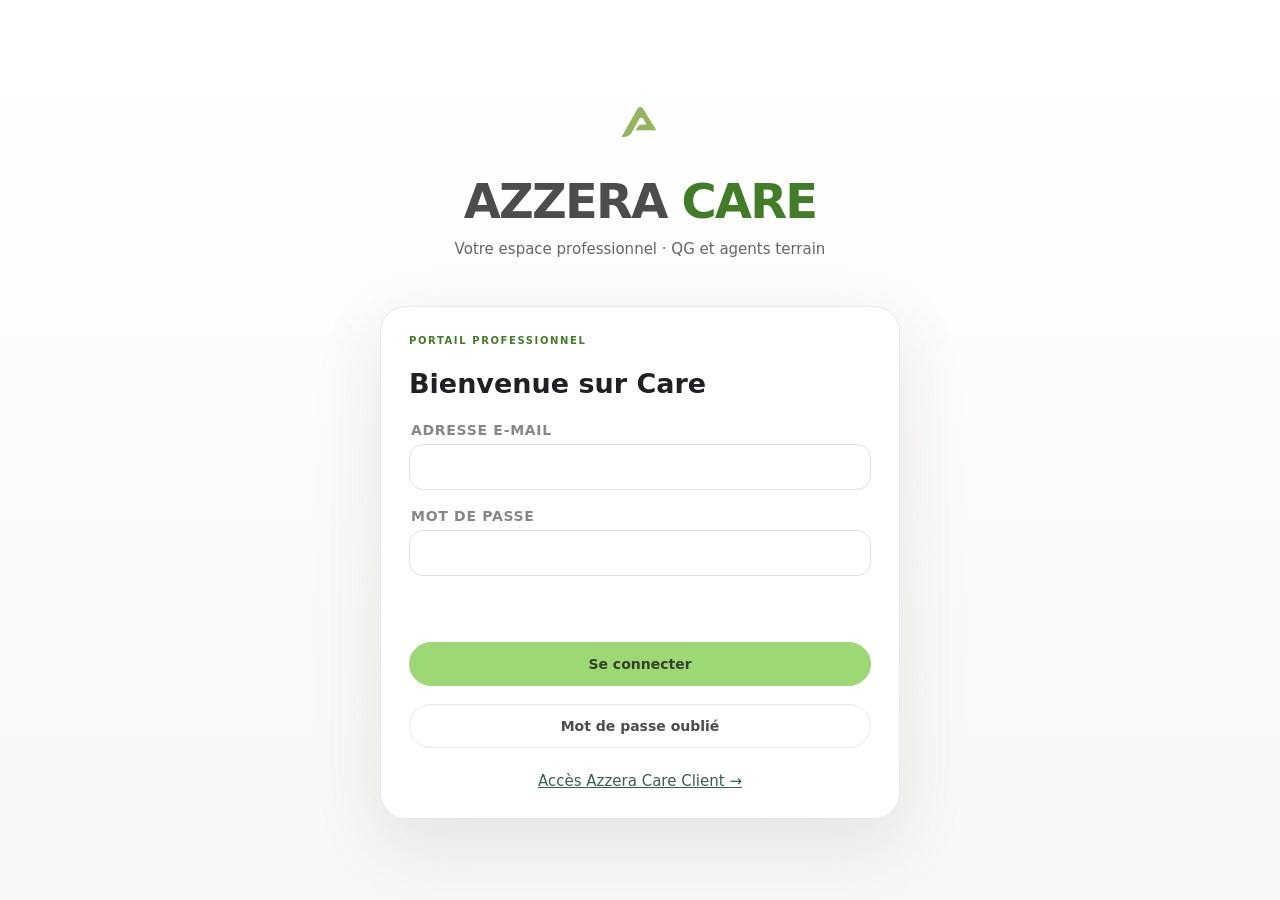
==== commit f27721c4: "Add files via upload" ====
--- a/index.html
+++ b/index.html
@@ -1 +1,44 @@
-<!doctype html><html lang="fr"><head><meta charset="utf-8"><meta name="viewport" content="width=device-width,initial-scale=1"><meta name="referrer" content="no-referrer"><meta name="robots" content="noindex,nofollow"><title>Azzera Care — Autorisation privée</title><link rel="icon" href="../assets/favicon-a.svg"><link rel="stylesheet" href="./style.css"><script src="../config.js" defer></script><script src="../vendor/supabase.js" defer></script><script src="./app.js" defer></script></head><body><main><header><span class="mark">A</span><div>AZZERA CARE<small>Connexion ChatGPT privée</small></div></header><h1 id="heading">Autorisation sécurisée</h1><p id="message" role="status">Vérification de votre session</p><form id="login" hidden><label>E-mail QG<input id="email" type="email" autocomplete="username" required></label><label>Mot de passe<input id="password" type="password" autocomplete="current-password" required></label><button type="submit">Se connecter</button></form><section id="content" hidden></section><div id="actions" hidden><label class="check"><input id="checked" type="checkbox">J’ai lu les informations ci-dessus et j’autorise cette action précise</label><div class="buttons"><button id="approve" disabled>Autoriser</button><button id="deny" class="secondary">Refuser</button></div></div><footer>Une proposition ne modifie rien avant votre accord et son exécution confirmée<br>Les horaires sont affichés en heure de Paris</footer></main></body></html>
+<!doctype html>
+<html lang="fr">
+<head>
+  <meta charset="UTF-8" />
+  <meta name="viewport" content="width=device-width, initial-scale=1.0, viewport-fit=cover" />
+  <meta name="theme-color" content="#f8faf8" />
+  <meta name="apple-mobile-web-app-capable" content="yes" />
+  <meta name="apple-mobile-web-app-status-bar-style" content="default" />
+  <meta name="apple-mobile-web-app-title" content="Azzera Care" />
+  <title>Azzera Care</title>
+  <meta property="og:title" content="Azzera Care" />
+  <meta property="og:type" content="website" />
+  <meta property="og:description" content="L’espace professionnel Azzera Care pour le QG et les agents" />
+  <meta name="twitter:title" content="Azzera Care" />
+  <meta name="twitter:card" content="summary" />
+  <script>
+    if(new URLSearchParams(location.search).get("portal")==="client"||location.pathname.endsWith("/client.html")){
+      document.title="Azzera Care Portail client";
+      for(const selector of ['meta[property="og:title"]','meta[name="twitter:title"]','meta[name="apple-mobile-web-app-title"]'])document.querySelector(selector)?.setAttribute("content",document.title);
+    }
+  </script>
+  <meta name="description" content="Azzera Care — application privée de pilotage, d'intervention et de traçabilité d'Azzera Services+." />
+  <link rel="manifest" href="./manifest.json" />
+  <link rel="icon" type="image/png" sizes="16x16" href="./assets/favicon-a-16.png" />
+  <link rel="icon" type="image/png" sizes="32x32" href="./assets/favicon-a-32.png" />
+  <link rel="icon" type="image/svg+xml" sizes="any" href="./assets/favicon-a.svg" />
+  <link rel="apple-touch-icon" sizes="180x180" href="./assets/icons/apple-touch-care-large.png" />
+  <link rel="stylesheet" href="./style.css" />
+</head>
+<body>
+  <div id="app">
+    <div class="boot-screen">
+      <img src="./assets/logo-azzera.png" alt="Azzera Services+" class="boot-logo" />
+      <div class="boot-wordmark">AZZERA <span>CARE</span></div>
+      <div class="boot-line"><span></span></div>
+    </div>
+  </div>
+  <div id="toast-root" class="toast-root" aria-live="polite"></div>
+  <script src="./vendor/supabase.js"></script>
+  <script src="./config.js"></script>
+  <script src="./register-sw.js"></script>
+  <script type="module" src="./app.js"></script>
+</body>
+</html>
--- a/style.css
+++ b/style.css
@@ -1 +1,600 @@
-:root{font-family:system-ui,-apple-system,sans-serif;color:#213e31;background:#f5f8f3;font-size:16px}*{box-sizing:border-box}body{margin:0;padding:30px 16px}main{max-width:900px;margin:auto;padding:clamp(20px,5vw,48px);background:white;border:1px solid #dce6d7;border-radius:24px}header{display:flex;align-items:center;gap:14px;font-weight:750;letter-spacing:2px}small{display:block;letter-spacing:0;font-weight:400;margin-top:4px}.mark{font-size:36px;color:#8bad54}h1{font-size:clamp(26px,5vw,36px);letter-spacing:-1px}h2{font-size:20px}p{line-height:1.6}label{display:block;margin:20px 0}input{display:block;width:100%;padding:14px;border:1px solid #c6d4bd;border-radius:12px;font:inherit;margin-top:8px}button{min-height:48px;padding:14px 22px;border:0;border-radius:14px;background:#9fcf68;color:#213e31;font:inherit;font-weight:700;cursor:pointer}button:disabled{opacity:.5;cursor:default}.secondary{background:#eef3e9}.buttons{display:flex;gap:12px;flex-wrap:wrap}.check{display:flex;gap:12px;align-items:start}.check input{width:22px;height:22px;margin:0;flex-shrink:0}article{margin:24px 0;padding:20px;border:1px solid #dce6d7;border-radius:16px}dl{display:grid;grid-template-columns:minmax(90px,1fr) minmax(0,3fr);gap:12px}dt{font-weight:650}dd{margin:0;white-space:pre-wrap;overflow-wrap:anywhere}.before{color:#5b6f60;font-size:.9em;display:block;margin-bottom:5px}footer{border-top:1px solid #dce6d7;margin-top:30px;padding-top:20px;line-height:1.6;font-size:13px}#message{white-space:pre-wrap;overflow-wrap:anywhere}[hidden]{display:none!important}button:focus-visible,input:focus-visible{outline:3px solid #476b30;outline-offset:3px}@media(max-width:500px){dl{grid-template-columns:1fr;gap:6px}dd{margin-bottom:12px}}
+:root{
+  --green:#9cd874;
+  --green-deep:#76b74d;
+  --green-soft:#eef8e8;
+  --graphite:#4c4c4c;
+  --ink:#202124;
+  --muted:#7b7d82;
+  --muted-2:#a5a6aa;
+  --bg:#f7f8f7;
+  --card:#ffffff;
+  --border:#e7e8e7;
+  --border-strong:#d8dad8;
+  --danger:#d84e4e;
+  --danger-soft:#fff1f1;
+  --warning:#c88a21;
+  --warning-soft:#fff7e8;
+  --blue:#4c78a8;
+  --blue-soft:#eef4fb;
+  --shadow:0 16px 44px rgba(38,44,39,.07);
+  --shadow-soft:0 8px 24px rgba(38,44,39,.055);
+  --radius-xl:28px;
+  --radius-lg:20px;
+  --radius-md:15px;
+  --safe-top:env(safe-area-inset-top, 0px);
+  --safe-bottom:env(safe-area-inset-bottom, 0px);
+}
+*{box-sizing:border-box}
+html,body{margin:0;min-height:100%;background:var(--bg);color:var(--ink);font-family:'Inter',system-ui,sans-serif}
+body{min-height:100vh}
+button,input,textarea,select{font:inherit}
+button{cursor:pointer}
+a{color:inherit;text-decoration:none}
+img{max-width:100%}
+.hidden{display:none!important}
+.muted{color:var(--muted)}
+.small{font-size:12px}
+.mono{font-variant-numeric:tabular-nums}
+.app-shell{min-height:100vh}
+.boot-screen{min-height:100vh;display:grid;place-content:center;justify-items:center;gap:14px;background:#fff}
+.boot-logo{width:150px;max-height:86px;object-fit:contain}
+.boot-wordmark{font:900 22px/1 'Montserrat','Inter',system-ui,sans-serif;letter-spacing:-.7px;color:var(--graphite)}
+.boot-wordmark span{color:var(--green-deep)}
+.boot-line{height:3px;width:180px;background:#edf0ed;border-radius:999px;overflow:hidden;margin-top:8px}
+.boot-line span{display:block;height:100%;width:45%;background:var(--green);border-radius:999px;animation:boot 1s infinite ease-in-out}
+@keyframes boot{0%{transform:translateX(-100%)}100%{transform:translateX(320%)}}
+
+/* Login */
+.login-screen{min-height:100vh;background:linear-gradient(180deg,#fff 0%,#f6f8f5 100%);padding:calc(34px + var(--safe-top)) 24px calc(34px + var(--safe-bottom));display:flex;align-items:center;justify-content:center}
+.login-wrap{width:min(1080px,100%)}
+.login-brand{text-align:center;margin-bottom:44px}
+.login-logo{height:82px;width:auto;object-fit:contain}
+.product-name{font:900 clamp(30px,5vw,48px)/1 'Montserrat','Inter',system-ui,sans-serif;letter-spacing:-1.8px;color:var(--graphite);margin-top:10px}
+.product-name span{color:var(--green-deep)}
+.login-tagline{margin:12px auto 0;color:var(--muted);max-width:650px;font-size:15px;line-height:1.65}
+.portal-grid{display:grid;grid-template-columns:repeat(3,1fr);gap:18px}
+.portal-card{appearance:none;border:1px solid var(--border);background:#fff;border-radius:24px;padding:28px;text-align:left;box-shadow:var(--shadow-soft);transition:.25s ease;min-height:235px;display:flex;flex-direction:column}
+.portal-card:hover{transform:translateY(-5px);box-shadow:var(--shadow);border-color:#cdd8c7}
+.portal-card.client{background:linear-gradient(155deg,#ffffff 0%,#f5faF2 100%)}
+.portal-kicker{font-size:11px;font-weight:800;letter-spacing:1.5px;text-transform:uppercase;color:var(--green-deep)}
+.portal-card h2{font:800 26px/1.05 'Montserrat','Inter',system-ui,sans-serif;letter-spacing:-.8px;margin:14px 0 8px;color:var(--graphite)}
+.portal-card p{margin:0;color:var(--muted);line-height:1.55;font-size:14px;flex:1}
+.portal-enter{display:flex;align-items:center;justify-content:space-between;margin-top:24px;font-weight:700;color:var(--graphite)}
+.portal-enter .circle{width:38px;height:38px;border-radius:50%;background:var(--green-soft);display:grid;place-items:center;color:var(--green-deep);font-size:18px}
+.login-demo{margin-top:20px;text-align:center;color:#9a9b9f;font-size:12px}
+
+/* Core layout */
+.desktop-shell{display:grid;grid-template-columns:256px 1fr;min-height:100vh}
+.sidebar{background:#3f4140;color:#fff;padding:24px 18px;position:sticky;top:0;height:100vh;display:flex;flex-direction:column}
+.sidebar-brand{display:flex;align-items:center;gap:11px;padding:5px 8px 25px;border-bottom:1px solid rgba(255,255,255,.09)}
+.sidebar-brand img{width:49px;height:49px;object-fit:contain;background:#fff;border-radius:14px;padding:4px}
+.sidebar-brand strong{font:800 17px/1.05 'Montserrat','Inter',system-ui,sans-serif}
+.sidebar-brand strong span{color:var(--green)}
+.sidebar-brand small{display:block;color:#b8bbb9;margin-top:4px;font-size:10px;text-transform:uppercase;letter-spacing:1px}
+.side-nav{display:grid;gap:5px;margin-top:20px;overflow:auto;padding-right:2px}
+.side-link{border:0;background:transparent;color:#dfe2e0;border-radius:13px;padding:12px 13px;display:flex;align-items:center;gap:12px;font-weight:600;font-size:13px;text-align:left;width:100%}
+.side-link:hover{background:rgba(255,255,255,.07)}
+.side-link.active{background:#fff;color:var(--graphite);box-shadow:0 8px 24px rgba(0,0,0,.12)}
+.side-icon{width:23px;text-align:center;font-size:16px}
+.sidebar-footer{margin-top:auto;padding:17px 8px 6px;border-top:1px solid rgba(255,255,255,.09)}
+.profile-mini{display:flex;gap:10px;align-items:center}
+.avatar{width:38px;height:38px;border-radius:50%;background:var(--green);color:var(--graphite);display:grid;place-items:center;font-weight:800}
+.profile-mini strong{font-size:12px;display:block}.profile-mini span{color:#aeb2af;font-size:10px}
+.content{min-width:0;padding:34px 38px 48px}
+.content-inner{max-width:1480px;margin:auto}
+.page-head{display:flex;align-items:flex-start;justify-content:space-between;gap:20px;margin-bottom:28px}
+.eyebrow{font-size:10px;text-transform:uppercase;letter-spacing:1.6px;font-weight:800;color:var(--green-deep);margin-bottom:7px}
+.page-head h1{font:800 clamp(28px,3vw,42px)/1.08 'Montserrat','Inter',system-ui,sans-serif;letter-spacing:-1.2px;margin:0;color:var(--graphite)}
+.page-head p{color:var(--muted);margin:8px 0 0;max-width:720px;line-height:1.55}
+.head-actions{display:flex;gap:10px;align-items:center;flex-wrap:wrap;justify-content:flex-end}
+
+.btn{border:1px solid var(--border);background:#fff;color:var(--graphite);border-radius:999px;padding:11px 16px;font-weight:700;font-size:13px;display:inline-flex;align-items:center;justify-content:center;gap:8px;transition:.18s ease}
+.btn:hover{transform:translateY(-1px);box-shadow:var(--shadow-soft)}
+.btn.primary{background:var(--green);border-color:var(--green);color:#34402d}
+.btn.dark{background:var(--graphite);border-color:var(--graphite);color:#fff}
+.btn.danger{background:var(--danger-soft);border-color:#f3caca;color:var(--danger)}
+.btn.full{width:100%}
+.btn.small{padding:8px 11px;font-size:11px}
+
+.grid{display:grid;gap:18px}.grid.kpi{grid-template-columns:repeat(4,minmax(0,1fr))}.grid.two{grid-template-columns:repeat(2,minmax(0,1fr))}.grid.three{grid-template-columns:repeat(3,minmax(0,1fr))}
+.card{background:var(--card);border:1px solid var(--border);border-radius:var(--radius-lg);box-shadow:var(--shadow-soft);padding:21px}
+.card.flush{padding:0;overflow:hidden}
+.card.dark{background:var(--graphite);border-color:var(--graphite);color:#fff}
+.card.soft{background:#fbfcfb}
+.card.green-soft{background:var(--green-soft);border-color:#dbeed0}
+.kpi-card{min-height:137px;display:flex;flex-direction:column;justify-content:space-between}
+.kpi-label{font-size:11px;color:var(--muted);font-weight:700;text-transform:uppercase;letter-spacing:.8px}
+.kpi-value{font:800 32px/1 'Montserrat','Inter',system-ui,sans-serif;letter-spacing:-1px;color:var(--graphite);margin-top:15px}
+.kpi-meta{font-size:11px;color:var(--muted);margin-top:7px}
+.kpi-dot{width:10px;height:10px;border-radius:50%;background:var(--green);display:inline-block;margin-right:5px}
+.section{margin-top:25px}
+.section-title{display:flex;align-items:center;justify-content:space-between;gap:12px;margin-bottom:12px}
+.section-title h2{font:800 18px/1.2 'Montserrat','Inter',system-ui,sans-serif;letter-spacing:-.4px;margin:0;color:var(--graphite)}
+.section-title p{margin:3px 0 0;color:var(--muted);font-size:12px}
+
+.status{display:inline-flex;align-items:center;gap:6px;padding:6px 10px;border-radius:999px;font-size:10px;font-weight:800;text-transform:uppercase;letter-spacing:.55px;white-space:nowrap}
+.status::before{content:'';width:6px;height:6px;border-radius:50%;background:currentColor}
+.status.green{background:var(--green-soft);color:#5f9e39}.status.orange{background:var(--warning-soft);color:var(--warning)}.status.red{background:var(--danger-soft);color:var(--danger)}.status.gray{background:#f1f2f2;color:#777b78}.status.blue{background:var(--blue-soft);color:var(--blue)}
+
+.list{display:grid;gap:10px}.list-row{display:flex;align-items:center;gap:14px;padding:14px 0;border-bottom:1px solid #eff0ef}.list-row:last-child{border-bottom:0}.list-main{min-width:0;flex:1}.list-main strong{display:block;font-size:13px;color:var(--graphite)}.list-main span{display:block;color:var(--muted);font-size:11px;margin-top:3px;white-space:nowrap;overflow:hidden;text-overflow:ellipsis}.list-side{text-align:right;font-size:11px;color:var(--muted)}
+.dot-avatar{width:39px;height:39px;border-radius:12px;background:#eef0ee;display:grid;place-items:center;font-weight:800;color:var(--graphite);flex:0 0 auto}.dot-avatar.green{background:var(--green-soft);color:#568e37}.dot-avatar.dark{background:var(--graphite);color:#fff}
+
+/* Planning */
+.planning-toolbar{display:flex;align-items:center;gap:9px;flex-wrap:wrap;margin-bottom:14px}.segmented{display:inline-flex;background:#eceeec;border-radius:999px;padding:4px}.segmented button{border:0;background:transparent;padding:7px 13px;border-radius:999px;color:var(--muted);font-size:11px;font-weight:700}.segmented button.active{background:#fff;color:var(--graphite);box-shadow:0 2px 8px rgba(0,0,0,.06)}
+.planning{display:grid;grid-template-columns:repeat(5,minmax(170px,1fr));gap:10px;overflow:auto;padding-bottom:6px}.day-col{background:#fff;border:1px solid var(--border);border-radius:18px;min-height:390px;padding:13px}.day-head{font-size:11px;font-weight:800;color:var(--muted);text-transform:uppercase;letter-spacing:.5px;padding-bottom:10px}.day-head strong{display:block;font:800 20px/1 'Montserrat','Inter',system-ui,sans-serif;color:var(--graphite);margin-top:3px}.mission-card{border:1px solid #e2e6e0;background:#fafcf9;border-radius:14px;padding:12px;margin-top:8px;position:relative}.mission-card::before{content:'';position:absolute;left:0;top:12px;bottom:12px;width:3px;border-radius:99px;background:var(--green)}.mission-card strong{display:block;font-size:11px;padding-left:5px}.mission-card span{display:block;font-size:10px;color:var(--muted);margin-top:3px;padding-left:5px}.mission-card .people{margin-top:7px;color:#59605a}
+
+/* Tables */
+.table-wrap{overflow:auto}.table{width:100%;border-collapse:collapse;min-width:720px}.table th{font-size:9px;text-transform:uppercase;letter-spacing:.9px;color:#9a9d9a;text-align:left;padding:11px 12px;border-bottom:1px solid var(--border)}.table td{padding:14px 12px;border-bottom:1px solid #eff0ef;font-size:12px;color:var(--graphite)}.table tr:last-child td{border-bottom:0}.table td strong{font-weight:700}
+
+/* Agent */
+.agent-shell{min-height:100vh;background:#f5f7f4;padding-bottom:calc(82px + var(--safe-bottom))}.agent-top{position:sticky;top:0;z-index:20;background:rgba(255,255,255,.9);backdrop-filter:blur(18px);border-bottom:1px solid rgba(0,0,0,.05);padding:calc(12px + var(--safe-top)) 18px 12px}.agent-top-inner{max-width:760px;margin:auto;display:flex;align-items:center;justify-content:space-between}.agent-brand{display:flex;align-items:center;gap:9px}.agent-brand img{width:43px;height:43px;object-fit:contain}.agent-brand strong{font:800 15px/1 'Montserrat','Inter',system-ui,sans-serif;color:var(--graphite)}.agent-brand strong span{color:var(--green-deep)}.agent-brand small{display:block;color:var(--muted);font-size:9px;margin-top:4px}.agent-main{max-width:760px;margin:auto;padding:20px 16px 34px}.agent-greeting{margin:8px 2px 18px}.agent-greeting h1{font:800 28px/1.08 'Montserrat','Inter',system-ui,sans-serif;letter-spacing:-.8px;margin:0;color:var(--graphite)}.agent-greeting p{margin:6px 0 0;color:var(--muted);font-size:13px}.current-job{background:linear-gradient(145deg,#454746,#393b3a);color:#fff;border-radius:25px;padding:23px;box-shadow:0 18px 40px rgba(30,33,31,.18)}.job-kicker{font-size:9px;text-transform:uppercase;letter-spacing:1.5px;font-weight:800;color:var(--green)}.current-job h2{font:800 22px/1.15 'Montserrat','Inter',system-ui,sans-serif;margin:10px 0 5px}.current-job p{font-size:12px;color:#c8cbca;margin:0}.job-meta{display:grid;grid-template-columns:repeat(2,1fr);gap:10px;margin-top:18px}.meta-cell{background:rgba(255,255,255,.07);border:1px solid rgba(255,255,255,.08);border-radius:14px;padding:11px}.meta-cell span{display:block;color:#aeb2b0;font-size:9px;text-transform:uppercase;letter-spacing:.7px}.meta-cell strong{display:block;margin-top:4px;font-size:12px}.progress{height:8px;background:rgba(255,255,255,.12);border-radius:999px;overflow:hidden;margin-top:17px}.progress>span{display:block;height:100%;background:var(--green);border-radius:999px}.progress-copy{display:flex;justify-content:space-between;color:#c7cac8;font-size:10px;margin-top:6px}.agent-action{margin-top:17px;background:var(--green);color:#33412d;border:0;border-radius:999px;width:100%;padding:14px;font-weight:800}.agent-section{margin-top:20px}.agent-section h3{font:800 15px/1.2 'Montserrat','Inter',system-ui,sans-serif;margin:0 0 10px;color:var(--graphite)}.agent-card{background:#fff;border:1px solid var(--border);border-radius:18px;padding:16px;box-shadow:var(--shadow-soft)}.bottom-nav{position:fixed;bottom:0;left:0;right:0;z-index:30;background:rgba(255,255,255,.94);backdrop-filter:blur(18px);border-top:1px solid #e7e9e7;padding:7px 8px calc(7px + var(--safe-bottom));display:flex;justify-content:center}.bottom-nav-inner{width:min(760px,100%);display:grid;grid-template-columns:repeat(5,1fr)}.bottom-link{border:0;background:transparent;color:#8e918f;padding:7px 4px;border-radius:11px;display:grid;gap:3px;place-items:center;font-size:9px;font-weight:700}.bottom-link i{font-style:normal;font-size:18px}.bottom-link.active{color:#527f38;background:var(--green-soft)}
+
+/* Intervention */
+.intervention-head{background:#fff;border:1px solid var(--border);border-radius:22px;padding:19px}.intervention-head h2{font:800 20px/1.15 'Montserrat','Inter',system-ui,sans-serif;margin:5px 0;color:var(--graphite)}.crew{display:flex;align-items:center;margin-top:14px}.crew-avatar{width:34px;height:34px;border:3px solid #fff;border-radius:50%;display:grid;place-items:center;background:var(--green-soft);color:#4f8132;font-weight:800;font-size:10px;margin-left:-7px}.crew-avatar:first-child{margin-left:0}.crew-copy{font-size:10px;color:var(--muted);margin-left:9px}.task-group{margin-top:16px}.task-group-title{font-size:11px;text-transform:uppercase;letter-spacing:.8px;font-weight:800;color:var(--muted);margin:0 0 8px 3px}.task{display:flex;align-items:flex-start;gap:12px;background:#fff;border:1px solid var(--border);border-radius:15px;padding:13px;margin-top:8px}.task-check{appearance:none;width:22px;height:22px;border:2px solid #cfd3cf;border-radius:7px;margin:0;flex:0 0 auto;display:grid;place-items:center}.task-check:checked{background:var(--green);border-color:var(--green)}.task-check:checked::after{content:'✓';font-size:13px;font-weight:900;color:#34402d}.task-copy{flex:1}.task-copy strong{display:block;font-size:12px;color:var(--graphite)}.task-copy span{display:block;font-size:10px;color:var(--muted);margin-top:3px}.task-done{font-size:9px;color:#5d973c;background:var(--green-soft);padding:5px 7px;border-radius:999px}.log-entry{display:flex;gap:12px;padding:11px 0;border-bottom:1px solid #eff0ef}.log-entry:last-child{border-bottom:0}.log-time{font-size:10px;color:#939693;width:42px;padding-top:2px}.log-dot{width:9px;height:9px;border-radius:50%;background:var(--green);margin-top:4px;flex:0 0 auto}.log-copy strong{display:block;font-size:11px}.log-copy span{display:block;font-size:10px;color:var(--muted);margin-top:3px}.photo-grid{display:grid;grid-template-columns:repeat(3,1fr);gap:8px}.photo-tile{aspect-ratio:1.3;background:linear-gradient(135deg,#dce3d7,#f1f4ef);border-radius:13px;position:relative;overflow:hidden;border:1px solid #e2e5e1}.photo-tile::after{content:'PHOTO';position:absolute;inset:0;display:grid;place-items:center;color:#7a8377;font-weight:800;font-size:10px;letter-spacing:1px}.photo-tile .tag{position:absolute;left:6px;bottom:6px;z-index:2;background:rgba(255,255,255,.88);border-radius:999px;padding:4px 6px;font-size:8px;font-weight:800;color:#565b56}
+
+/* Client */
+.client-shell{min-height:100vh;background:#fff;color:#2c2d2c}.client-top{position:sticky;top:0;z-index:20;background:rgba(255,255,255,.86);backdrop-filter:blur(22px);border-bottom:1px solid rgba(0,0,0,.05);padding:calc(12px + var(--safe-top)) 24px 12px}.client-top-inner{max-width:1120px;margin:auto;display:flex;align-items:center;justify-content:space-between;gap:20px}.client-brand{display:flex;align-items:center;gap:10px}.client-brand img{width:47px;height:47px;object-fit:contain}.client-brand strong{font:900 16px/1 'Montserrat','Inter',system-ui,sans-serif;color:var(--graphite)}.client-brand strong span{color:var(--green-deep)}.client-nav{display:flex;gap:7px}.client-nav button{border:0;background:transparent;border-radius:999px;padding:8px 12px;color:#858785;font-size:11px;font-weight:700}.client-nav button.active{background:#f2f6f0;color:#527f38}.client-account{display:flex;align-items:center;gap:9px}.client-main{max-width:1120px;margin:auto;padding:55px 24px 70px}.client-hero{margin-bottom:36px}.client-hero .eyebrow{color:#77a95a}.client-hero h1{font:800 clamp(34px,5vw,58px)/1.02 'Montserrat','Inter',system-ui,sans-serif;letter-spacing:-2px;margin:0;color:#3e403f;max-width:760px}.client-hero p{font-size:15px;color:#8a8c8a;margin:14px 0 0;max-width:680px}.all-good{margin-top:22px;display:inline-flex;align-items:center;gap:9px;background:#f3f9ef;color:#5d903f;border-radius:999px;padding:10px 14px;font-weight:700;font-size:12px}.client-summary{display:grid;grid-template-columns:1.3fr 1fr 1fr;gap:15px}.premium-card{border:1px solid #e8eae8;border-radius:24px;padding:23px;background:#fff;min-height:170px;box-shadow:0 10px 35px rgba(36,42,37,.045)}.premium-card.hero-card{background:linear-gradient(145deg,#f9fcf7,#eff7ea);border-color:#deebd7}.premium-label{font-size:9px;text-transform:uppercase;letter-spacing:1.2px;font-weight:800;color:#939693}.premium-card h3{font:800 20px/1.15 'Montserrat','Inter',system-ui,sans-serif;letter-spacing:-.45px;margin:12px 0 8px;color:#454745}.premium-value{font:800 31px/1 'Montserrat','Inter',system-ui,sans-serif;letter-spacing:-1px;color:#454745;margin-top:20px}.premium-meta{font-size:11px;color:#989a98;margin-top:7px}.premium-link{display:inline-flex;align-items:center;gap:7px;margin-top:20px;font-size:11px;font-weight:800;color:#679b48}.client-section{margin-top:44px}.client-section-head{display:flex;align-items:end;justify-content:space-between;gap:20px;margin-bottom:14px}.client-section-head h2{font:800 22px/1.2 'Montserrat','Inter',system-ui,sans-serif;letter-spacing:-.6px;margin:0;color:#454745}.client-section-head p{margin:5px 0 0;color:#9a9c9a;font-size:12px}.site-card{border:1px solid #e8eae8;border-radius:21px;padding:18px;display:flex;gap:14px;align-items:center}.site-icon{width:47px;height:47px;border-radius:15px;background:#f2f7ef;display:grid;place-items:center;font-size:20px}.site-card strong{display:block;font-size:12px;color:#454745}.site-card span{display:block;font-size:10px;color:#999c99;margin-top:4px}.site-state{margin-left:auto;text-align:right}.timeline{position:relative;padding-left:22px}.timeline::before{content:'';position:absolute;left:5px;top:6px;bottom:7px;width:1px;background:#e1e4e1}.timeline-item{position:relative;padding:0 0 18px 8px}.timeline-item:last-child{padding-bottom:0}.timeline-item::before{content:'';position:absolute;left:-21px;top:4px;width:9px;height:9px;border:2px solid #fff;border-radius:50%;background:var(--green);box-shadow:0 0 0 1px #d9ded6}.timeline-item time{font-size:9px;color:#999c99}.timeline-item strong{display:block;font-size:11px;color:#4c4e4c;margin-top:2px}.timeline-item p{font-size:10px;color:#919491;margin:3px 0 0}.work-list{display:grid;grid-template-columns:repeat(2,1fr);gap:7px}.work-item{padding:10px 11px;border-radius:12px;background:#fafbfa;border:1px solid #eceeec;font-size:10px;font-weight:700;color:#555855;display:flex;gap:8px;align-items:center}.work-item::before{content:'✓';width:18px;height:18px;border-radius:50%;display:grid;place-items:center;background:var(--green-soft);color:#60933f;font-size:9px}.request-form{display:grid;gap:12px}.field label{display:block;font-size:9px;font-weight:800;text-transform:uppercase;letter-spacing:.7px;color:#858885;margin:0 0 6px 2px}.input{width:100%;border:1px solid #dfe2df;background:#fff;border-radius:14px;padding:12px 13px;color:var(--graphite);outline:none}.input:focus{border-color:#b9d8a7;box-shadow:0 0 0 4px rgba(156,216,116,.13)}textarea.input{min-height:120px;resize:vertical}
+
+/* Modals / toast */
+.modal-backdrop{position:fixed;inset:0;background:rgba(31,34,32,.42);backdrop-filter:blur(4px);display:grid;place-items:center;z-index:100;padding:20px}.modal{width:min(560px,100%);max-height:90vh;overflow:auto;background:#fff;border-radius:24px;padding:22px;box-shadow:0 30px 80px rgba(0,0,0,.22)}.modal-head{display:flex;align-items:center;justify-content:space-between;gap:15px;margin-bottom:16px}.modal-head h3{font:800 19px/1.2 'Montserrat','Inter',system-ui,sans-serif;margin:0}.icon-btn{width:36px;height:36px;border-radius:50%;border:1px solid var(--border);background:#fff;display:grid;place-items:center}.toast-root{position:fixed;z-index:150;right:18px;bottom:18px;display:grid;gap:8px}.toast{background:#3f4140;color:#fff;border-radius:14px;padding:12px 14px;box-shadow:var(--shadow);font-size:11px;max-width:320px}.toast.success{background:#527f38}.toast.error{background:#a84747}
+
+@media(max-width:1050px){.grid.kpi{grid-template-columns:repeat(2,1fr)}.grid.three{grid-template-columns:repeat(2,1fr)}.client-summary{grid-template-columns:1fr 1fr}.client-summary .hero-card{grid-column:1/-1}}
+@media(max-width:820px){.portal-grid{grid-template-columns:1fr}.portal-card{min-height:190px}.desktop-shell{display:block}.sidebar{display:none}.content{padding:24px 16px 90px}.page-head{display:block}.head-actions{justify-content:flex-start;margin-top:14px}.grid.two,.grid.three{grid-template-columns:1fr}.client-nav{display:none}.client-main{padding:36px 16px 90px}.client-summary{grid-template-columns:1fr}.client-summary .hero-card{grid-column:auto}.work-list{grid-template-columns:1fr}.premium-card{min-height:auto}}
+@media(max-width:520px){.login-screen{padding-left:14px;padding-right:14px}.login-brand{margin-bottom:26px}.portal-card{padding:22px}.grid.kpi{grid-template-columns:1fr 1fr;gap:10px}.kpi-card{min-height:120px}.kpi-value{font-size:25px}.content{padding-left:12px;padding-right:12px}.client-top{padding-left:14px;padding-right:14px}.client-account .client-name{display:none}.client-hero h1{font-size:37px}.photo-grid{grid-template-columns:repeat(2,1fr)}}
+@media print{.sidebar,.client-top,.agent-top,.bottom-nav,.head-actions,.btn,.client-nav{display:none!important}.desktop-shell{display:block}.content,.client-main,.agent-main{padding:0}.card,.premium-card{box-shadow:none;break-inside:avoid}body{background:#fff}}
+
+/* V1.2 — vraie ergonomie application mobile */
+.qg-mobile-top,.qg-bottom-nav,.qg-mobile-only{display:none}
+.qg-more-grid{display:grid;grid-template-columns:repeat(2,1fr);gap:10px}
+.qg-more-item{border:1px solid var(--border);background:#fbfcfb;border-radius:17px;padding:17px 12px;min-height:92px;text-align:left;color:var(--graphite);display:flex;flex-direction:column;justify-content:space-between}
+.qg-more-item span{font-size:21px;color:var(--green-deep)}
+.qg-more-item strong{font:700 12px 'Montserrat','Inter',system-ui,sans-serif}
+.mobile-mission-list{display:grid;gap:10px}
+.mobile-mission-card{background:#fff;border:1px solid var(--border);border-radius:18px;padding:15px;box-shadow:var(--shadow-soft)}
+.mobile-mission-top{display:flex;justify-content:space-between;align-items:flex-start;gap:10px}
+.mobile-mission-top h3{font:800 15px/1.15 'Montserrat','Inter',system-ui,sans-serif;margin:5px 0 0;color:var(--graphite)}
+.mobile-time{font-size:10px;font-weight:700;color:var(--muted)}
+.mobile-mission-card>p{font-size:11px;color:var(--muted);margin:8px 0 11px}
+.mobile-mission-meta{display:flex;gap:8px;flex-wrap:wrap;margin-bottom:12px}
+.mobile-mission-meta span{font-size:9px;background:#f5f6f5;border:1px solid #eceeec;border-radius:999px;padding:6px 8px;color:#6e726e}
+.mobile-day-strip{display:grid;grid-template-columns:repeat(5,1fr);gap:7px;margin:4px 0 17px}
+.mobile-day{border:1px solid var(--border);background:#fff;border-radius:15px;padding:10px 4px;color:var(--muted);display:grid;gap:4px;place-items:center}
+.mobile-day span{font-size:9px;font-weight:700}
+.mobile-day strong{font:800 16px 'Montserrat','Inter',system-ui,sans-serif;color:var(--graphite)}
+.mobile-day.active{background:var(--graphite);border-color:var(--graphite);color:#d8dbd9}
+.mobile-day.active strong{color:#fff}
+.mobile-date-label{display:flex;justify-content:space-between;align-items:end;margin-bottom:10px;padding:0 2px}
+.mobile-date-label strong{font:800 14px 'Montserrat','Inter',system-ui,sans-serif;color:var(--graphite)}
+.mobile-date-label span{font-size:10px;color:var(--muted)}
+
+.agent-mission-dock{display:none}
+.agent-day-tabs{display:grid;grid-template-columns:repeat(4,1fr);gap:7px;margin-bottom:12px}
+.agent-day-tabs button{border:1px solid var(--border);background:#fff;border-radius:15px;padding:9px 4px;display:grid;place-items:center;gap:3px;color:var(--muted)}
+.agent-day-tabs button span{font-size:9px;font-weight:700}
+.agent-day-tabs button strong{font:800 16px 'Montserrat','Inter',system-ui,sans-serif;color:var(--graphite)}
+.agent-day-tabs button.active{background:var(--graphite);border-color:var(--graphite);color:#dfe2df}
+.agent-day-tabs button.active strong{color:#fff}
+.agent-schedule{display:grid;gap:9px}
+.agent-schedule-card{width:100%;border:1px solid var(--border);background:#fff;border-radius:17px;padding:13px;text-align:left;display:grid;grid-template-columns:58px 1fr auto;align-items:center;gap:10px;box-shadow:var(--shadow-soft)}
+.schedule-time{font-size:10px;font-weight:800;color:var(--green-deep);line-height:1.35}
+.agent-schedule-card strong{font-size:12px;color:var(--graphite);display:block}
+.agent-schedule-card small{font-size:9px;color:var(--muted);display:block;margin-top:3px}
+.agent-schedule-card em{font-style:normal;font-size:9px;color:#667066;display:block;margin-top:6px}
+
+@media(max-width:820px){
+  body{overscroll-behavior-y:none}
+  .qg-app{min-height:100vh;padding-bottom:calc(73px + var(--safe-bottom));background:var(--bg)}
+  .qg-mobile-top{display:flex;position:sticky;top:0;z-index:40;height:calc(64px + var(--safe-top));padding:calc(10px + var(--safe-top)) 14px 10px;background:rgba(255,255,255,.94);backdrop-filter:blur(20px);border-bottom:1px solid rgba(0,0,0,.055);align-items:center;justify-content:space-between}
+  .qg-mobile-brand{display:flex;align-items:center;gap:9px}
+  .qg-mobile-brand img{width:40px;height:40px;object-fit:contain}
+  .qg-mobile-brand strong{font:900 14px/1 'Montserrat','Inter',system-ui,sans-serif;color:var(--graphite)}
+  .qg-mobile-brand strong span{color:var(--green-deep)}
+  .qg-mobile-brand small{display:block;font-size:8px;color:var(--muted);margin-top:4px;text-transform:uppercase;letter-spacing:.8px}
+  .qg-menu-btn{width:42px;height:42px;font-size:17px}
+  .qg-bottom-nav{display:flex;position:fixed;left:0;right:0;bottom:0;z-index:45;background:rgba(255,255,255,.96);backdrop-filter:blur(20px);border-top:1px solid #e5e8e5;padding:6px 8px calc(6px + var(--safe-bottom));justify-content:center}
+  .qg-bottom-nav-inner{width:100%;max-width:760px;display:grid;grid-template-columns:repeat(5,1fr)}
+  .qg-bottom-link{min-height:52px;border:0;background:transparent;border-radius:12px;color:#8d918e;display:grid;place-items:center;gap:2px;padding:5px 2px;font-size:9px;font-weight:700}
+  .qg-bottom-link i{font-style:normal;font-size:18px;line-height:1}
+  .qg-bottom-link.active{background:var(--green-soft);color:#557f3b}
+  .qg-mobile-only{display:block}
+  .qg-desktop-only{display:none!important}
+  .content{padding:18px 13px 18px}
+  .page-head{margin-bottom:18px}
+  .page-head .eyebrow{font-size:8px;margin-bottom:5px}
+  .page-head h1{font-size:26px;letter-spacing:-.7px}
+  .page-head p{font-size:11px;line-height:1.45;margin-top:5px}
+  .head-actions{display:flex;overflow-x:auto;flex-wrap:nowrap;justify-content:flex-start;padding-bottom:2px;scrollbar-width:none}
+  .head-actions::-webkit-scrollbar{display:none}
+  .head-actions .btn{white-space:nowrap;min-height:40px}
+  .grid.kpi{grid-template-columns:repeat(2,minmax(0,1fr));gap:9px}
+  .kpi-card{min-height:112px;padding:15px;border-radius:17px}
+  .kpi-label{font-size:8px;line-height:1.3}
+  .kpi-value{font-size:25px;margin-top:10px}
+  .kpi-meta{font-size:9px;line-height:1.3}
+  .section{margin-top:18px}
+  .section-title{align-items:end;margin-bottom:9px}
+  .section-title h2{font-size:15px}
+  .section-title p{font-size:10px}
+  .section-title>.btn{min-height:38px}
+  .card{padding:15px;border-radius:17px}
+  .list-row{gap:10px;padding:12px 0;align-items:flex-start}
+  .list-main strong{font-size:11px;line-height:1.3}
+  .list-main span{font-size:9px;line-height:1.35}
+  .status{font-size:8px;padding:5px 7px;letter-spacing:.35px}
+  .dot-avatar{width:35px;height:35px;border-radius:11px;font-size:10px}
+  .planning-toolbar{display:flex;overflow-x:auto;flex-wrap:nowrap;margin:0 -1px 13px;padding-bottom:3px;scrollbar-width:none}
+  .planning-toolbar::-webkit-scrollbar{display:none}
+  .planning-toolbar>*{flex:0 0 auto}
+  .segmented button{min-height:34px}
+  .modal-backdrop{align-items:end;padding:0}
+  .modal{width:100%;max-height:88vh;border-radius:24px 24px 0 0;padding:20px 16px calc(20px + var(--safe-bottom))}
+
+  .agent-shell{padding-bottom:calc(78px + var(--safe-bottom))}
+  .agent-shell.mission-open{padding-bottom:calc(146px + var(--safe-bottom))}
+  .agent-top{padding-left:14px;padding-right:14px}
+  .agent-brand img{width:39px;height:39px}
+  .agent-main{padding:16px 13px 24px}
+  .agent-greeting{margin:5px 2px 14px}
+  .agent-greeting h1{font-size:25px}
+  .current-job{padding:19px;border-radius:21px}
+  .current-job h2{font-size:20px}
+  .agent-action{min-height:47px}
+  .task{padding:13px 11px;min-height:56px;align-items:center}
+  .task-check{width:25px;height:25px;border-radius:8px}
+  .task-copy strong{font-size:11px;line-height:1.35}
+  .task-copy span{font-size:9px;line-height:1.3}
+  .agent-mission-dock{display:grid;grid-template-columns:1fr 1.25fr 1.2fr;position:fixed;left:8px;right:8px;bottom:calc(66px + var(--safe-bottom));z-index:34;gap:6px;background:rgba(255,255,255,.96);backdrop-filter:blur(20px);border:1px solid #e4e7e4;border-radius:18px;padding:7px;box-shadow:0 12px 35px rgba(38,44,39,.16)}
+  .agent-mission-dock button{border:0;background:#f3f5f3;color:var(--graphite);border-radius:12px;min-height:45px;font-size:9px;font-weight:800;display:flex;align-items:center;justify-content:center;gap:5px}
+  .agent-mission-dock button span{font-size:14px}
+  .agent-mission-dock .finish{background:var(--graphite);color:#fff}
+  .bottom-link{min-height:50px}
+  .bottom-link i{font-size:19px}
+  .agent-schedule-card{grid-template-columns:52px 1fr;position:relative;padding-right:11px}
+  .agent-schedule-card>.status{grid-column:2;margin-top:2px;justify-self:start}
+}
+
+@media(max-width:390px){
+  .grid.kpi{grid-template-columns:1fr 1fr}
+  .kpi-card{padding:13px}
+  .kpi-value{font-size:22px}
+  .qg-bottom-link span,.bottom-link span{font-size:8px}
+  .agent-mission-dock{grid-template-columns:1fr 1fr 1fr}
+  .agent-mission-dock button{font-size:8px}
+  .mobile-mission-meta{display:grid;grid-template-columns:1fr}
+}
+@media print{.qg-mobile-top,.qg-bottom-nav,.agent-mission-dock{display:none!important}}
+
+/* =====================================================
+   V1.3 — PREMIUM UI / DRAWER LATÉRAL TYPE SENTINELLE
+   ===================================================== */
+.ui-icon{width:20px;height:20px;display:block;flex:0 0 auto}
+.premium-shell{min-height:100vh;background:
+  radial-gradient(circle at 78% 0%,rgba(156,216,116,.12),transparent 27rem),
+  linear-gradient(180deg,#f8faf8 0%,#f4f6f4 100%)}
+.premium-sidebar,.agent-sidebar,.app-drawer{background:linear-gradient(180deg,#424644 0%,#343735 100%);color:#fff}
+.premium-sidebar{box-shadow:18px 0 50px rgba(28,32,29,.07);z-index:30}
+.premium-sidebar .sidebar-brand,.agent-sidebar .sidebar-brand{border-bottom-color:rgba(255,255,255,.08)}
+.premium-sidebar .side-link,.agent-sidebar .side-link{position:relative;min-height:47px;color:#d9ddda;border:1px solid transparent}
+.premium-sidebar .side-link:hover,.agent-sidebar .side-link:hover{background:rgba(255,255,255,.065);color:#fff}
+.premium-sidebar .side-link.active,.agent-sidebar .side-link.active{background:linear-gradient(135deg,rgba(156,216,116,.20),rgba(156,216,116,.10));color:#fff;border-color:rgba(156,216,116,.18);box-shadow:none}
+.premium-sidebar .side-link.active::before,.agent-sidebar .side-link.active::before{content:"";position:absolute;left:-7px;top:11px;bottom:11px;width:3px;border-radius:8px;background:var(--green)}
+.premium-sidebar .side-icon,.agent-sidebar .side-icon{width:21px;color:#aeb5b0}.premium-sidebar .side-link.active .side-icon,.agent-sidebar .side-link.active .side-icon{color:var(--green)}
+.premium-sidebar .sidebar-brand img,.agent-sidebar .sidebar-brand img{background:#fff;border-radius:15px;padding:5px;box-shadow:0 8px 24px rgba(0,0,0,.15)}
+.premium-content{padding-top:30px}
+.premium-page-head{padding:4px 0 8px}
+.premium-page-head h1{letter-spacing:-1.45px}
+.premium-page-head::after{content:"";position:absolute;display:none}
+.card,.mobile-mission-card,.agent-card,.intervention-head{border-color:#e4e8e4;box-shadow:0 10px 28px rgba(39,46,40,.055)}
+.kpi-card{position:relative;overflow:hidden}
+.kpi-card::after{content:"";position:absolute;width:90px;height:90px;border-radius:50%;right:-38px;top:-44px;background:rgba(156,216,116,.12)}
+.kpi-card:hover{transform:translateY(-2px);box-shadow:0 14px 36px rgba(39,46,40,.08);transition:.2s ease}
+
+/* Header mobile premium */
+.mobile-appbar{display:none}
+.menu-toggle,.top-icon,.drawer-close{appearance:none;border:1px solid rgba(0,0,0,.065);background:#fff;color:var(--graphite);display:grid;place-items:center;width:44px;height:44px;border-radius:14px;padding:0;box-shadow:0 6px 18px rgba(34,40,35,.055)}
+.top-icon{position:relative}.top-icon i{position:absolute;right:8px;top:8px;width:7px;height:7px;border-radius:50%;background:var(--green-deep);border:2px solid #fff}
+.mobile-appbar-brand{display:flex;align-items:center;gap:9px;min-width:0}.mobile-appbar-brand img{width:38px;height:38px;object-fit:contain}.mobile-appbar-brand strong{font:900 13px/1 'Montserrat','Inter',system-ui,sans-serif;color:var(--graphite)}.mobile-appbar-brand strong span{color:var(--green-deep)}.mobile-appbar-brand small{display:block;color:var(--muted);font-size:8px;text-transform:uppercase;letter-spacing:.8px;margin-top:4px}
+
+/* Drawer */
+.drawer-backdrop{position:fixed;inset:0;z-index:98;background:rgba(23,27,24,.48);backdrop-filter:blur(4px);opacity:0;pointer-events:none;transition:opacity .24s ease}
+.app-drawer{position:fixed;left:0;top:0;bottom:0;z-index:99;width:min(330px,88vw);padding:calc(17px + var(--safe-top)) 14px calc(16px + var(--safe-bottom));transform:translateX(-104%);transition:transform .26s cubic-bezier(.22,.75,.18,1);box-shadow:25px 0 60px rgba(20,24,21,.28);display:flex;flex-direction:column;overflow:auto}
+.drawer-open .drawer-backdrop{opacity:1;pointer-events:auto}.drawer-open .app-drawer{transform:translateX(0)}
+.drawer-head{display:flex;align-items:center;justify-content:space-between;gap:10px;padding:4px 2px 18px;border-bottom:1px solid rgba(255,255,255,.09)}
+.drawer-brand{display:flex;align-items:center;gap:10px;min-width:0}.drawer-brand img{width:47px;height:47px;object-fit:contain;background:#fff;padding:4px;border-radius:14px}.drawer-brand strong{display:block;font:900 15px/1 'Montserrat','Inter',system-ui,sans-serif;color:#fff}.drawer-brand strong span{color:var(--green)}.drawer-brand small{display:block;margin-top:5px;color:#aeb4b0;font-size:9px;text-transform:uppercase;letter-spacing:.9px}.drawer-close{width:40px;height:40px;background:rgba(255,255,255,.06);color:#fff;border-color:rgba(255,255,255,.09);box-shadow:none}
+.drawer-nav{display:grid;gap:6px;padding:16px 0}.drawer-link{border:1px solid transparent;background:transparent;color:#d8ddda;border-radius:14px;min-height:50px;padding:0 13px;display:grid;grid-template-columns:25px 1fr auto;gap:10px;align-items:center;text-align:left;font-size:12px;font-weight:650;width:100%}.drawer-link .drawer-icon{color:#aeb5b0}.drawer-link b{font-size:20px;font-weight:400;color:#777f79}.drawer-link:hover{background:rgba(255,255,255,.055)}.drawer-link.active{background:rgba(156,216,116,.14);border-color:rgba(156,216,116,.16);color:#fff}.drawer-link.active .drawer-icon{color:var(--green)}.drawer-link.active b{color:var(--green)}
+.drawer-footer{margin-top:auto;border-top:1px solid rgba(255,255,255,.09);padding-top:15px}.drawer-profile{display:flex;align-items:center;gap:10px;padding:0 9px 11px}.drawer-profile strong{display:block;font-size:11px}.drawer-profile span{display:block;color:#aeb4b0;font-size:9px;margin-top:2px}.logout-link{margin-top:3px;color:#c6cbc8}.logout-link b{display:none}
+
+/* Agent premium */
+.agent-desktop-layout{min-height:100vh;display:grid;grid-template-columns:238px minmax(0,1fr)}
+.agent-sidebar{position:sticky;top:0;height:100vh;padding:24px 18px;display:flex;flex-direction:column}.agent-sidebar .side-nav{margin-top:20px}.agent-sidebar .sidebar-footer{margin-top:auto}
+.premium-agent-top{display:none}
+.agent-main{max-width:980px;width:100%;padding:34px 34px 54px}
+.agent-greeting{display:flex;align-items:flex-end;justify-content:space-between;gap:14px}.agent-overline{display:block;color:var(--green-deep);font-size:9px;text-transform:uppercase;letter-spacing:1.1px;font-weight:800;margin-bottom:5px}.agent-menu-card{display:none}
+.premium-job{background:linear-gradient(145deg,#454a47 0%,#343836 100%);box-shadow:0 20px 55px rgba(31,37,33,.2);position:relative;overflow:hidden}.premium-job::after{content:"";position:absolute;width:190px;height:190px;border-radius:50%;right:-80px;top:-95px;background:rgba(156,216,116,.10)}
+.premium-job>*{position:relative;z-index:1}
+.agent-mission-dock .ui-icon{width:17px;height:17px}
+
+/* Mobile drawer experience */
+@media(max-width:820px){
+  .desktop-shell{display:block}.sidebar{display:none!important}
+  .qg-app{padding-bottom:0!important}.qg-bottom-nav{display:none!important}.qg-mobile-top{display:none!important}
+  .mobile-appbar{display:flex;position:sticky;top:0;z-index:45;height:calc(68px + var(--safe-top));padding:calc(11px + var(--safe-top)) 13px 11px;align-items:center;justify-content:space-between;background:rgba(248,250,248,.92);backdrop-filter:blur(22px) saturate(1.2);border-bottom:1px solid rgba(67,75,69,.065)}
+  .premium-content{padding:18px 13px 28px}.content-inner{max-width:none}
+  .premium-page-head{padding-top:2px}.premium-page-head h1{font-size:27px}.premium-page-head p{font-size:11px;max-width:95%}
+  .head-actions{margin-top:4px}
+  .qg-mobile-only{display:block}.qg-desktop-only{display:none!important}
+  .grid.kpi{gap:10px}.kpi-card{border-radius:20px;min-height:118px}.section>.grid.two{grid-template-columns:1fr}
+  .mobile-mission-card{border-radius:20px;padding:16px}
+  .mobile-mission-card:active{transform:scale(.995)}
+  .planning-toolbar{padding-top:2px}
+
+  .agent-desktop-layout{display:block;min-height:0}.agent-sidebar{display:none}
+  .premium-agent-top{display:block;position:sticky;top:0;z-index:45;height:calc(68px + var(--safe-top));padding:calc(11px + var(--safe-top)) 13px 11px;background:rgba(248,250,248,.92);backdrop-filter:blur(22px) saturate(1.2);border-bottom:1px solid rgba(67,75,69,.065)}
+  .agent-top-inner{height:46px;display:grid;grid-template-columns:44px 1fr 44px;align-items:center;gap:10px}.agent-brand{justify-self:center}.agent-brand img{width:37px;height:37px}.agent-brand strong{font-size:13px}.agent-brand small{text-transform:uppercase;letter-spacing:.7px;font-size:8px}.agent-brand{gap:7px}
+  .agent-main{max-width:none;padding:17px 13px 28px}
+  .agent-shell{padding-bottom:0}.agent-shell.mission-open{padding-bottom:calc(79px + var(--safe-bottom))}
+  .agent-greeting{align-items:center;margin-bottom:15px}.agent-greeting h1{font-size:26px}.agent-greeting p{font-size:11px}.agent-menu-card{display:flex;align-items:center;gap:5px;border:1px solid var(--border);background:#fff;border-radius:13px;padding:9px 10px;color:var(--graphite);font-size:9px;font-weight:750}.agent-menu-card .ui-icon{width:17px;height:17px}
+  .bottom-nav{display:none!important}
+  .agent-mission-dock{display:grid;grid-template-columns:.8fr 1.2fr 1fr;left:10px;right:10px;bottom:calc(10px + var(--safe-bottom));padding:7px;border-radius:19px;z-index:55;box-shadow:0 15px 40px rgba(34,40,35,.2)}
+  .agent-mission-dock button{min-height:48px;border-radius:13px;display:flex;gap:6px;flex-direction:row;font-size:9px}.agent-mission-dock button:first-child{background:var(--green-soft);color:#557f3b}.agent-mission-dock .finish{background:#3f4541}
+  .current-job{border-radius:24px}.intervention-head{border-radius:21px}
+  .task{border-radius:16px}.agent-card{border-radius:20px}
+}
+@media(min-width:821px){.app-drawer,.drawer-backdrop{display:none!important}}
+@media(max-width:390px){
+  .mobile-appbar-brand strong,.agent-brand strong{font-size:12px}.mobile-appbar-brand img,.agent-brand img{width:35px;height:35px}
+  .menu-toggle,.top-icon{width:41px;height:41px;border-radius:13px}.agent-top-inner{grid-template-columns:41px 1fr 41px}
+  .grid.kpi{grid-template-columns:1fr 1fr}.kpi-card{padding:14px}.kpi-value{font-size:23px}
+  .agent-mission-dock{grid-template-columns:.75fr 1.2fr 1fr}.agent-mission-dock button{font-size:8px}
+}
+@media print{.mobile-appbar,.app-drawer,.drawer-backdrop,.agent-sidebar,.premium-agent-top{display:none!important}.agent-desktop-layout{display:block}}
+
+/* =========================================================
+   V1.4 — PRODUCT POLISH
+   ========================================================= */
+:root{
+  --shadow-card:0 14px 38px rgba(39,46,40,.065);
+  --shadow-float:0 24px 70px rgba(26,32,28,.16);
+}
+html{scroll-behavior:smooth}
+body{-webkit-tap-highlight-color:transparent}
+button,.card,.premium-card,.task,.next-op-card,.site-card{transition:transform .2s ease,box-shadow .2s ease,border-color .2s ease,background .2s ease}
+button:active{transform:scale(.985)}
+.page-enter{opacity:0;transform:translateY(5px);transition:opacity .34s ease,transform .34s cubic-bezier(.22,.75,.18,1)}
+.page-enter.visible{opacity:1;transform:none}
+.progress>span{transition:width .65s cubic-bezier(.22,.8,.2,1)}
+
+/* QG — cockpit */
+.ops-hero{display:grid;grid-template-columns:minmax(0,1.4fr) minmax(290px,.6fr);gap:20px;background:linear-gradient(135deg,#424744 0%,#343936 62%,#3f493c 100%);color:#fff;border-radius:28px;padding:28px;box-shadow:0 20px 55px rgba(31,37,33,.18);overflow:hidden;position:relative}
+.ops-hero::after{content:"";position:absolute;width:310px;height:310px;border-radius:50%;right:-135px;top:-175px;background:radial-gradient(circle,rgba(156,216,116,.22),rgba(156,216,116,0) 68%)}
+.ops-hero-copy,.ops-hero-status{position:relative;z-index:1}
+.ops-live-dot{display:inline-flex;align-items:center;gap:7px;font-size:9px;font-weight:800;letter-spacing:1.15px;text-transform:uppercase;color:#d8ddd9}
+.ops-live-dot span{width:8px;height:8px;border-radius:50%;background:var(--green);box-shadow:0 0 0 5px rgba(156,216,116,.10);animation:livePulse 1.7s infinite}
+@keyframes livePulse{0%,100%{box-shadow:0 0 0 5px rgba(156,216,116,.08)}50%{box-shadow:0 0 0 10px rgba(156,216,116,0)}}
+.ops-hero h2{font:800 clamp(26px,3vw,39px)/1.08 'Montserrat','Inter',sans-serif;letter-spacing:-1.2px;margin:14px 0 9px;color:#fff}
+.ops-hero p{margin:0;color:#c6cbc8;font-size:13px;line-height:1.6;max-width:620px}
+.ops-hero-actions{display:flex;gap:9px;flex-wrap:wrap;margin-top:20px}.ops-hero .btn.dark{background:#fff;color:#394039;border-color:#fff}.ops-hero .btn:not(.dark){background:rgba(255,255,255,.08);border-color:rgba(255,255,255,.13);color:#fff;box-shadow:none}
+.ops-hero-status{display:flex;flex-direction:column;justify-content:center;align-items:flex-end;text-align:right;padding-left:20px;border-left:1px solid rgba(255,255,255,.10)}
+.ops-score strong{display:block;font:900 52px/1 'Montserrat','Inter',sans-serif;letter-spacing:-2px;color:#fff}.ops-score span{display:block;font-size:10px;color:#aeb5b0;text-transform:uppercase;letter-spacing:1px;margin-top:3px}.ops-status-line{display:flex;justify-content:flex-end;gap:6px;flex-wrap:wrap;margin-top:16px}.ops-hero-status small{margin-top:12px;color:#929b95;font-size:9px}
+.polish-kpis{margin-top:18px}.polish-kpis .kpi-card{min-height:122px;background:rgba(255,255,255,.93);backdrop-filter:blur(12px)}
+.live-ops-grid{display:grid;grid-template-columns:minmax(0,1.3fr) minmax(330px,.7fr);gap:18px}
+.live-operation{padding:22px}.live-pill{display:inline-flex;align-items:center;gap:7px;font-size:9px;font-weight:800;color:#57843c;background:var(--green-soft);padding:7px 10px;border-radius:999px}.live-pill i{width:7px;height:7px;border-radius:50%;background:var(--green-deep);animation:livePulse 1.7s infinite}
+.live-operation-main{display:grid;grid-template-columns:86px 1fr auto;align-items:center;gap:17px;padding:12px 0 7px}.live-time{padding-right:14px;border-right:1px solid var(--border)}.live-time strong{display:block;font:850 24px/1 'Montserrat','Inter',sans-serif;color:var(--graphite)}.live-time span{display:block;font-size:10px;color:var(--muted);margin-top:6px}.live-copy h3{font:800 19px/1.15 'Montserrat','Inter',sans-serif;margin:3px 0 5px;color:var(--graphite)}.live-copy p{margin:0;font-size:10px;color:var(--muted)}.live-progress-ring{width:82px;height:82px;border-radius:50%;display:grid;place-content:center;text-align:center;background:radial-gradient(circle at center,#fff 57%,transparent 58%),conic-gradient(var(--green) calc(var(--progress,67)*1%),#edf0ed 0);box-shadow:inset 0 0 0 1px #edf0ed}.live-progress-ring strong{font:800 17px 'Montserrat','Inter',sans-serif;color:var(--graphite)}.live-progress-ring span{font-size:7px;text-transform:uppercase;color:var(--muted);letter-spacing:.6px}.premium-progress{background:#edf0ed;margin-top:12px}.live-operation-footer{display:flex;align-items:center;justify-content:space-between;gap:10px;margin-top:9px}.live-operation-footer>span{font-size:9px;color:var(--muted)}
+.watch-panel{padding:22px}.watch-count{min-width:30px;height:30px;border-radius:10px;background:var(--warning-soft);color:var(--warning);display:grid;place-items:center;font-weight:900}.watch-item{display:grid;grid-template-columns:38px 1fr auto;align-items:center;gap:11px;padding:13px;border:1px solid #f0dfbf;border-radius:16px;background:#fffaf1}.watch-icon{width:34px;height:34px;border-radius:11px;background:#fff0d1;color:var(--warning);display:grid;place-items:center;font-weight:900}.watch-item strong,.calm-state strong{display:block;font-size:11px;color:var(--graphite)}.watch-item span,.calm-state span{display:block;font-size:9px;color:var(--muted);margin-top:3px}.calm-state{display:flex;align-items:center;gap:10px;margin-top:13px;padding:13px;border-top:1px solid #eff1ef}.calm-check{width:31px;height:31px;border-radius:50%;display:grid;place-items:center;background:var(--green-soft);color:#5a9139;font-weight:900}
+.next-ops-strip{display:grid;grid-template-columns:repeat(3,minmax(0,1fr));gap:11px}.next-op-card{display:grid;grid-template-columns:72px 1fr auto;align-items:center;gap:12px;background:#fff;border:1px solid var(--border);border-radius:18px;padding:15px;box-shadow:var(--shadow-soft)}.next-op-card:hover{transform:translateY(-2px);box-shadow:var(--shadow-card)}.next-op-time{font:800 12px 'Montserrat','Inter',sans-serif;color:var(--green-deep)}.next-op-card strong{display:block;font-size:11px;color:var(--graphite)}.next-op-card span:not(.status){display:block;font-size:9px;color:var(--muted);margin-top:3px}.next-op-card small{display:block;font-size:8px;color:#888e89;margin-top:6px}
+
+/* Agent — smart home */
+.smart-greeting{align-items:center}.smart-greeting b{color:var(--graphite)}.shift-chip{display:inline-flex;align-items:center;gap:7px;background:#fff;border:1px solid var(--border);border-radius:999px;padding:8px 11px;font-size:9px;font-weight:800;color:#5d665f;box-shadow:var(--shadow-soft)}.shift-chip span{width:7px;height:7px;border-radius:50%;background:var(--green-deep);animation:livePulse 1.7s infinite}
+.smart-job{padding:24px}.job-topline{display:flex;justify-content:space-between;gap:12px;align-items:flex-start}.job-topline .status{background:rgba(111,163,209,.14);color:#a9d1f4}.smart-progress{margin-top:18px}.smart-progress .progress{margin-top:0}.next-step-card{display:grid;grid-template-columns:38px 1fr;gap:10px;align-items:center;margin-top:16px;border:1px solid rgba(156,216,116,.18);background:rgba(156,216,116,.09);border-radius:16px;padding:12px}.next-step-icon{width:34px;height:34px;border-radius:11px;background:var(--green);color:#35432f;display:grid;place-items:center;font-weight:900}.next-step-card span,.next-step-card small{display:block;font-size:8px;color:#acb6af}.next-step-card strong{display:block;font-size:11px;color:#fff;margin:2px 0 3px}.pulse-action{display:flex;align-items:center;justify-content:center;gap:8px;box-shadow:0 9px 24px rgba(156,216,116,.18)}.pulse-action span{font-size:16px}.agent-section-title{display:flex;justify-content:space-between;align-items:center;margin-bottom:9px}.agent-section-title h3{margin:0}.agent-section-title>span{font-size:9px;color:var(--muted)}.next-appointment{display:grid;grid-template-columns:58px 1fr auto;gap:12px;align-items:center}.appointment-time{font:800 15px 'Montserrat','Inter',sans-serif;color:var(--graphite);border-right:1px solid var(--border);padding-right:11px}.appointment-time small{display:block;font:600 8px 'Inter',sans-serif;color:var(--muted);margin-top:3px}.quiet-label{font-size:8px!important;text-transform:uppercase;letter-spacing:.7px;font-weight:800;color:#8d918e!important;background:#f1f3f1;padding:6px 8px;border-radius:999px}.site-note{display:grid;grid-template-columns:34px 1fr;gap:11px}.note-icon{width:32px;height:32px;border-radius:10px;display:grid;place-items:center;background:var(--green-soft);color:#5a9139;font-weight:900}.site-note strong{font-size:11px;color:var(--graphite)}.site-note p{font-size:9px;color:var(--muted);line-height:1.55;margin:3px 0 0}
+
+/* Intervention workflow */
+.polished-intervention{padding:20px}.mission-status-row{display:flex;justify-content:space-between;gap:14px;align-items:flex-start}.mission-mini-progress{min-width:70px;text-align:right}.mission-mini-progress strong{display:block;font:800 22px 'Montserrat','Inter',sans-serif;color:var(--graphite)}.mission-mini-progress span{display:block;font-size:8px;color:var(--muted);text-transform:uppercase;letter-spacing:.6px}.sync-dot{margin-left:auto;display:inline-flex;align-items:center;gap:6px;font-size:8px;font-weight:800;color:#5a9139;background:var(--green-soft);padding:6px 8px;border-radius:999px}.sync-dot i{width:6px;height:6px;border-radius:50%;background:var(--green-deep);animation:livePulse 1.7s infinite}.workflow-banner{display:grid;grid-template-columns:35px 1fr;gap:10px;align-items:center;margin-top:13px;padding:11px 13px;border-radius:15px;background:#edf7e8;border:1px solid #dcefd1}.workflow-banner>span{width:32px;height:32px;border-radius:10px;background:var(--green);display:grid;place-items:center;color:#3e5633}.workflow-banner .ui-icon{width:17px}.workflow-banner strong{display:block;font-size:10px;color:#45523f}.workflow-banner small{display:block;font-size:8px;color:#798178;margin-top:2px}.task-group-title{display:flex;justify-content:space-between;align-items:center}.task-group-title small{font-size:8px;color:#9ca09d;background:#eef0ee;padding:4px 6px;border-radius:999px}.task{align-items:center;min-height:63px;position:relative}.task.completed{min-height:49px;padding-top:9px;padding-bottom:9px;background:#fafbfa;border-color:#edf0ed;opacity:.72}.task.completed .task-copy span{display:none}.task.completed .task-copy strong{text-decoration:none;color:#707570;font-weight:650}.task.completed .task-check{width:20px;height:20px}.task.next-task{border-color:#badaaa;background:linear-gradient(135deg,#fff,#f5fbf1);box-shadow:0 12px 30px rgba(94,139,67,.10)}.task.next-task::before{content:"";position:absolute;left:-1px;top:11px;bottom:11px;width:3px;background:var(--green-deep);border-radius:99px}.task-title-line{display:flex;align-items:center;gap:8px;flex-wrap:wrap}.next-badge{display:inline-flex!important;margin:0!important;background:var(--green-soft);color:#5b8f3e!important;border-radius:999px;padding:4px 6px;font-size:7px!important;font-weight:800;text-transform:uppercase;letter-spacing:.4px}.task-arrow{color:#b6bbb7;font-size:21px}.task-done{width:25px;height:25px;border-radius:50%;display:grid;place-items:center;padding:0}.proof-strip{display:grid;grid-template-columns:repeat(4,1fr);gap:8px}.proof-thumb,.proof-add,.client-photo{border:0;position:relative;overflow:hidden;text-align:left}.proof-thumb{aspect-ratio:1.18;border-radius:14px;padding:9px;display:flex;align-items:flex-end;background:#667068;color:#fff}.proof-thumb::before,.client-photo::before,.photo-viewer-image::before{content:"";position:absolute;inset:0;background:linear-gradient(180deg,transparent 34%,rgba(18,23,20,.58) 100%),radial-gradient(circle at 70% 26%,rgba(156,216,116,.48),transparent 24%),linear-gradient(135deg,#8c988d,#556057)}.proof-2::before{background:linear-gradient(180deg,transparent 30%,rgba(18,23,20,.62)),radial-gradient(circle at 33% 32%,rgba(207,218,209,.55),transparent 21%),linear-gradient(145deg,#7e8880,#444c46)}.proof-3::before{background:linear-gradient(180deg,transparent 30%,rgba(18,23,20,.65)),radial-gradient(circle at 67% 28%,rgba(238,212,164,.5),transparent 20%),linear-gradient(145deg,#7c827e,#515653)}.proof-thumb span{position:relative;z-index:1;font-size:8px;font-weight:800}.proof-add{border:1px dashed #cfd5cf;background:#fff;border-radius:14px;color:#727873;display:grid;place-content:center;text-align:center;font-size:21px}.proof-add span{display:block;font-size:8px;margin-top:2px}.desktop-agent-actions{display:block}
+
+/* Photo viewer */
+.photo-viewer-head{display:flex;justify-content:space-between;gap:14px;align-items:flex-start}.photo-viewer-head h3{font:800 20px 'Montserrat','Inter',sans-serif;margin:1px 0 3px;color:var(--graphite)}.photo-viewer-head p{font-size:9px;color:var(--muted);margin:0}.photo-viewer-image{height:min(52vh,430px);border-radius:20px;margin-top:16px;position:relative;overflow:hidden;background:#5c655f;display:flex;align-items:flex-end;padding:16px;color:#fff}.photo-viewer-image::before{background:linear-gradient(180deg,transparent 42%,rgba(18,23,20,.62)),radial-gradient(circle at 72% 24%,rgba(156,216,116,.42),transparent 20%),linear-gradient(135deg,#9aa49b,#535d56)}.photo-viewer-image span{position:relative;z-index:1;font-size:9px;font-weight:700}.photo-focus-mark{position:absolute;z-index:2;width:52px;height:52px;border:1px solid rgba(255,255,255,.55);border-radius:14px;left:50%;top:42%;transform:translate(-50%,-50%)}.photo-viewer-meta{display:grid;grid-template-columns:repeat(3,1fr);gap:8px;margin-top:10px}.photo-viewer-meta div{background:#f7f8f7;border-radius:12px;padding:10px}.photo-viewer-meta span{display:block;font-size:7px;color:var(--muted);text-transform:uppercase;letter-spacing:.6px}.photo-viewer-meta strong{display:block;font-size:9px;color:var(--graphite);margin-top:3px}
+
+/* Client premium */
+.client-mobile-nav{display:none}.client-hero-polish{max-width:850px}.premium-all-good{display:flex!important;align-items:center!important;gap:11px!important;width:max-content;max-width:100%;padding:10px 14px!important;border:1px solid #dcedd2!important;background:#f5fbf1!important}.premium-all-good .good-icon{width:30px;height:30px;border-radius:50%;display:grid;place-items:center;background:var(--green);color:#405934;font-weight:900}.premium-all-good strong{display:block;font-size:10px;color:#4f703e}.premium-all-good span{display:block;font-size:8px;color:#79906c;margin-top:2px}.premium-all-good.compact{padding-right:18px!important}.polished-summary .premium-card{min-height:205px}.client-last-head{display:flex;justify-content:space-between;align-items:flex-start;gap:9px}.client-last-head h3{margin-bottom:3px}.client-proof-line{display:grid;grid-template-columns:repeat(3,1fr);gap:6px;margin:17px 0}.client-proof-line span{font-size:8px;color:var(--muted);background:#f5f7f5;border-radius:10px;padding:8px}.client-proof-line b{display:block;font:800 14px 'Montserrat','Inter',sans-serif;color:var(--graphite);margin-bottom:2px}.client-card-foot{margin-top:19px}.client-confidence{display:grid;grid-template-columns:1.25fr .75fr;gap:20px;align-items:center;background:linear-gradient(135deg,#414643,#363b38);color:#fff;border-radius:26px;padding:27px;margin-top:28px;box-shadow:0 18px 45px rgba(36,42,38,.12)}.client-confidence h2{font:800 24px/1.15 'Montserrat','Inter',sans-serif;margin:6px 0 7px}.client-confidence p{font-size:10px;color:#bbc1bd;line-height:1.65;margin:0}.confidence-metrics{display:grid;grid-template-columns:repeat(2,1fr);gap:8px}.confidence-metrics div{border:1px solid rgba(255,255,255,.10);background:rgba(255,255,255,.06);border-radius:16px;padding:14px}.confidence-metrics strong{display:block;font:800 21px 'Montserrat','Inter',sans-serif;color:var(--green)}.confidence-metrics span{display:block;font-size:8px;color:#b8beba;margin-top:4px;line-height:1.35}.observation-card{border-color:#e2eadf}.observation-footer{display:flex;align-items:center;justify-content:space-between;gap:9px;margin-top:15px}.observation-footer>span:last-child{font-size:8px;color:var(--muted)}.premium-photo-gallery{display:grid;grid-template-columns:repeat(3,1fr);gap:8px}.client-photo{aspect-ratio:.9;border-radius:15px;padding:12px;color:#fff;display:flex;flex-direction:column;justify-content:flex-end}.client-photo::before{z-index:0}.client-photo>*{position:relative;z-index:1}.client-photo .photo-kind{align-self:flex-start;background:rgba(255,255,255,.16);backdrop-filter:blur(8px);border:1px solid rgba(255,255,255,.16);padding:5px 7px;border-radius:999px;font-size:7px;text-transform:uppercase;font-weight:800;margin-bottom:auto}.client-photo strong{font-size:10px}.client-photo small{font-size:7px;color:#d8ddda;margin-top:3px}.report-cta{min-height:48px}.client-report-grid{align-items:start}
+
+/* Toast polish */
+.toast{animation:toastIn .25s cubic-bezier(.22,.8,.2,1)}
+@keyframes toastIn{from{opacity:0;transform:translateY(8px) scale(.98)}to{opacity:1;transform:none}}
+
+@media(max-width:1100px){
+  .next-ops-strip{grid-template-columns:1fr 1fr}.next-op-card:last-child{grid-column:1/-1}
+}
+@media(max-width:820px){
+  .page-enter{transform:translateY(3px)}
+  .ops-hero{grid-template-columns:1fr;padding:20px;border-radius:23px;gap:17px}.ops-hero h2{font-size:27px}.ops-hero p{font-size:10px}.ops-hero-status{padding:14px 0 0;border-left:0;border-top:1px solid rgba(255,255,255,.10);align-items:flex-start;text-align:left}.ops-score strong{font-size:38px}.ops-status-line{justify-content:flex-start}.ops-hero-actions{margin-top:15px}.ops-hero-actions .btn{min-height:40px;font-size:10px}.polish-kpis{margin-top:11px}.live-ops-grid{grid-template-columns:1fr;gap:11px}.live-operation,.watch-panel{padding:16px}.live-operation-main{grid-template-columns:55px 1fr auto;gap:10px}.live-time strong{font-size:17px}.live-copy h3{font-size:14px}.live-progress-ring{width:62px;height:62px}.live-progress-ring strong{font-size:13px}.live-progress-ring span{font-size:6px}.next-ops-strip{grid-template-columns:1fr}.next-op-card:last-child{grid-column:auto}.next-op-card{grid-template-columns:58px 1fr auto;padding:13px}.watch-item{grid-template-columns:34px 1fr}.watch-item .btn{grid-column:2;justify-self:start}.calm-state{padding-left:4px;padding-right:4px}
+  .smart-greeting{display:flex}.smart-greeting h1{font-size:25px}.smart-greeting p{max-width:265px}.shift-chip{display:none}.smart-job{padding:19px}.job-topline .status{font-size:7px}.next-step-card{padding:11px}.next-step-card strong{font-size:10px}.next-appointment{grid-template-columns:49px 1fr}.next-appointment>.status{grid-column:2;justify-self:start}.appointment-time{font-size:13px}.site-note{padding:14px}
+  .polished-intervention{padding:17px}.mission-mini-progress strong{font-size:19px}.workflow-banner{margin-top:10px}.task{padding:12px 10px}.task.completed{min-height:46px}.task-title-line{gap:5px}.next-badge{font-size:6px!important}.proof-strip{grid-template-columns:repeat(4,minmax(0,1fr));gap:6px}.proof-thumb,.proof-add{border-radius:12px}.proof-thumb{padding:7px}.proof-thumb span{font-size:7px}.desktop-agent-actions{display:none}
+  .photo-viewer-image{height:45vh;border-radius:17px}.photo-viewer-meta{grid-template-columns:1fr}.photo-viewer-meta div{padding:8px 10px}
+  .client-mobile-nav{display:flex;position:sticky;top:calc(64px + var(--safe-top));z-index:31;margin:0 auto;width:calc(100% - 24px);max-width:580px;background:rgba(255,255,255,.94);border:1px solid var(--border);box-shadow:var(--shadow-soft);backdrop-filter:blur(18px);border-radius:999px;padding:4px;overflow:auto;scrollbar-width:none}.client-mobile-nav::-webkit-scrollbar{display:none}.client-mobile-nav button{border:0;background:transparent;white-space:nowrap;padding:8px 10px;border-radius:999px;font-size:8px;font-weight:750;color:var(--muted)}.client-mobile-nav button.active{background:var(--graphite);color:#fff}.client-main{padding-top:24px}.client-hero-polish h1{font-size:35px}.premium-all-good{width:100%}.polished-summary .premium-card{min-height:auto}.client-confidence{grid-template-columns:1fr;padding:20px;border-radius:22px}.client-confidence h2{font-size:20px}.confidence-metrics{margin-top:5px}.premium-photo-gallery{grid-template-columns:repeat(3,1fr)}.client-photo{padding:8px;border-radius:12px}.client-photo strong{font-size:8px}.client-photo small{font-size:6px}
+}
+@media(max-width:390px){
+  .ops-hero{padding:18px}.ops-status-line .status{font-size:6px}.live-operation-main{grid-template-columns:50px 1fr 57px}.live-progress-ring{width:57px;height:57px}.next-op-card{grid-template-columns:50px 1fr}.next-op-card>.status{grid-column:2;justify-self:start}.proof-strip{grid-template-columns:repeat(4,1fr)}.proof-thumb span{font-size:6px}.client-proof-line{grid-template-columns:repeat(3,1fr)}.client-proof-line span{padding:7px 6px}.client-confidence{padding:18px}.confidence-metrics strong{font-size:18px}
+}
+
+/* ===== V2 · SaaS Core ===== */
+.setup-screen,.auth-screen{background:radial-gradient(circle at 50% 0%,rgba(156,216,116,.10),transparent 33%),#f7f9f7}.setup-wrap,.auth-wrap{max-width:760px}.setup-card,.auth-card{max-width:520px;margin:28px auto 0;background:rgba(255,255,255,.96);border:1px solid var(--border);border-radius:26px;padding:28px;box-shadow:0 24px 70px rgba(39,49,42,.10)}
+.setup-status{display:grid;grid-template-columns:14px 1fr;gap:12px;align-items:start}.setup-dot{width:11px;height:11px;margin-top:5px;border-radius:50%;background:#dba24c;box-shadow:0 0 0 5px rgba(219,162,76,.12)}.setup-status strong{display:block;font:800 15px 'Montserrat','Inter',sans-serif;color:var(--graphite)}.setup-status p{font-size:10px;line-height:1.65;color:var(--muted);margin:6px 0 0}.setup-status code{font-size:9px;background:#f2f4f2;padding:2px 5px;border-radius:5px}.setup-grid{display:grid;grid-template-columns:repeat(2,1fr);gap:8px;margin:22px 0}.setup-grid div{background:#f6f8f6;border:1px solid #edf0ed;border-radius:14px;padding:12px}.setup-grid span{display:block;font-size:7px;text-transform:uppercase;letter-spacing:.8px;color:var(--muted);font-weight:800}.setup-grid strong{display:block;font-size:10px;color:var(--graphite);margin-top:4px}.setup-help{font-size:8px;color:var(--muted);text-align:center;margin:12px 0 0}
+.auth-kicker{font-size:8px;text-transform:uppercase;letter-spacing:1px;font-weight:800;color:var(--green-deep)}.auth-card h2{font:850 25px/1.1 'Montserrat','Inter',sans-serif;color:var(--graphite);margin:7px 0}.auth-card>p{font-size:10px;line-height:1.55;color:var(--muted);margin:0 0 20px}.auth-form{display:grid;gap:12px}.auth-submit{min-height:48px}.auth-link{border:0;background:transparent;color:var(--green-deep);font-size:9px;font-weight:800;cursor:pointer;padding:4px}.auth-error{background:#fff2f0;border:1px solid #f0d2cd;color:#9b493f;border-radius:12px;padding:10px;font-size:9px}.auth-security{display:grid;grid-template-columns:28px 1fr;gap:9px;align-items:start;margin-top:19px;padding-top:17px;border-top:1px solid var(--border)}.auth-security>span{width:27px;height:27px;border-radius:50%;background:var(--green-soft);color:#5c8e40;display:grid;place-items:center;font-weight:900}.auth-security p{font-size:8px;line-height:1.55;color:var(--muted);margin:2px 0 0}.live-boot p{margin:18px 0 0;font-size:9px;color:var(--muted)}
+.start-job-banner{display:flex;align-items:center;justify-content:space-between;gap:14px;margin-top:13px;padding:13px 14px;border-radius:16px;background:linear-gradient(135deg,#3f4541,#353a37);color:#fff}.start-job-banner strong{display:block;font-size:10px}.start-job-banner span{display:block;font-size:8px;color:#b9c1bb;margin-top:2px}.start-job-banner .btn{white-space:nowrap;min-height:38px}.shift-chip.off span{background:#a8afaa;animation:none}.next-step-card.done{background:rgba(156,216,116,.12)}
+.agent-picker{display:grid;grid-template-columns:repeat(2,minmax(0,1fr));gap:7px;max-height:190px;overflow:auto}.agent-pick{display:grid;grid-template-columns:auto 28px 1fr;align-items:center;gap:7px;border:1px solid var(--border);border-radius:12px;padding:8px;cursor:pointer;background:#fff}.agent-pick input{accent-color:var(--green-deep)}.agent-pick .avatar{width:27px;height:27px;font-size:7px}.agent-pick>span:last-child{font-size:9px;color:var(--graphite);font-weight:700}.time-pair{display:grid;grid-template-columns:1fr 1fr;gap:6px}.check-line{display:flex;align-items:center;gap:8px;font-size:9px;color:var(--graphite);padding:8px 0}.check-line input{accent-color:var(--green-deep)}.work-item.pending{opacity:.55}.btn:disabled{opacity:.5;cursor:not-allowed;transform:none!important}
+@media(max-width:620px){.setup-card,.auth-card{margin-top:18px;padding:20px;border-radius:22px}.setup-grid{grid-template-columns:1fr 1fr}.agent-picker{grid-template-columns:1fr}.start-job-banner{align-items:flex-start;flex-direction:column}.start-job-banner .btn{width:100%}}
+/* V3: same Azzera palette and assets, operational layouts without demo content. */
+:root{--muted:#606966;--green-deep:#407d26}body{font-size:15px}h1,h2,h3,p{overflow-wrap:anywhere}button:disabled{opacity:.6;cursor:wait}button:focus-visible,a:focus-visible,input:focus-visible,select:focus-visible,textarea:focus-visible{outline:3px solid #528eab;outline-offset:3px}.v3-shell{display:grid;grid-template-columns:246px minmax(0,1fr);min-height:100vh}.v3-shell .sidebar{background:#243c33}.v3-main{padding:24px 32px 64px;min-width:0;max-width:1600px;width:100%;margin:auto}.v3-top{display:flex;justify-content:space-between;align-items:center;margin-bottom:32px;font-weight:800;font-size:13px}.v3-top>div{display:flex;gap:8px}.v3-hero{background:linear-gradient(115deg,#e4f1dd,#f3f8ee);padding:30px;border-radius:24px;margin-bottom:24px;border:1px solid #d4e3cb}.v3-hero h2{font-size:clamp(23px,3vw,34px);max-width:700px;margin:12px 0}.v3-hero p{line-height:1.6}.metrics{display:grid;grid-template-columns:repeat(4,minmax(0,1fr));gap:12px}.metrics .card{display:grid;gap:12px;padding:20px}.metrics span{font-size:13px;color:var(--muted)}.metrics strong{font-size:32px;color:#254735}.record-grid{display:grid;grid-template-columns:repeat(auto-fit,minmax(min(300px,100%),1fr));gap:16px}.record-grid .card h2{font-size:21px}.record-grid .card .btn{margin:6px 5px 0 0}.mission-list{display:grid;gap:12px}.mission-card{border:1px solid #dce4dc;border-radius:18px;background:#fff;padding:20px;display:flex;gap:18px;align-items:center;text-align:left;width:100%;min-width:0;color:var(--ink);box-shadow:0 4px 12px #29423605}.mission-card>div{flex:1;min-width:0}.mission-card h3{font-size:18px;margin:8px 0}.mission-card p,.mission-card small{font-size:13px;color:var(--muted);line-height:1.6}.mission-card:hover{border-color:#79a762}.empty-state{padding:24px;border:1px dashed #cfd9cf;border-radius:16px;color:#616b63;background:#fafcf9;line-height:1.6}.toolbar{display:flex;align-items:end;gap:10px;flex-wrap:wrap;margin-bottom:24px}.toolbar>.input{width:auto}.toolbar .field{min-width:180px}.week-grid{display:grid;grid-template-columns:repeat(2,minmax(0,1fr));gap:18px}.day-column{background:#edf2ec;border-radius:18px;padding:16px}.day-column h2{font-size:17px;margin-top:0}.day-column .mission-card{margin-bottom:8px;flex-wrap:wrap}.notice{padding:18px;border-radius:14px;background:#edf5e9;margin:14px 0;line-height:1.6}.warning{color:#874916;background:#fff5df}.notice .btn{margin:10px}.mission-summary{line-height:1.7}.mission-actions{position:sticky;bottom:80px;background:#fff;padding:14px 0;z-index:2}.mission-actions .btn{min-height:52px;white-space:normal}.task-row{display:flex;align-items:center;gap:14px;padding:18px 0;border-bottom:1px solid var(--border)}.task-row>div{flex:1;min-width:0}.task-row p{margin:5px 0;font-size:13px;color:var(--muted)}.task-indicator{font-size:26px;color:#407d26}.prewrap{white-space:pre-wrap;line-height:1.7}.v3-photos{display:grid;grid-template-columns:repeat(auto-fit,minmax(min(220px,100%),1fr));gap:16px}.v3-photos figure{margin:0;min-width:0}.v3-photos button{border:0;background:transparent;padding:0;width:100%}.v3-photos img{width:100%;height:200px;object-fit:cover;border-radius:14px;background:#eff3ed}.v3-photos figcaption{font-size:13px;line-height:1.6;margin-top:8px}.v3-photos figcaption button{border:1px solid #ccd8c6;padding:10px}.mobile-navigation,.v3-bottom{display:none}.form-grid{display:grid;grid-template-columns:1fr 1fr;gap:14px}.form-content{display:grid;gap:16px}.field label{font-size:14px}.input{min-height:46px;font-size:16px;max-width:100%}textarea.input{min-height:110px}.btn{min-height:44px;font-size:14px;white-space:normal}.check-line{font-size:14px;display:flex;gap:12px;align-items:center;min-height:42px}.check-line input{width:20px;height:20px;flex-shrink:0}fieldset{border:1px solid #dce4d9;border-radius:12px;padding:14px}.form-error{color:#a92e2e;white-space:pre-wrap;line-height:1.6}.preview{display:block;max-height:65vh;max-width:100%;margin:16px auto;object-fit:contain}.preview[hidden]{display:none}dialog{border:0;border-radius:24px;padding:26px;max-width:760px;width:calc(100% - 32px);max-height:90dvh;box-shadow:0 30px 100px #16301b44;color:var(--ink)}dialog::backdrop{background:#172a2677;backdrop-filter:blur(4px)}dialog .modal-head{position:sticky;top:-26px;background:white;padding:12px 0;z-index:3;gap:12px}dialog h2{font-size:23px}.portal-switch{display:block;margin-top:24px;text-align:center;color:#385f51;text-decoration:underline}.portal-client{--green-deep:#24697a;--green:#b9dce3}.portal-client .sidebar{background:#23444b}.portal-client .v3-hero{background:linear-gradient(120deg,#e2eff2,#f3f8fa);border-color:#cce1e5}.portal-client .metrics strong{color:#24697a}.auth-card h1{font-size:27px}.auth-card form{display:grid;gap:18px}.sync-state{font-size:12px}.print-report{background:white;padding:24px;line-height:1.7}.print-report header{display:flex;align-items:center;gap:24px;border-bottom:2px solid #407d26;padding-bottom:18px}.print-report header img{width:110px}.print-report h1{font-size:25px}.print-report footer{border-top:1px solid #ccc;margin-top:32px;padding-top:12px;font-size:11px}.print-report .v3-photos figcaption .btn{display:none}pre{white-space:pre-wrap;overflow-wrap:anywhere;font-size:12px}.list-row{flex-wrap:wrap}.list-row>div{min-width:0}.page-head h1{font-size:clamp(25px,3vw,36px)}
+@media(min-width:1400px){.week-grid{grid-template-columns:repeat(3,minmax(0,1fr))}}
+@media(max-width:1024px){.v3-shell{grid-template-columns:200px minmax(0,1fr)}.v3-main{padding:22px}.metrics{grid-template-columns:repeat(2,minmax(0,1fr))}.v3-shell .sidebar{padding:20px 10px}.v3-shell .sidebar-brand{padding:0 0 20px}.v3-shell .sidebar-brand strong{font-size:14px}.week-grid{grid-template-columns:1fr}}
+@media(max-width:767px){.v3-shell{display:block}.v3-shell>.sidebar{display:none}.v3-main{padding:14px 16px calc(100px + env(safe-area-inset-bottom))}.v3-top{margin-bottom:18px;font-size:11px;gap:8px}.v3-top .btn{font-size:11px;padding:8px}.mobile-navigation{display:flex;gap:10px;align-items:center;margin-bottom:22px;font-size:13px}.mobile-navigation select{flex:1;min-width:0;min-height:44px;border:1px solid #ccd8c6;border-radius:12px;background:white;padding:8px}.page-head{display:block}.head-actions{margin-top:14px;flex-wrap:wrap}.v3-hero{padding:22px}.metrics{gap:8px}.metrics .card{padding:16px}.metrics strong{font-size:27px}.card{padding:18px}.mission-card{padding:16px;gap:10px;flex-wrap:wrap}.mission-card>.status{font-size:12px}.v3-bottom{display:flex;position:fixed;bottom:0;left:0;right:0;background:#fff;border-top:1px solid #dde5da;z-index:20;padding:6px 8px calc(6px + env(safe-area-inset-bottom));box-shadow:0 -5px 20px #142b2010}.v3-bottom button{border:0;background:none;flex:1;min-height:54px;display:grid;justify-items:center;gap:4px;color:#526356;font-size:11px}.v3-bottom button.active{background:#eaf4e4;border-radius:12px;color:#245023}.v3-bottom .ui-icon{width:21px;height:21px}.form-grid{grid-template-columns:1fr}.task-row{gap:10px;flex-wrap:wrap}.task-row .btn{font-size:12px}.print-report{padding:0}.print-report header{gap:12px}.print-report header img{width:80px}dialog{padding:20px;border-radius:18px}.toolbar>.input{flex:1;min-width:130px}.section-title{align-items:flex-start;flex-wrap:wrap;gap:12px}.v3-photos{grid-template-columns:1fr}.record-grid{grid-template-columns:1fr}}
+@media(prefers-reduced-motion:reduce){*,*:before,*:after{animation:none!important;transition:none!important;scroll-behavior:auto!important}}
+@page{size:A4;margin:16mm}
+@media print{body{background:#fff!important}body>#app,body>#toast-root,.report-actions,dialog .modal-head,dialog .form-error{display:none!important}dialog{position:static!important;max-width:none!important;width:100%!important;max-height:none!important;height:auto!important;overflow:visible!important;padding:0!important;box-shadow:none!important}dialog::backdrop{display:none}dialog form,.form-content{display:block!important}.print-report{font-size:11pt;padding:0;color:black}.print-report figure,.print-report li{break-inside:avoid}.print-report .v3-photos{grid-template-columns:1fr 1fr}.print-report .v3-photos img{height:200px;object-fit:contain}.print-report h3{break-after:avoid}.print-report header{display:flex!important}.v3-photos button{display:block!important}}
+/* Override legacy V2 breakpoints and keep active field actions reachable. */
+.v3-shell .status{font-size:12px}.v3-shell .eyebrow{font-size:11px}.v3-shell .section-title h2{font-size:21px}.auth-card>p{font-size:15px;line-height:1.7}.v3-shell .head-actions .btn{min-height:44px;white-space:normal}.mission-actions{position:static}.v3-shell .sidebar{overflow:auto}.v3-main{align-self:start;margin-top:0}.v3-shell .section{margin-top:24px}
+@media(min-width:768px){.v3-shell>.sidebar{display:flex!important}}
+@media(max-width:767px){.v3-shell>.sidebar{display:none!important}.mission-actions:has(button){position:fixed;left:12px;right:12px;bottom:calc(72px + env(safe-area-inset-bottom));padding:10px;border:1px solid #cfdbc9;border-radius:16px;box-shadow:0 -4px 20px #173a2220;z-index:21}.mission-actions .btn{width:100%}.v3-main:has(.mission-actions button){padding-bottom:200px}.v3-shell .page-head p{font-size:12px}.v3-shell .page-head .eyebrow{font-size:10px}.v3-shell .head-actions{overflow:visible}}
+
+/* V3.0.1 - A4 documents, isolated from the application cards. */
+.document-dialog{max-width:960px}.report-actions{padding:0 0 20px}.report-actions p{font-size:12px;line-height:1.5;color:#606966}
+.print-report{font-family:Arial,sans-serif;font-size:14px;line-height:1.5;color:#263c35;padding:32px;background:#fff;overflow-wrap:anywhere}
+.print-report .document-header{display:flex;align-items:center;gap:20px;border-bottom:3px solid #9bbc67;padding:0 0 22px;margin:0 0 24px}
+.print-report .document-header img{width:68px;height:68px;object-fit:contain}.document-header>div{flex:1}.print-report .document-brand{font-size:11px;font-weight:700;letter-spacing:2px;margin:0 0 7px}.print-report h1{font-size:27px;line-height:1.15;margin:0 0 6px;color:#233f36}.document-header p{margin:0;font-size:13px}.document-audience{font-size:9px;letter-spacing:1px;align-self:flex-start;border:1px solid #c7d4c0;padding:6px 9px;white-space:nowrap}
+.document-kicker{font-size:11px;text-transform:uppercase;letter-spacing:1.3px;color:#567642;margin:0 0 6px}.print-report .document-identity h2{font-size:23px;line-height:1.25;margin:0 0 12px}.document-identity p{margin-bottom:18px}.document-facts{display:grid;grid-template-columns:1fr 1fr;border-top:1px solid #d6ded7;border-left:1px solid #d6ded7;margin:20px 0}.document-facts>div{padding:12px 15px;border-right:1px solid #d6ded7;border-bottom:1px solid #d6ded7}.document-facts dt{font-size:10px;text-transform:uppercase;letter-spacing:.7px;color:#65736b}.document-facts dd{margin:4px 0 0;font-weight:600;font-size:13px}.document-summary{background:#eef4e8;border-left:3px solid #8dad60;padding:12px 15px;font-size:12px}.document-summary span{margin:0 10px}
+.document-section{margin-top:26px}.print-report .document-section h2{font-size:17px;border-bottom:1px solid #cdd7cd;padding:0 0 9px;margin:0 0 14px;display:flex;gap:12px;align-items:baseline}.document-section h2>span{font-size:11px;font-weight:400;color:#65795a}.print-report h3{font-size:13px;margin:12px 0 6px}.document-prose{white-space:pre-wrap;font-size:13px;line-height:1.65;margin:8px 0 14px;orphans:3;widows:3}.document-empty{font-size:12px;color:#647268;font-style:italic;margin:8px 0 18px}
+.document-table{width:100%;border-collapse:collapse;table-layout:fixed;font-size:12px}.document-table th{background:#eef2ed;text-align:left;font-size:10px;text-transform:uppercase;letter-spacing:.5px;padding:10px;color:#4c6456}.document-table td{padding:11px 10px;vertical-align:top;border-bottom:1px solid #dce3dc;overflow-wrap:anywhere}.document-table th:first-child{width:44%}.document-state{font-weight:600;color:#7b5728}.document-state.done{color:#376239}
+.document-photos{display:grid;grid-template-columns:1fr 1fr;gap:18px}.document-photos figure{margin:0;border:1px solid #d6ded7;padding:12px;break-inside:avoid;min-width:0}.document-photo-label{font-size:10px;text-transform:uppercase;letter-spacing:1px;font-weight:700;padding-bottom:9px}.document-photos img{display:block;width:100%;height:200px;object-fit:contain;background:#f6f8f4}.document-photos figcaption{font-size:11px;line-height:1.5;padding-top:10px;overflow-wrap:anywhere}.document-confidential{border:1px solid #b39a79;color:#695034;padding:10px 14px;font-size:11px}.document-entry{border-left:2px solid #b3c7a8;padding-left:16px;margin:0 0 22px}.document-entry-heading p{font-size:11px;color:#5d6a61;margin:0}.document-entry-heading span{font-size:10px;color:#697666}.document-entry-heading{break-inside:avoid;break-after:avoid}.print-report .document-footer{border-top:1px solid #aebeaa;display:flex;flex-direction:column;gap:4px;margin-top:28px;padding-top:12px;font-size:10px;color:#617064}
+@media(max-width:600px){.print-report{padding:8px;font-size:13px}.print-report .document-header{flex-wrap:wrap;gap:12px}.document-audience{margin-left:auto}.print-report h1{font-size:22px}.document-photos{grid-template-columns:1fr}.document-table{font-size:11px}.document-table td,.document-table th{padding:7px}}
+@page{size:A4;margin:15mm 15mm 17mm}
+@media print{
+ html,body{height:auto!important;overflow:visible!important;background:white!important}
+ .document-dialog[open]{position:static!important;inset:auto!important;display:block!important;margin:0!important;border:0!important;max-height:none!important;max-width:none!important;width:100%!important;overflow:visible!important}
+ .document-dialog #modal-form{margin:0!important;padding:0!important;overflow:visible!important;height:auto!important;max-height:none!important}
+ .print-report{padding:0!important;font-size:10pt;line-height:1.45;print-color-adjust:exact;-webkit-print-color-adjust:exact}
+ .print-report .document-header{gap:16px;padding-bottom:14px;margin-bottom:18px;break-inside:avoid}.print-report h1{font-size:22pt}.print-report .document-header img{width:58px;height:58px}.print-report .document-identity h2{font-size:18pt}
+ .document-facts{grid-template-columns:1fr 1fr;break-inside:avoid}.document-facts dd{font-size:10pt}.document-facts>div{padding:8px 12px}.document-summary{break-inside:avoid}.document-section{margin-top:20px}.print-report .document-section h2{font-size:13pt;break-after:avoid}.document-table{font-size:9pt}.document-table thead{display:table-header-group}.document-table tr{break-inside:avoid}.document-table th{font-size:8pt}.document-prose{font-size:10pt}.document-photos{display:block}.document-photos figure{margin:0 0 15px;break-inside:avoid}.document-photos img{height:48mm;max-height:48mm;width:100%;object-fit:contain}.document-footer{break-inside:avoid}.document-confidential{break-inside:avoid}.document-entry{box-decoration-break:clone}
+}
+
+@page { @bottom-left { content: "Azzera Care · Document d’intervention"; font: 8pt Arial; color: #617064; } @bottom-right { content: "Page " counter(page) " / " counter(pages); font: 8pt Arial; color: #617064; } }
+/* V3 responsive navigation and field-agent controls. */
+.v3-shell>.sidebar{height:100dvh;min-height:0;padding:22px 16px 12px;display:flex}
+.v3-shell .sidebar-brand{flex-shrink:0;padding:4px 6px 22px}.v3-shell .side-nav{flex:1;min-height:0;display:flex;flex-direction:column;gap:3px;margin:18px 0 12px;padding-right:5px;overflow-y:auto;overscroll-behavior:contain;scrollbar-width:thin;scrollbar-color:#718a78 transparent}
+.v3-shell .side-nav::-webkit-scrollbar{width:4px}.v3-shell .side-nav::-webkit-scrollbar-track{background:transparent}.v3-shell .side-nav::-webkit-scrollbar-thumb{background:#718a7870;border-radius:8px}.v3-shell .side-nav:hover::-webkit-scrollbar-thumb{background:#91a497}
+.v3-shell .side-link{flex-shrink:0;min-height:46px;padding:11px 12px;font-size:13px}.v3-shell .sidebar-footer{flex-shrink:0;padding:14px 8px 0}.sidebar-footer strong{font-size:14px}.sidebar-footer .side-link{font-size:12px}
+.care-header-brand{display:flex;align-items:center;gap:10px;padding:0;border:0;background:transparent;text-align:left;color:#294337;min-height:44px;cursor:pointer}.care-header-brand img{width:42px;height:42px;object-fit:contain;background:white;border:1px solid #e0e7dd;border-radius:12px;padding:5px}.care-header-brand strong{font-size:14px;letter-spacing:-.3px;white-space:nowrap}.care-header-brand b{color:#638b44}.care-header-brand small{display:block;font-size:8px;letter-spacing:1px;margin-top:4px;color:#67786b}.care-header-actions{display:flex;align-items:center;gap:8px}.care-icon-button{display:inline-flex;align-items:center;justify-content:center;width:44px;height:44px;min-width:44px;padding:10px;border:1px solid #dfe6dc;border-radius:14px;background:#fff;color:#294337;cursor:pointer}.care-icon-button .ui-icon{width:22px;height:22px}.mobile-menu-toggle,.care-agent-dock{display:none}
+.v3-main .page-head{flex-wrap:wrap;align-items:flex-start;gap:18px}.v3-main .page-head>div:first-child{flex:1 1 300px;min-width:0}.v3-main .page-head h1{line-height:1.18;letter-spacing:-1px;margin-top:9px}.v3-main .head-actions{display:flex;flex-wrap:wrap;gap:8px;flex:0 1 520px;justify-content:flex-end;max-width:100%}.v3-main .head-actions:empty{display:none}.v3-main .head-actions .btn{font-size:12px;padding:10px 15px;min-height:44px}
+.care-navigation-dialog{margin:0 auto 0 0;inset:0 auto 0 0;width:min(390px,92vw);height:100dvh;max-height:100dvh;max-width:none;border-radius:0 24px 24px 0;padding:22px 18px max(22px,env(safe-area-inset-bottom));overflow:auto;background:#f8faf6;color:#294337}.care-navigation-dialog::backdrop{background:#152d2666;backdrop-filter:blur(3px)}.navigation-heading{display:flex;justify-content:space-between;align-items:center;gap:12px;margin-bottom:22px}.navigation-heading p{font-size:10px;letter-spacing:2px;margin:0 0 6px;color:#5f7c4b}.navigation-heading h2{font-size:20px;margin:0}.care-navigation-dialog nav{display:grid;gap:5px}.care-menu-link{display:flex;align-items:center;gap:12px;width:100%;min-height:49px;border:1px solid transparent;border-radius:12px;padding:12px;background:transparent;color:#385244;text-align:left;font-size:14px;cursor:pointer}.care-menu-link>span:first-of-type{flex:1}.care-menu-link>span:last-child:not(:first-of-type){color:#89998e}.care-menu-link .ui-icon{width:21px;height:21px;flex-shrink:0}.care-menu-link.active{background:#e6f0de;border-color:#d1e1c4;font-weight:700;color:#355b26}.care-menu-link:hover{background:#edf3e8}.care-navigation-dialog footer{margin-top:22px;padding:18px 10px 0;border-top:1px solid #d9e2d6}.care-navigation-dialog footer strong{font-size:13px}.care-navigation-dialog footer button{margin-top:8px}
+@media(min-width:768px) and (max-width:1100px){.v3-main .head-actions{flex-basis:100%;justify-content:flex-start}.v3-main .page-head>div:first-child{flex-basis:100%}}
+@media(max-width:767px){
+ .v3-shell>.sidebar{display:none}.v3-main{padding:0 16px calc(100px + env(safe-area-inset-bottom))}.v3-main .v3-top{position:sticky;top:0;z-index:35;display:flex;align-items:center;margin:0 -16px 24px;padding:calc(10px + env(safe-area-inset-top)) 16px 10px;background:#f8faf7f5;border-bottom:1px solid #e1e7dd;backdrop-filter:blur(12px);gap:8px}.care-header-brand{gap:8px}.care-header-brand img{width:40px;height:40px}.care-header-brand strong{font-size:12px}.care-header-brand small{font-size:7px}.care-header-actions{gap:6px}.mobile-menu-toggle{display:inline-flex}.desktop-logout{display:none}.v3-main .page-head{display:block;margin-bottom:20px}.v3-main .page-head h1{font-size:28px}.v3-main .head-actions{justify-content:flex-start;margin-top:14px}.v3-main .head-actions .btn{flex:1 1 auto;font-size:12px}.v3-main .sync-state{font-size:11px;line-height:1.5}.v3-hero{padding:22px}.v3-hero h2{font-size:25px}.v3-shell .v3-bottom{display:flex;align-items:stretch;position:fixed;bottom:0;left:0;right:0;z-index:40;padding:7px 8px calc(7px + env(safe-area-inset-bottom));background:#fffffffa;border-top:1px solid #dde6d9;box-shadow:0 -5px 24px #223b2810;backdrop-filter:blur(12px)}.v3-bottom button{min-height:54px;min-width:0;flex:1;font-size:10px;gap:4px;padding:7px 2px;border-radius:12px}.v3-bottom button span{white-space:nowrap}.v3-bottom button.active{background:#e7f1df;color:#355f26}.v3-bottom .ui-icon{width:21px;height:21px}.v3-bottom button:focus-visible{outline-offset:-3px}
+ .with-agent-dock .v3-main{padding-bottom:calc(220px + env(safe-area-inset-bottom))}.care-agent-dock{display:block;position:fixed;bottom:calc(68px + env(safe-area-inset-bottom));left:10px;right:10px;z-index:39;padding:12px;background:#fff;border:1px solid #cbdcc2;border-radius:18px 18px 0 0;box-shadow:0 -6px 24px #19301c14}.care-dock-progress{display:flex;justify-content:space-between;align-items:center;gap:8px;font-size:11px;margin-bottom:10px}.care-dock-progress strong{font-size:12px;color:#365d2b}.care-dock-progress span{color:#61715d}.care-dock-tools{display:grid;grid-template-columns:1fr 1.25fr 1.05fr;gap:7px}.care-agent-dock .btn{min-height:48px;padding:10px 8px;border-radius:12px;font-size:12px;display:flex;align-items:center;justify-content:center;gap:6px;width:100%}.care-agent-dock .ui-icon{width:18px;height:18px;flex-shrink:0}.with-agent-dock .mission-actions{display:none}.mobile-role .task-row{position:relative;align-items:flex-start;padding:18px 0;gap:10px}.mobile-role .task-row>div{flex:1 1 calc(100% - 50px)}.mobile-role .task-row .btn{margin-left:36px;min-height:46px;min-width:130px}.mobile-role .task-row strong{font-size:15px;line-height:1.45}.mobile-role .task-row p{line-height:1.5}.mobile-role .section-title .btn{min-height:46px}.mobile-role .mission-summary{font-size:14px}.mobile-role .mission-summary h2{font-size:23px}.mobile-role .mission-summary h3{font-size:16px}
+ dialog:not(.care-navigation-dialog){max-height:calc(100dvh - 24px);width:calc(100% - 24px);padding:20px}dialog .input{font-size:16px}dialog [type=submit]{min-height:50px}.modal-head h2{line-height:1.2}.modal-head .icon-btn{min-width:44px;min-height:44px}
+}
+@media print{.care-agent-dock,.care-navigation-dialog,.v3-bottom,.v3-top{display:none!important}}
+.care-header-brand img{padding:0}.care-navigation-dialog.portal-client .care-menu-link.active{background:#e0eff2;border-color:#c4dce2;color:#24697a}.portal-client .v3-bottom button.active{background:#e0eff2;color:#24697a}
+#mission-checklist{scroll-margin-top:100px}.care-task-shortcut{border:0;background:#eef5e7;color:#3b652d;border-radius:9px;font-size:11px;min-height:32px;padding:6px 10px;cursor:pointer}
+@media(max-width:767px){html{scroll-padding-bottom:210px}.care-dock-progress{margin-bottom:6px}.care-agent-dock{padding-top:7px}.care-agent-dock .care-task-shortcut{min-height:44px}.v3-bottom button span{max-width:100%;overflow:hidden;text-overflow:ellipsis}.care-header-brand img{width:44px;height:44px}}
+@media(max-width:767px){.toast-root{top:calc(78px + env(safe-area-inset-top));bottom:auto;left:16px;right:16px;pointer-events:none}.toast{max-width:100%;font-size:12px}}
+
+/* Hide the native sidebar scrollbar, preserving wheel, touch and keyboard scrolling. */
+.v3-shell .side-nav{scrollbar-width:none!important;-ms-overflow-style:none}
+.v3-shell .side-nav::-webkit-scrollbar{display:none!important;width:0!important;height:0!important}
+.v3-shell .side-nav::-webkit-scrollbar-track,.v3-shell .side-nav::-webkit-scrollbar-thumb{background:transparent!important}
+
+.push-settings{margin-bottom:24px}.push-settings .head-actions{justify-content:flex-start;flex-wrap:wrap}.push-settings .muted{font-size:.9rem;color:#5a6b63;margin-top:20px}
+
+/* Care V3 · refinement: shared rhythm, field priorities and client hospitality */
+.v3-shell{background:#f5f6f2;color:#263b32;--green-deep:#254d3e;--green:#abd879}
+.v3-shell .v3-main{max-width:1600px;width:100%;min-width:0;padding:28px 40px 56px}
+.v3-shell .page-head{margin:26px 0 30px;gap:20px}
+.v3-shell .page-head h1{letter-spacing:-1.2px;font-weight:650;line-height:1.12}
+.v3-shell .sync-state{font-size:12px;color:#68766f;margin-top:12px}
+.v3-shell .eyebrow{font-size:10px;letter-spacing:1.8px;line-height:1.6}
+.v3-shell .card,.v3-shell .mission-card{border:1px solid #e1e7df;box-shadow:0 5px 22px #213c2b04;border-radius:20px}
+.v3-shell .card{padding:26px}
+.v3-shell .section{margin-top:30px}
+.v3-shell .section>h2,.v3-shell .section-title h2{font-size:19px;letter-spacing:-.4px;margin-bottom:16px}
+.v3-shell .v3-hero{position:relative;overflow:hidden;background:linear-gradient(120deg,#e8efdf,#f4f7ed);border:1px solid #dbe5d0;border-radius:24px;padding:34px;margin-bottom:24px}
+.v3-shell .v3-hero h2{font-size:clamp(27px,3vw,42px);line-height:1.15;letter-spacing:-1.3px;max-width:720px;margin:14px 0}
+.v3-shell .v3-hero p{max-width:610px;line-height:1.7;font-size:15px;color:#53665b}
+.v3-shell .metrics{gap:12px}
+.v3-shell .metrics .card{padding:20px 22px;display:flex;flex-direction:column;justify-content:space-between;gap:14px;min-height:112px}
+.v3-shell .metrics .card span{font-size:12px;color:#617268;line-height:1.45}
+.v3-shell .metrics strong{font-size:31px;font-weight:600;letter-spacing:-1px}
+.v3-shell .btn{min-height:44px;padding:11px 19px;border-radius:13px;font-size:13px;line-height:1.45;transition:background .18s ease,box-shadow .18s ease;border-color:#dce4db}
+.v3-shell .btn.primary{background:#2d5744;color:#fff;border-color:#2d5744}
+.v3-shell button:focus-visible,dialog button:focus-visible{outline:3px solid #82995d;outline-offset:3px}
+.v3-shell .mission-card{padding:23px;text-align:left;gap:18px;transition:border-color .18s,background .18s;min-width:0}
+.v3-shell .mission-card h3{font-size:18px;margin:7px 0;letter-spacing:-.3px}
+.v3-shell .mission-card p{font-size:13px;color:#617268;line-height:1.6}
+.v3-shell .mission-card small{font-size:12px;color:#66786d}
+.v3-shell .mission-card>div{min-width:0;overflow-wrap:anywhere}
+.v3-shell .status{font-size:10px;letter-spacing:.6px;padding:7px 10px;white-space:normal;flex-shrink:0}
+.v3-shell .sidebar{background:#213e32;border-right:1px solid #ffffff0a}
+.v3-shell .side-link{border-radius:11px;font-size:13px;min-height:45px;margin:2px 0;padding:12px;gap:12px}
+.v3-shell .side-link.active{background:#f4f6ed;color:#284534}
+.v3-shell .side-nav{padding-right:0;scrollbar-gutter:auto}
+.v3-shell .sidebar-footer{padding-top:16px}
+.v3-shell .sidebar-brand{padding-bottom:24px}
+.v3-shell .sidebar-brand img{width:45px;height:45px;border-radius:13px}
+.v3-shell .sidebar-brand strong{font-size:16px}
+.v3-shell .empty-state{padding:24px;border:1px dashed #d6dfd4;background:#f9faf7;border-radius:14px;color:#68796b;font-size:14px}
+.v3-shell .mission-summary h2{font-size:28px;letter-spacing:-.7px;margin:18px 0}
+.v3-shell .mission-summary p{font-size:14px;line-height:1.75}
+.v3-shell .task-count{font-size:13px;color:#5b6e60;background:#edf2e8;border-radius:20px;padding:6px 12px}
+.v3-shell .task-progress{appearance:none;width:100%;height:5px;border:0;border-radius:9px;overflow:hidden;background:#e6ebdf;margin-bottom:15px}
+.task-progress::-webkit-progress-bar{background:#e6ebdf}.task-progress::-webkit-progress-value{background:#729b55}.task-progress::-moz-progress-bar{background:#729b55}
+.v3-shell .task-row{padding:20px 0;gap:14px;align-items:center}
+.v3-shell .task-row p{font-size:12px;color:#68776a;margin:6px 0}
+.v3-shell .task-row.is-complete .task-indicator{background:#dcead6;color:#375e2e}
+.v3-shell .task-indicator{border-radius:50%;width:30px;height:30px;display:grid;place-items:center;flex-shrink:0;background:#f0f3ec}
+.v3-shell .participation-section summary{font-weight:650;font-size:16px;cursor:pointer;min-height:44px;align-content:center}
+.v3-shell .v3-photos figure{border-radius:16px;overflow:hidden;background:#f7f8f4;border:1px solid #e3e8dd;margin:0}
+.v3-shell .v3-photos figcaption{padding:14px;font-size:12px;line-height:1.6}
+.v3-shell .v3-photos img{object-fit:contain;background:#edf0e8;max-height:320px}
+.agent-steps{display:flex;flex-wrap:wrap;gap:12px 24px;border-top:1px solid #d4dfc9;padding-top:20px;margin-top:26px;font-size:12px;color:#577146}
+.portal-agent .mission-summary{border-top:3px solid #83ad5a}
+.portal-agent .participation-section{padding:14px 24px}
+.portal-agent .task-row:not(.is-complete) .btn{background:#2d5744;color:white}
+.hero-actions{display:flex;gap:12px;flex-wrap:wrap;margin-top:26px;position:relative;z-index:1}
+.hero-signature{position:absolute;right:20px;bottom:-30px;font-family:inherit;font-size:140px;letter-spacing:-10px;color:#ffffff07;pointer-events:none}
+.v3-shell.portal-client{background:#f5f7f3;--green-deep:#334d43;--green:#abd879;color:#293d34}
+.portal-client .sidebar{background:#21382f}
+.portal-client .sidebar-brand strong span,.portal-client .care-header-brand b{color:#668e42}
+.portal-client .sidebar-brand strong span{color:#abd879}
+.portal-client .sidebar .side-link.active{background:#e8f0df;color:#293d34}
+.portal-client .v3-hero{background:radial-gradient(ellipse at top right,#3a5749,transparent 70%),#213c31;border-color:#213c31;padding:44px;color:#f7faf3}
+.portal-client .v3-hero .eyebrow{color:#b6d990}
+.portal-client .v3-hero h2{font-family:inherit;font-weight:600;font-size:clamp(32px,3.6vw,52px);letter-spacing:-1.4px;max-width:800px}
+.portal-client .v3-hero p{color:#d0d9ce;max-width:540px}
+.portal-client .v3-hero .btn.primary{background:#abd879;border-color:#abd879;color:#263c30}
+.portal-client .v3-hero .btn:not(.primary){background:transparent;border-color:#6b7c69;color:#f4f0e5}
+.portal-client .card,.portal-client .mission-card{border-color:#dfe7d9;background:#fff;box-shadow:0 8px 24px #274b3204}
+.portal-client .metrics .card{border-top:2px solid #abd879}
+.portal-client .metrics strong{font-family:inherit;font-weight:600;color:#354f40;font-size:38px}
+.portal-client .mission-summary h2{font-family:inherit;font-weight:600;font-size:34px}
+.portal-client .empty-state{background:#f8faf5;border-color:#dce6d4}
+.portal-client .btn.primary{background:#334f40;border-color:#334f40}
+.portal-client .eyebrow{color:#587b3e}
+@media(hover:hover){.v3-shell .mission-card:hover{background:#f9fbf5;border-color:#9eb390}.v3-shell .btn:hover{box-shadow:0 3px 10px #27412c12}.v3-shell .btn.primary:hover{background:#234536}.portal-client .v3-hero .btn.primary:hover{background:#bce393}}
+@media(max-width:1100px){.v3-shell .v3-main{padding:24px}.v3-shell .page-head .head-actions{justify-content:flex-start}.v3-shell .page-head h1{font-size:32px}}
+@media(max-width:767px){
+.v3-shell .v3-main{padding:12px 16px calc(96px + env(safe-area-inset-bottom))}.v3-shell.with-agent-dock .v3-main{padding-bottom:calc(230px + env(safe-area-inset-bottom))}
+.v3-shell .v3-top{padding:9px 0;margin:0 0 24px;background:#f5f6f2f5}.portal-client .v3-top{background:#f5f7f3f5}
+.v3-shell .page-head{margin:16px 0 24px;gap:14px}.v3-shell .page-head h1{font-size:29px}.v3-shell .page-head .eyebrow{font-size:9px}.v3-shell .sync-state{font-size:10px;line-height:1.5}
+.v3-shell .v3-hero,.portal-client .v3-hero{padding:25px 22px;border-radius:20px}.v3-shell .v3-hero h2{font-size:28px}.portal-client .v3-hero h2{font-size:34px}.v3-shell .v3-hero p{font-size:13px}
+.v3-shell .metrics{gap:10px}.v3-shell .metrics .card{padding:15px;min-height:94px}.v3-shell .metrics strong{font-size:28px}.v3-shell .metrics .card span{font-size:11px}
+.portal-agent .metrics{grid-template-columns:repeat(3,minmax(0,1fr))}.portal-agent .metrics .card{padding:12px}
+.v3-shell .card{padding:20px}.v3-shell .section{margin-top:24px}.v3-shell .mission-card{padding:18px;gap:10px}.v3-shell .mission-card h3{font-size:16px}.v3-shell .mission-card>span:last-child{display:none}
+.v3-shell .mission-card p{font-size:12px}.v3-shell .status{font-size:9px}.v3-shell .mission-summary h2{font-size:25px}
+.v3-shell .task-row{display:grid;grid-template-columns:30px minmax(0,1fr);gap:10px}.v3-shell .task-row>.btn{grid-column:2;justify-self:start;min-width:140px;min-height:46px}.v3-shell .task-row strong{font-size:14px;line-height:1.5}
+.v3-shell .care-agent-dock{background:#fff;border-top:1px solid #dae3d3;box-shadow:0 -5px 25px #223d2a12}.care-dock-progress strong{font-size:13px}.v3-shell .care-dock-tools .btn{padding:9px 6px;font-size:12px;border-radius:12px;min-height:48px}
+.agent-steps{gap:8px 14px;font-size:10px;margin-top:20px;padding-top:16px}.hero-actions .btn{width:100%}.hero-signature{font-size:110px}
+.v3-shell .v3-bottom{background:#ffff7;border-top:1px solid #e0e5db;backdrop-filter:blur(12px)}.v3-shell .v3-bottom button.active{color:#31573f;background:#edf2e6;border-radius:12px}.portal-client .v3-bottom button.active{background:#eaf2e1;color:#375531}
+}
+@media(prefers-reduced-motion:reduce){.v3-shell *{transition:none!important;scroll-behavior:auto!important}}
+.v3-shell .mission-instructions{border-top:1px solid #e1e7db;border-bottom:1px solid #e1e7db;margin:18px 0;padding:4px 0}
+.v3-shell .mission-instructions summary{min-height:48px;align-content:center;font-size:14px;font-weight:600;cursor:pointer}
+.v3-shell .mission-instructions p{margin:8px 0 16px}
+.portal-agent .mission-summary{padding:22px}.portal-agent .mission-summary p:empty{display:none}
+
+.portal-client .metrics{grid-template-columns:repeat(3,minmax(0,1fr))}
+@media(max-width:767px){.portal-client .metrics .card{padding:12px}.portal-client .v3-hero h2{font-size:30px;letter-spacing:-1px}}
+/* Client: strictly Azzera greens and white */
+.v3-shell.portal-client{background:#fff;color:#244534}
+.portal-client .v3-top{background:#fffffff5}
+.portal-client .card,.portal-client .mission-card{background:#fff;border-color:#e0ebdb}
+.portal-client .v3-hero{background:linear-gradient(120deg,#213e32,#355c43);color:#fff}
+.portal-client .v3-hero h2,.portal-client .v3-hero .btn:not(.primary){color:#fff}
+.portal-client .v3-hero p{color:#e2efda}
+.portal-client .v3-hero .btn:not(.primary){border-color:#9cbd89}
+.portal-client h1,.portal-client h2,.portal-client h3{color:#244534}
+.portal-client .metrics .card span,.portal-client .sync-state,.portal-client .mission-card p,.portal-client .mission-card small{color:#516f55}
+.portal-client .status{background:#edf5e7;color:#4e7738}
+.portal-client .empty-state{background:#f7fbf3;color:#587348;border-color:#dce8d2}
+.portal-client .v3-bottom{background:#fffffff7}
+
+/* Mobile navigation enters from the left; reduced motion retains instant opening. */
+@keyframes care-menu-enter-left{from{transform:translateX(-100%)}to{transform:translateX(0)}}
+@media(prefers-reduced-motion:no-preference){.care-navigation-dialog[open]{animation:care-menu-enter-left .2s ease-out}}
+.care-navigation-dialog.portal-client .care-menu-link.active{background:#e6f0de;border-color:#d1e1c4;color:#355b26}
